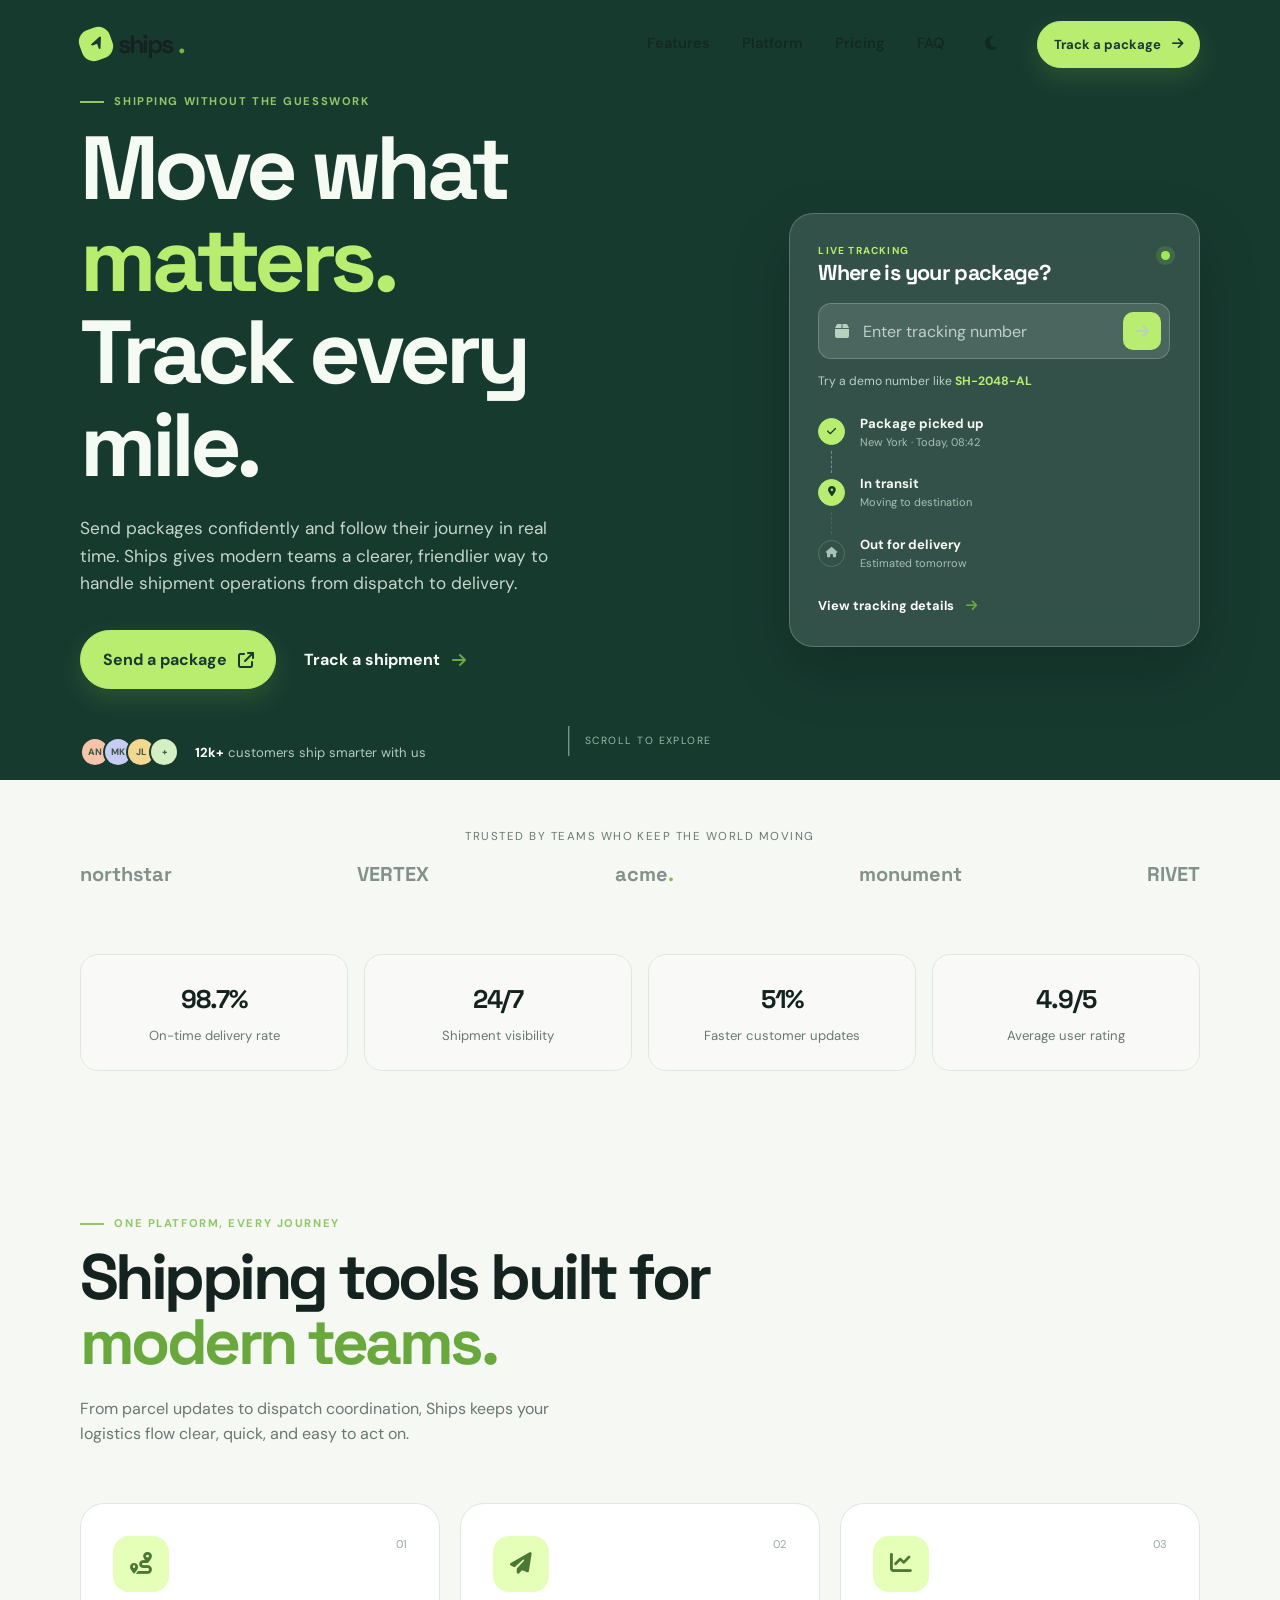
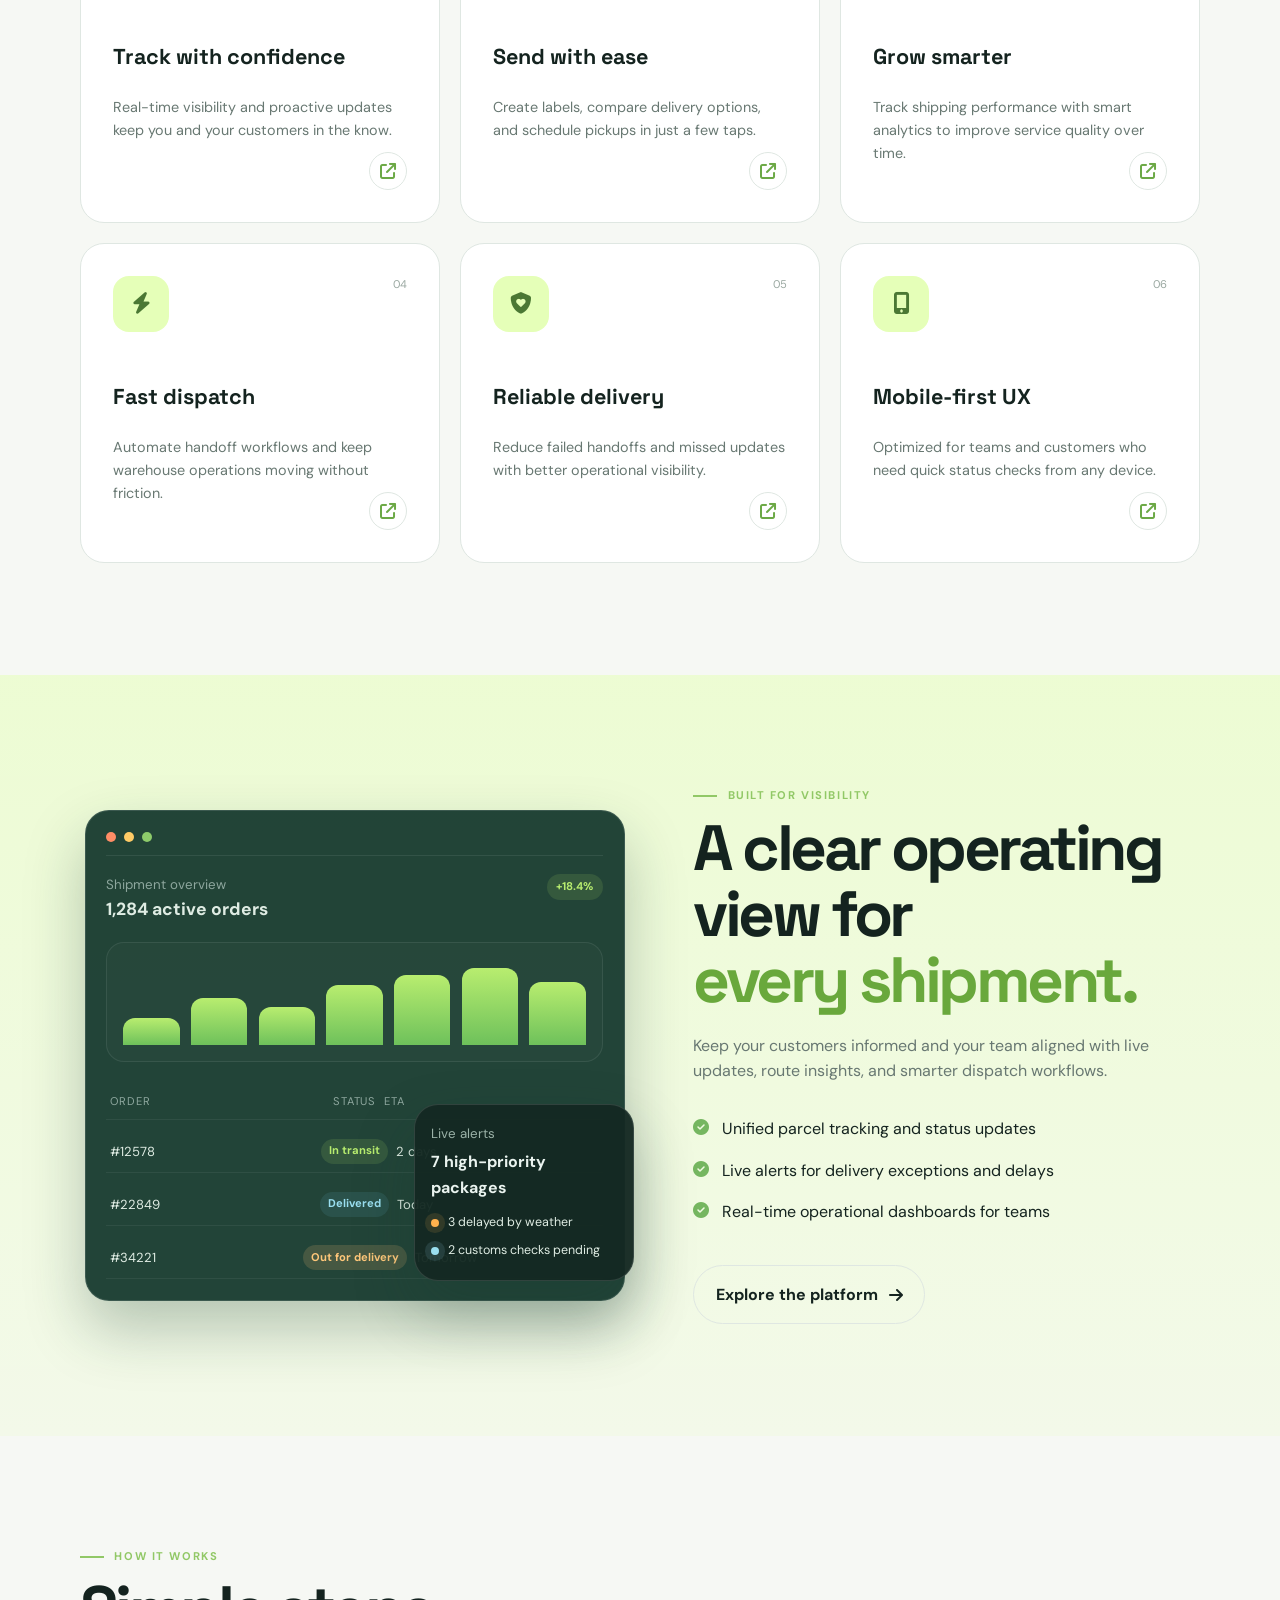
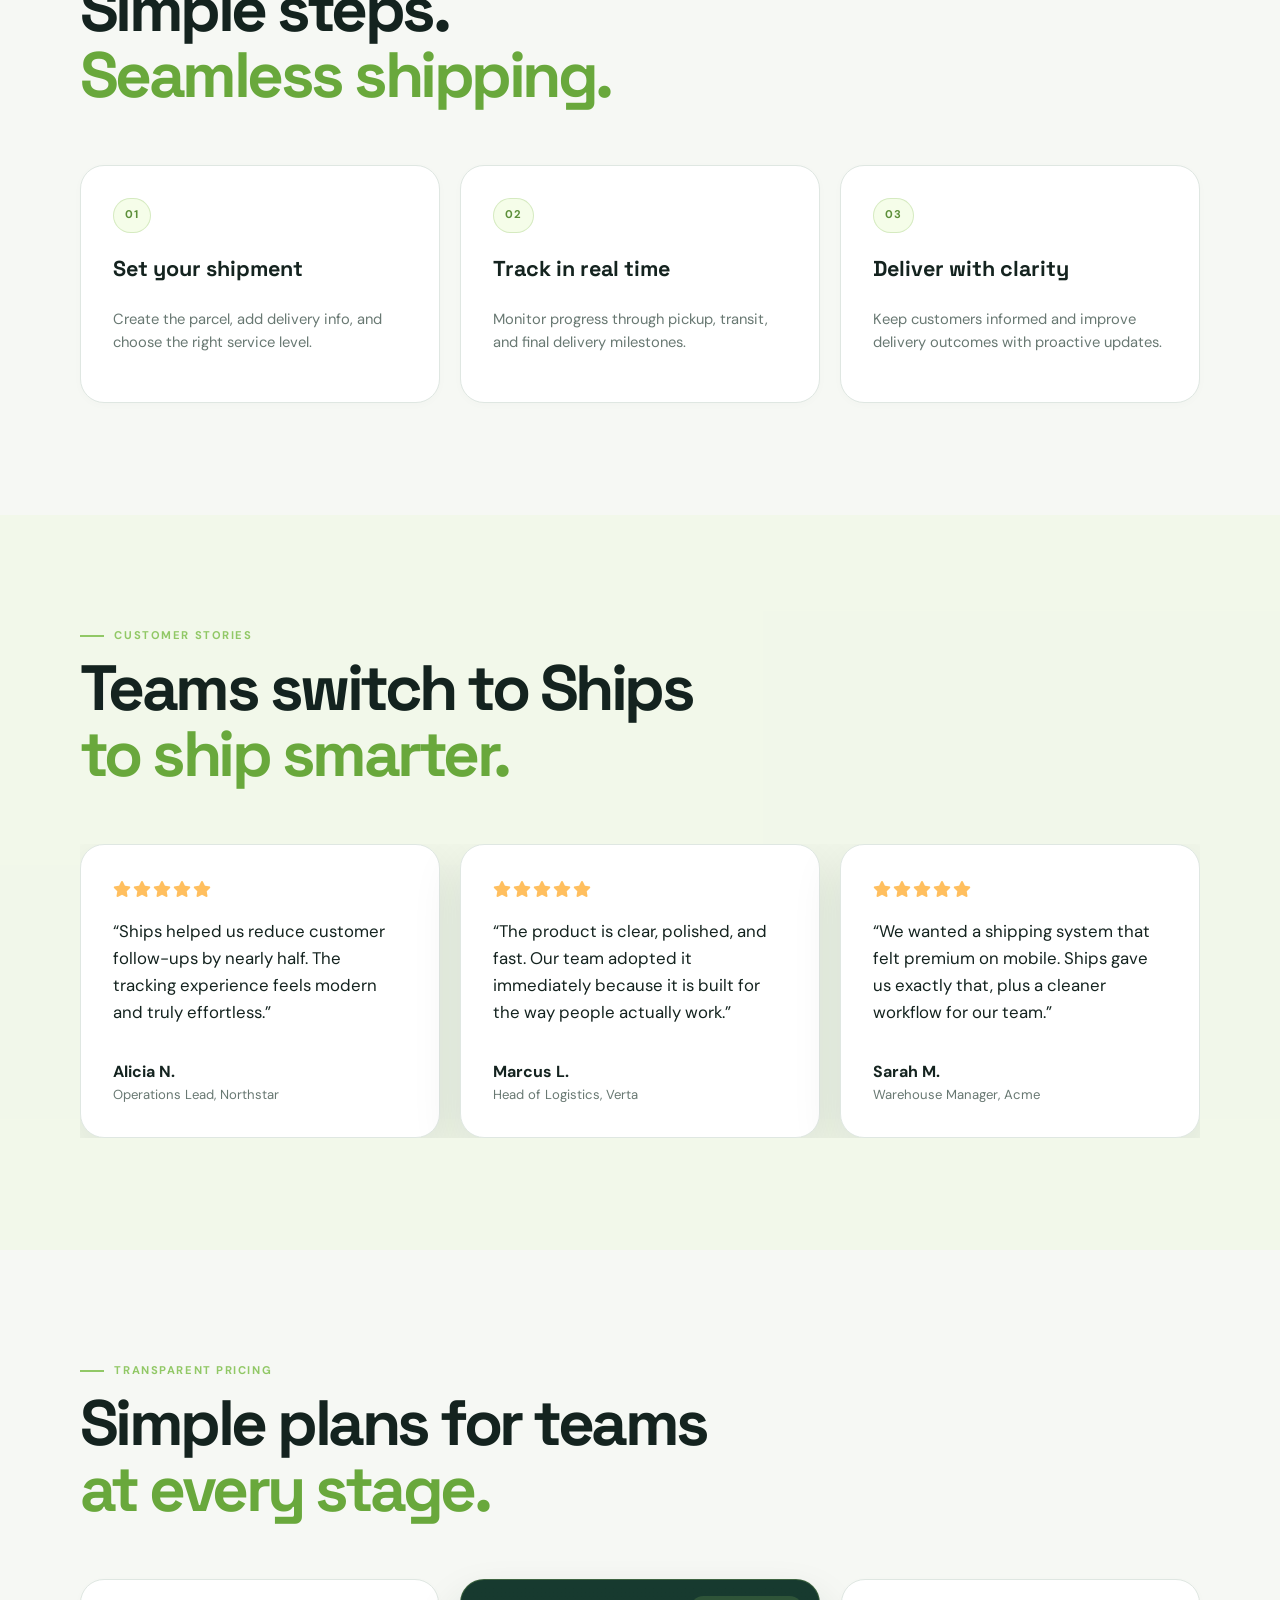
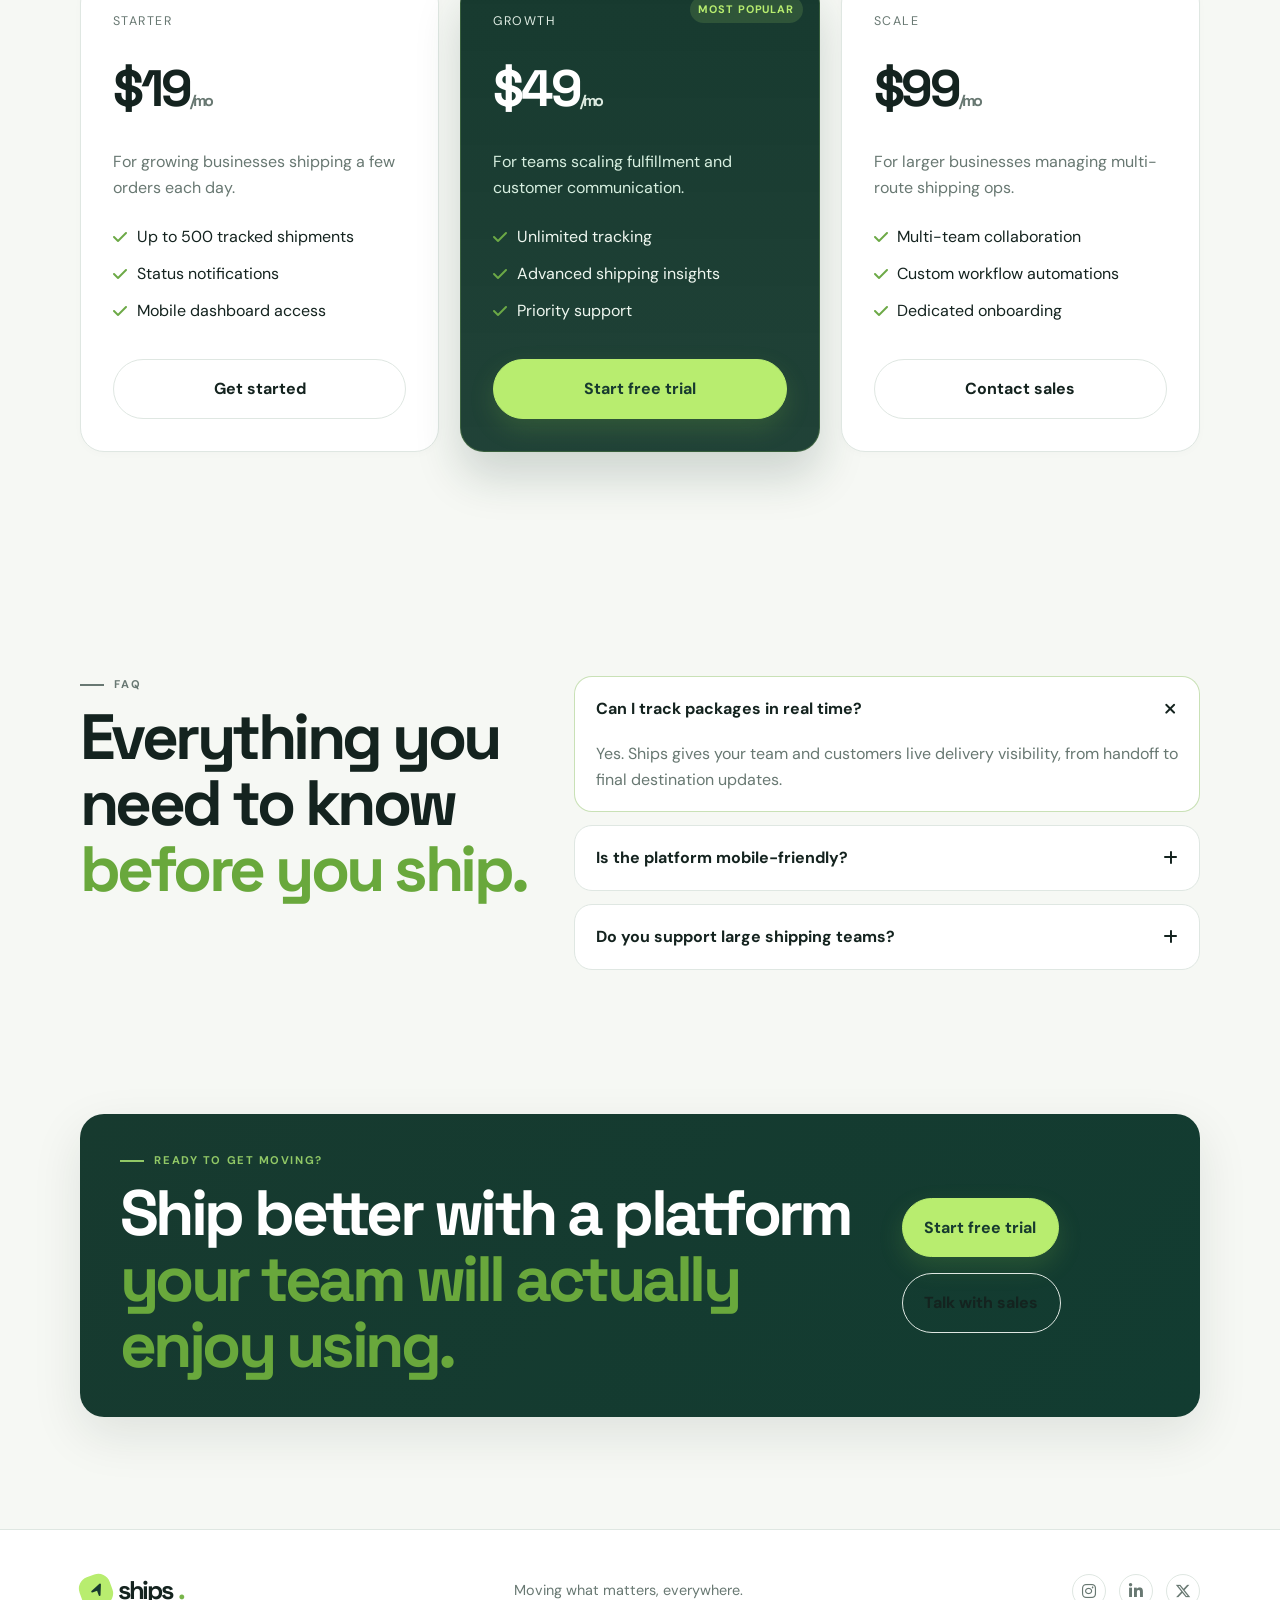
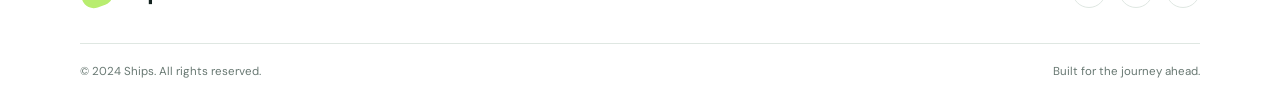
==== index.html @ f0bdb73f "Expand the landing page into a full multi-section SaaS-style homepage for Ships" ====
<!doctype html>
<html lang="en">
<head>
  <meta charset="UTF-8">
  <meta name="viewport" content="width=device-width, initial-scale=1">
  <meta name="description" content="Ships is a mobile-first logistics platform for package tracking, dispatch coordination, and smarter shipping operations.">
  <title>Ships — Modern package tracking & shipping</title>
  <link rel="preconnect" href="https://fonts.googleapis.com">
  <link rel="preconnect" href="https://fonts.gstatic.com" crossorigin>
  <link href="https://fonts.googleapis.com/css2?family=DM+Sans:wght@400;500;600;700&family=Space+Grotesk:wght@500;600;700&display=swap" rel="stylesheet">
  <link rel="stylesheet" href="https://cdnjs.cloudflare.com/ajax/libs/font-awesome/6.5.2/css/all.min.css">
  <link rel="stylesheet" href="https://cdn.jsdelivr.net/npm/swiper@11/swiper-bundle.min.css">
  <link rel="stylesheet" href="styles.css">
</head>
<body>
  <a class="skip-link" href="#main-content">Skip to content</a>

  <header class="site-header" id="top">
    <nav class="nav container" aria-label="Main navigation">
      <a class="brand" href="#top" aria-label="Ships home">
        <span class="brand-mark"><i class="fa-solid fa-location-arrow"></i></span>
        ships<span class="brand-dot">.</span>
      </a>

      <button class="nav-toggle" type="button" aria-expanded="false" aria-controls="site-menu" aria-label="Open menu">
        <i class="fa-solid fa-bars"></i>
      </button>

      <div class="nav-menu" id="site-menu">
        <a href="#features">Features</a>
        <a href="#platform">Platform</a>
        <a href="#pricing">Pricing</a>
        <a href="#faq">FAQ</a>
        <button class="theme-toggle" type="button" aria-label="Switch theme"><i class="fa-solid fa-moon"></i></button>
        <a class="button button-small" href="#tracking">Track a package <i class="fa-solid fa-arrow-right"></i></a>
      </div>
    </nav>
  </header>

  <main id="main-content">
    <section class="hero" aria-labelledby="hero-title">
      <div class="hero-backdrop" aria-hidden="true"></div>

      <div class="container hero-grid">
        <div class="hero-copy reveal">
          <p class="eyebrow"><span></span> Shipping without the guesswork</p>
          <h1 id="hero-title">Move what <em>matters.</em><br>Track every mile.</h1>
          <p class="hero-text">Send packages confidently and follow their journey in real time. Ships gives modern teams a clearer, friendlier way to handle shipment operations from dispatch to delivery.</p>

          <div class="hero-actions">
            <a class="button" href="#pricing">Send a package <i class="fa-solid fa-arrow-up-right-from-square"></i></a>
            <a class="text-link" href="#tracking">Track a shipment <i class="fa-solid fa-arrow-right"></i></a>
          </div>

          <div class="trust-row">
            <div class="avatar-stack" aria-hidden="true">
              <span>AN</span>
              <span>MK</span>
              <span>JL</span>
              <span>+</span>
            </div>
            <p><strong>12k+</strong> customers ship smarter with us</p>
          </div>
        </div>

        <div class="tracking-card glass reveal" id="tracking">
          <div class="card-heading">
            <div>
              <p class="label">Live tracking</p>
              <h2>Where is your package?</h2>
            </div>
            <span class="live-dot" aria-label="Live status"></span>
          </div>

          <form class="tracking-form" id="tracking-form">
            <label class="sr-only" for="tracking-number">Tracking number</label>
            <div class="input-wrap">
              <i class="fa-solid fa-box"></i>
              <input id="tracking-number" name="tracking-number" type="text" placeholder="Enter tracking number" required>
              <button type="submit" aria-label="Search for tracking number"><i class="fa-solid fa-arrow-right"></i></button>
            </div>
          </form>

          <div class="tracking-result" id="tracking-result" role="status" aria-live="polite">
            Try a demo number like <strong>SH-2048-AL</strong>
          </div>

          <div class="route" aria-label="Shipment status timeline">
            <div class="route-point active">
              <span><i class="fa-solid fa-check"></i></span>
              <div>
                <strong>Package picked up</strong>
                <small>New York · Today, 08:42</small>
              </div>
            </div>
            <div class="route-line"></div>
            <div class="route-point active">
              <span><i class="fa-solid fa-location-dot"></i></span>
              <div>
                <strong>In transit</strong>
                <small>Moving to destination</small>
              </div>
            </div>
            <div class="route-line muted"></div>
            <div class="route-point">
              <span><i class="fa-solid fa-house"></i></span>
              <div>
                <strong>Out for delivery</strong>
                <small>Estimated tomorrow</small>
              </div>
            </div>
          </div>

          <a class="card-link" href="#platform">View tracking details <i class="fa-solid fa-arrow-right"></i></a>
        </div>
      </div>

      <div class="scroll-cue" aria-hidden="true"><span></span> Scroll to explore</div>
    </section>

    <section class="logo-strip container reveal" aria-label="Brands we serve">
      <p>Trusted by teams who keep the world moving</p>
      <div class="logos">
        <span>northstar</span>
        <span>VERTEX</span>
        <span>acme<span class="logo-accent">.</span></span>
        <span>monument</span>
        <span>RIVET</span>
      </div>
    </section>

    <section class="stats-section container reveal" aria-label="Company growth statistics">
      <div class="stat-card">
        <span class="stat-value">98.7%</span>
        <span class="stat-label">On-time delivery rate</span>
      </div>
      <div class="stat-card">
        <span class="stat-value">24/7</span>
        <span class="stat-label">Shipment visibility</span>
      </div>
      <div class="stat-card">
        <span class="stat-value">51%</span>
        <span class="stat-label">Faster customer updates</span>
      </div>
      <div class="stat-card">
        <span class="stat-value">4.9/5</span>
        <span class="stat-label">Average user rating</span>
      </div>
    </section>

    <section class="section" id="features" aria-labelledby="features-title">
      <div class="container">
        <div class="section-heading reveal">
          <p class="eyebrow"><span></span> One platform, every journey</p>
          <h2 id="features-title">Shipping tools built for<br><em>modern teams.</em></h2>
          <p>From parcel updates to dispatch coordination, Ships keeps your logistics flow clear, quick, and easy to act on.</p>
        </div>

        <div class="services-grid">
          <article class="service-card reveal">
            <div class="service-icon"><i class="fa-solid fa-route"></i></div>
            <span class="card-number">01</span>
            <h3>Track with confidence</h3>
            <p>Real-time visibility and proactive updates keep you and your customers in the know.</p>
            <a href="#platform" aria-label="Track with confidence"><i class="fa-solid fa-arrow-up-right-from-square"></i></a>
          </article>

          <article class="service-card reveal">
            <div class="service-icon"><i class="fa-solid fa-paper-plane"></i></div>
            <span class="card-number">02</span>
            <h3>Send with ease</h3>
            <p>Create labels, compare delivery options, and schedule pickups in just a few taps.</p>
            <a href="#pricing" aria-label="Send with ease"><i class="fa-solid fa-arrow-up-right-from-square"></i></a>
          </article>

          <article class="service-card reveal">
            <div class="service-icon"><i class="fa-solid fa-chart-line"></i></div>
            <span class="card-number">03</span>
            <h3>Grow smarter</h3>
            <p>Track shipping performance with smart analytics to improve service quality over time.</p>
            <a href="#platform" aria-label="Grow smarter"><i class="fa-solid fa-arrow-up-right-from-square"></i></a>
          </article>

          <article class="service-card reveal">
            <div class="service-icon"><i class="fa-solid fa-bolt"></i></div>
            <span class="card-number">04</span>
            <h3>Fast dispatch</h3>
            <p>Automate handoff workflows and keep warehouse operations moving without friction.</p>
            <a href="#features" aria-label="Fast dispatch"><i class="fa-solid fa-arrow-up-right-from-square"></i></a>
          </article>

          <article class="service-card reveal">
            <div class="service-icon"><i class="fa-solid fa-shield-heart"></i></div>
            <span class="card-number">05</span>
            <h3>Reliable delivery</h3>
            <p>Reduce failed handoffs and missed updates with better operational visibility.</p>
            <a href="#platform" aria-label="Reliable delivery"><i class="fa-solid fa-arrow-up-right-from-square"></i></a>
          </article>

          <article class="service-card reveal">
            <div class="service-icon"><i class="fa-solid fa-mobile-screen-button"></i></div>
            <span class="card-number">06</span>
            <h3>Mobile-first UX</h3>
            <p>Optimized for teams and customers who need quick status checks from any device.</p>
            <a href="#features" aria-label="Mobile-first UX"><i class="fa-solid fa-arrow-up-right-from-square"></i></a>
          </article>
        </div>
      </div>
    </section>

    <section class="section process-section" id="platform" aria-labelledby="platform-title">
      <div class="container platform-grid">
        <div class="platform-visual reveal">
          <div class="dashboard-card main-card">
            <div class="dash-topbar">
              <span class="dot"></span>
              <span class="dot"></span>
              <span class="dot"></span>
            </div>
            <div class="dash-content">
              <div class="dash-header">
                <div>
                  <small>Shipment overview</small>
                  <strong>1,284 active orders</strong>
                </div>
                <span class="mini-pill success">+18.4%</span>
              </div>

              <div class="bar-chart" aria-label="Shipment statistics by day">
                <span style="height:32%"></span>
                <span style="height:55%"></span>
                <span style="height:44%"></span>
                <span style="height:70%"></span>
                <span style="height:82%"></span>
                <span style="height:90%"></span>
                <span style="height:74%"></span>
              </div>

              <div class="order-table">
                <div class="order-row head">
                  <span>Order</span>
                  <span>Status</span>
                  <span>ETA</span>
                </div>
                <div class="order-row">
                  <span>#12578</span>
                  <span class="tag in-transit">In transit</span>
                  <span>2 days</span>
                </div>
                <div class="order-row">
                  <span>#22849</span>
                  <span class="tag delivered">Delivered</span>
                  <span>Today</span>
                </div>
                <div class="order-row">
                  <span>#34221</span>
                  <span class="tag out-for-delivery">Out for delivery</span>
                  <span>Tomorrow</span>
                </div>
              </div>
            </div>
          </div>

          <div class="dashboard-card floating-card">
            <small>Live alerts</small>
            <strong>7 high-priority packages</strong>
            <div class="alert-row"><span class="pulse-dot"></span> 3 delayed by weather</div>
            <div class="alert-row"><span class="pulse-dot alt"></span> 2 customs checks pending</div>
          </div>
        </div>

        <div class="platform-copy reveal">
          <p class="eyebrow"><span></span> Built for visibility</p>
          <h2 id="platform-title">A clear operating view for<br><em>every shipment.</em></h2>
          <p>Keep your customers informed and your team aligned with live updates, route insights, and smarter dispatch workflows.</p>

          <div class="check-list">
            <div><i class="fa-solid fa-circle-check"></i><span>Unified parcel tracking and status updates</span></div>
            <div><i class="fa-solid fa-circle-check"></i><span>Live alerts for delivery exceptions and delays</span></div>
            <div><i class="fa-solid fa-circle-check"></i><span>Real-time operational dashboards for teams</span></div>
          </div>

          <a class="button button-outline" href="#features">Explore the platform <i class="fa-solid fa-arrow-right"></i></a>
        </div>
      </div>
    </section>

    <section class="section" aria-labelledby="workflow-title">
      <div class="container">
        <div class="section-heading reveal">
          <p class="eyebrow"><span></span> How it works</p>
          <h2 id="workflow-title">Simple steps.<br><em>Seamless shipping.</em></h2>
        </div>

        <div class="steps-grid">
          <div class="step-card reveal">
            <span class="step-number">01</span>
            <h3>Set your shipment</h3>
            <p>Create the parcel, add delivery info, and choose the right service level.</p>
          </div>
          <div class="step-card reveal">
            <span class="step-number">02</span>
            <h3>Track in real time</h3>
            <p>Monitor progress through pickup, transit, and final delivery milestones.</p>
          </div>
          <div class="step-card reveal">
            <span class="step-number">03</span>
            <h3>Deliver with clarity</h3>
            <p>Keep customers informed and improve delivery outcomes with proactive updates.</p>
          </div>
        </div>
      </div>
    </section>

    <section class="section testimonial-section" aria-labelledby="testimonials-title">
      <div class="container">
        <div class="section-heading reveal">
          <p class="eyebrow"><span></span> Customer stories</p>
          <h2 id="testimonials-title">Teams switch to Ships<br><em>to ship smarter.</em></h2>
        </div>

        <div class="swiper testimonials-swiper reveal">
          <div class="swiper-wrapper">
            <article class="swiper-slide testimonial-card">
              <div class="rating"><i class="fa-solid fa-star"></i><i class="fa-solid fa-star"></i><i class="fa-solid fa-star"></i><i class="fa-solid fa-star"></i><i class="fa-solid fa-star"></i></div>
              <p>“Ships helped us reduce customer follow-ups by nearly half. The tracking experience feels modern and truly effortless.”</p>
              <div class="person"><strong>Alicia N.</strong><span>Operations Lead, Northstar</span></div>
            </article>

            <article class="swiper-slide testimonial-card">
              <div class="rating"><i class="fa-solid fa-star"></i><i class="fa-solid fa-star"></i><i class="fa-solid fa-star"></i><i class="fa-solid fa-star"></i><i class="fa-solid fa-star"></i></div>
              <p>“The product is clear, polished, and fast. Our team adopted it immediately because it is built for the way people actually work.”</p>
              <div class="person"><strong>Marcus L.</strong><span>Head of Logistics, Verta</span></div>
            </article>

            <article class="swiper-slide testimonial-card">
              <div class="rating"><i class="fa-solid fa-star"></i><i class="fa-solid fa-star"></i><i class="fa-solid fa-star"></i><i class="fa-solid fa-star"></i><i class="fa-solid fa-star"></i></div>
              <p>“We wanted a shipping system that felt premium on mobile. Ships gave us exactly that, plus a cleaner workflow for our team.”</p>
              <div class="person"><strong>Sarah M.</strong><span>Warehouse Manager, Acme</span></div>
            </article>
          </div>
          <div class="swiper-pagination"></div>
        </div>
      </div>
    </section>

    <section class="section quote-section" id="pricing" aria-labelledby="quote-title">
      <div class="container">
        <div class="section-heading reveal">
          <p class="eyebrow"><span></span> Transparent pricing</p>
          <h2 id="quote-title">Simple plans for teams<br><em>at every stage.</em></h2>
        </div>

        <div class="pricing-grid">
          <article class="pricing-card reveal">
            <span class="plan-name">Starter</span>
            <h3>$19<span>/mo</span></h3>
            <p>For growing businesses shipping a few orders each day.</p>
            <ul>
              <li><i class="fa-solid fa-check"></i> Up to 500 tracked shipments</li>
              <li><i class="fa-solid fa-check"></i> Status notifications</li>
              <li><i class="fa-solid fa-check"></i> Mobile dashboard access</li>
            </ul>
            <a class="button button-outline" href="#tracking">Get started</a>
          </article>

          <article class="pricing-card featured reveal">
            <span class="plan-badge">Most popular</span>
            <span class="plan-name">Growth</span>
            <h3>$49<span>/mo</span></h3>
            <p>For teams scaling fulfillment and customer communication.</p>
            <ul>
              <li><i class="fa-solid fa-check"></i> Unlimited tracking</li>
              <li><i class="fa-solid fa-check"></i> Advanced shipping insights</li>
              <li><i class="fa-solid fa-check"></i> Priority support</li>
            </ul>
            <a class="button" href="#tracking">Start free trial</a>
          </article>

          <article class="pricing-card reveal">
            <span class="plan-name">Scale</span>
            <h3>$99<span>/mo</span></h3>
            <p>For larger businesses managing multi-route shipping ops.</p>
            <ul>
              <li><i class="fa-solid fa-check"></i> Multi-team collaboration</li>
              <li><i class="fa-solid fa-check"></i> Custom workflow automations</li>
              <li><i class="fa-solid fa-check"></i> Dedicated onboarding</li>
            </ul>
            <a class="button button-outline" href="#tracking">Contact sales</a>
          </article>
        </div>
      </div>
    </section>

    <section class="section faq-section" id="faq" aria-labelledby="faq-title">
      <div class="container faq-grid">
        <div class="faq-copy reveal">
          <p class="eyebrow"><span></span> FAQ</p>
          <h2 id="faq-title">Everything you need to know<br><em>before you ship.</em></h2>
        </div>

        <div class="faq-list reveal">
          <div class="faq-item active">
            <button class="faq-question" type="button" aria-expanded="true">
              Can I track packages in real time?
              <i class="fa-solid fa-plus"></i>
            </button>
            <div class="faq-answer">
              <p>Yes. Ships gives your team and customers live delivery visibility, from handoff to final destination updates.</p>
            </div>
          </div>

          <div class="faq-item">
            <button class="faq-question" type="button" aria-expanded="false">
              Is the platform mobile-friendly?
              <i class="fa-solid fa-plus"></i>
            </button>
            <div class="faq-answer">
              <p>Absolutely. The user experience is designed specifically for mobile devices and small screens, with quick status checks and minimal friction.</p>
            </div>
          </div>

          <div class="faq-item">
            <button class="faq-question" type="button" aria-expanded="false">
              Do you support large shipping teams?
              <i class="fa-solid fa-plus"></i>
            </button>
            <div class="faq-answer">
              <p>Yes. Our platform scales for growing operations, with dashboards, alerts, and collaboration features built for larger teams.</p>
            </div>
          </div>
        </div>
      </div>
    </section>

    <section class="section cta-section">
      <div class="container cta-box reveal">
        <div>
          <p class="eyebrow"><span></span> Ready to get moving?</p>
          <h2>Ship better with a platform<br><em>your team will actually enjoy using.</em></h2>
        </div>
        <div class="cta-actions">
          <a class="button" href="#pricing">Start free trial</a>
          <a class="button button-outline" href="#faq">Talk with sales</a>
        </div>
      </div>
    </section>
  </main>

  <footer class="footer">
    <div class="container footer-grid">
      <a class="brand" href="#top" aria-label="Ships home">
        <span class="brand-mark"><i class="fa-solid fa-location-arrow"></i></span>
        ships<span class="brand-dot">.</span>
      </a>
      <p>Moving what matters, everywhere.</p>
      <div class="socials">
        <a href="#top" aria-label="Instagram"><i class="fa-brands fa-instagram"></i></a>
        <a href="#top" aria-label="LinkedIn"><i class="fa-brands fa-linkedin-in"></i></a>
        <a href="#top" aria-label="X"><i class="fa-brands fa-x-twitter"></i></a>
      </div>
    </div>

    <div class="container footer-bottom">
      <span>© 2024 Ships. All rights reserved.</span>
      <span>Built for the journey ahead.</span>
    </div>
  </footer>

  <script src="https://cdn.jsdelivr.net/npm/swiper@11/swiper-bundle.min.js"></script>
  <script src="script.js"></script>
</body>
</html>
---- styles.css ----
:root {
  --ink: #14231f;
  --muted: #687872;
  --paper: #f6f8f4;
  --surface: #ffffff;
  --line: #dfe7e2;
  --green: #b8ed6f;
  --deep-green: #173a2f;
  --deep-green-2: #0f251f;
  --accent: #e5ffb8;
  --shadow: 0 18px 50px rgba(20, 35, 31, 0.1);
  --radius: 24px;
}

[data-theme="dark"] {
  --ink: #eef5ed;
  --muted: #aabbb2;
  --paper: #0e1815;
  --surface: #122720;
  --line: #2f4a42;
  --deep-green: #0a1714;
  --deep-green-2: #101d1a;
  --accent: #1d352f;
  --shadow: 0 18px 50px rgba(0, 0, 0, 0.25);
}

* { box-sizing: border-box; }
html { scroll-behavior: smooth; }
body {
  margin: 0;
  color: var(--ink);
  background: var(--paper);
  font-family: "DM Sans", sans-serif;
  line-height: 1.6;
  transition: background .3s ease, color .3s ease;
}

h1, h2, h3, .brand { font-family: "Space Grotesk", sans-serif; }
h1, h2, h3, p { margin-top: 0; }
h1, h2 { line-height: 1.03; letter-spacing: -.055em; }
h1 { font-size: clamp(3.5rem, 7vw, 6.5rem); margin-bottom: 1.5rem; }
h2 { font-size: clamp(2.8rem, 5vw, 5rem); }
h3 { font-size: 1.35rem; }
em { color: #69a83c; font-style: normal; }
[data-theme="dark"] em { color: var(--green); }
a { color: inherit; text-decoration: none; }
button, input, select { font: inherit; }
button { cursor: pointer; }

.container { width: min(1120px, calc(100% - 40px)); margin-inline: auto; }
.sr-only {
  position: absolute; width: 1px; height: 1px; margin: -1px; padding: 0; overflow: hidden;
  clip: rect(0, 0, 0, 0); white-space: nowrap; border: 0;
}

.skip-link {
  position: absolute; left: 1rem; top: -100px; z-index: 50;
  padding: .75rem 1rem; border-radius: 999px; background: var(--green); color: var(--ink); font-weight: 700;
}
.skip-link:focus { top: 1rem; }

.site-header { position: absolute; inset: 0 0 auto; z-index: 11; }
.nav {
  display: flex; align-items: center; justify-content: space-between; min-height: 88px;
}
.brand {
  display: inline-flex; align-items: center; gap: .35rem; font-size: 1.6rem; font-weight: 700; letter-spacing: -.08em;
}
.brand-mark {
  display: grid; place-items: center; width: 32px; height: 32px; border-radius: 12px; background: var(--green); color: var(--deep-green); font-size: .9rem; transform: rotate(-20deg);
}
.brand-dot { color: #78b54a; }

.nav-menu {
  display: flex; align-items: center; gap: 2rem;
  font-size: .92rem; font-weight: 600;
}
.nav-menu a:not(.button), .theme-toggle {
  opacity: .75; transition: opacity .2s ease, transform .2s ease;
}
.nav-menu a:hover, .theme-toggle:hover { opacity: 1; transform: translateY(-2px); }
.theme-toggle {
  border: 0; background: transparent; color: inherit; padding: .5rem; font-size: 1rem;
}
.nav-toggle { display: none; border: 0; background: transparent; color: inherit; font-size: 1.3rem; }

.button {
  display: inline-flex; align-items: center; justify-content: center; gap: .7rem; padding: 1rem 1.35rem; border: 1px solid var(--green); border-radius: 999px; background: var(--green); color: var(--deep-green); font-weight: 700; box-shadow: 0 10px 25px rgba(125, 183, 67, 0.2); transition: transform .25s ease, box-shadow .25s ease, background .25s ease;
}
.button:hover {
  transform: translateY(-3px);
  box-shadow: 0 15px 26px rgba(125, 183, 67, 0.28);
}
.button-small { padding: .75rem 1rem; font-size: .82rem; }
.button-outline {
  border-color: var(--line); background: transparent; color: var(--ink); box-shadow: none;
}
.button-outline:hover { background: rgba(255,255,255,0.04); }

.text-link, .card-link {
  display: inline-flex; align-items: center; gap: .7rem; font-weight: 700;
}
.text-link i, .card-link i { color: #6ca946; transition: transform .2s ease; }
.text-link:hover i, .card-link:hover i { transform: translateX(4px); }

.hero {
  position: relative; display: flex; align-items: center; min-height: 780px; overflow: hidden; background: var(--deep-green); color: #f5faf3;
}
.hero-backdrop {
  position: absolute; inset: 0; opacity: .45; background: linear-gradient(90deg, rgba(23, 58, 47, 0.98) 18%, rgba(23, 58, 47, 0.63)), url('https://images.unsplash.com/photo-1494412651409-8963ce7935a7?auto=format&fit=crop&w=2400&q=85') center/cover no-repeat; transform: scale(1.04);
  animation: slow-pan 18s ease-in-out infinite alternate;
}
.hero-grid {
  position: relative; z-index: 1; display: grid; grid-template-columns: 1.1fr .72fr; align-items: center; gap: 5rem; padding-top: 5rem;
}
.eyebrow {
  display: flex; align-items: center; gap: .65rem; color: #91c866; text-transform: uppercase; letter-spacing: .14em; font-size: .7rem; font-weight: 700;
}
.eyebrow span { display: inline-block; width: 24px; height: 2px; background: currentColor; }
.hero h1 em { color: var(--green); }
.hero-text { max-width: 500px; color: #c6d6cc; font-size: 1.08rem; }
.hero-actions {
  display: flex; align-items: center; gap: 1.75rem; margin: 2rem 0 3rem;
}
.trust-row {
  display: flex; align-items: center; gap: 1rem; color: #b5c9be; font-size: .82rem;
}
.trust-row p { margin: 0; }
.trust-row strong { color: #fff; }
.avatar-stack { display: flex; }
.avatar-stack span {
  display: grid; place-items: center; width: 30px; height: 30px; margin-left: -7px; border: 2px solid var(--deep-green); border-radius: 50%; background: #d4efc3; color: #375541; font-size: .58rem; font-weight: 700;
}
.avatar-stack span:first-child { margin-left: 0; background: #f5c4aa; }
.avatar-stack span:nth-child(2) { background: #c6ccf3; }
.avatar-stack span:nth-child(3) { background: #f3d891; }

.glass {
  border: 1px solid rgba(255, 255, 255, 0.2); background: rgba(255,255,255,0.12); backdrop-filter: blur(20px); -webkit-backdrop-filter: blur(20px); box-shadow: 0 24px 60px rgba(0,0,0,0.2);
}
.tracking-card {
  padding: 1.8rem; border-radius: var(--radius);
}
.card-heading { display: flex; justify-content: space-between; align-items: flex-start; }
.card-heading h2 {
  margin: .2rem 0 1.2rem; color: #fff; font-size: 1.35rem; letter-spacing: -.03em;
}
.label {
  margin: 0; color: var(--green); text-transform: uppercase; letter-spacing: .12em; font-size: .63rem; font-weight: 700;
}
.live-dot {
  width: 9px; height: 9px; margin-top: 8px; border-radius: 50%; background: #9dea58; box-shadow: 0 0 0 5px rgba(157,234,88,.15); animation: pulse 2s infinite;
}
.input-wrap {
  display: flex; align-items: center; gap: .7rem; padding: .5rem .5rem .5rem 1rem; border: 1px solid rgba(255,255,255,.2); border-radius: 13px; background: rgba(255,255,255,.12);
}
.input-wrap i { color: #b8d2bd; }
.input-wrap input {
  min-width: 0; flex: 1; border: 0; outline: 0; background: transparent; color: #fff; font-size: 1rem;
}
.input-wrap input::placeholder { color: #bfd0c6; }
.input-wrap button {
  display: grid; place-items: center; width: 38px; height: 38px; border: 0; border-radius: 10px; background: var(--green); color: var(--deep-green);
}
.tracking-result { min-height: 34px; padding-top: .8rem; color: #bcd0c3; font-size: .76rem; }
.tracking-result strong { color: var(--green); }
.route { margin: 1.2rem 0; }
.route-point {
  display: flex; align-items: center; gap: .9rem; color: #a9c1b4;
}
.route-point span {
  display: grid; place-items: center; width: 27px; height: 27px; border: 1px solid #527464; border-radius: 50%; font-size: .65rem;
}
.route-point.active span {
  border-color: var(--green); background: var(--green); color: var(--deep-green);
}
.route-point strong, .route-point small { display: block; }
.route-point strong { color: #f5faf3; font-size: .82rem; }
.route-point small { font-size: .69rem; }
.route-line {
  height: 22px; margin-left: 13px; border-left: 1px dashed #709281;
}
.route-line.muted { border-color: #486558; }
.card-link { color: #fff; font-size: .8rem; }
.scroll-cue {
  position: absolute; bottom: 1.5rem; left: 50%; color: #9fb8aa; font-size: .65rem; text-transform: uppercase; letter-spacing: .14em; transform: translateX(-50%);
}
.scroll-cue span {
  display: inline-block; width: 1px; height: 30px; margin-right: .7rem; vertical-align: middle; background: #9fb8aa;
}

.logo-strip { padding: 3rem 0 2rem; }
.logo-strip p {
  color: var(--muted); text-align: center; font-size: .72rem; text-transform: uppercase; letter-spacing: .13em;
}
.logos {
  display: flex; align-items: center; justify-content: space-between; gap: 2rem; color: #82918b; font-family: "Space Grotesk", sans-serif; font-size: 1.25rem; font-weight: 700;
}
.logos span { transition: color .25s ease, transform .25s ease; }
.logos span:hover { color: var(--ink); transform: translateY(-3px); }
.logo-accent { color: #85bd55; }

.stats-section {
  display: grid; grid-template-columns: repeat(4, 1fr); gap: 1rem; padding-top: 2rem; padding-bottom: 2rem;
}
.stat-card {
  display: flex; flex-direction: column; gap: .35rem; padding: 1.5rem 1.25rem; border: 1px solid var(--line); border-radius: 18px; background: rgba(255,255,255,0.3); text-align: center;
}
.stat-value {
  font-family: "Space Grotesk", sans-serif; font-size: clamp(1.6rem, 2vw, 3rem); font-weight: 700; letter-spacing: -.04em;
}
.stat-label { color: var(--muted); font-size: .82rem; }

.section { padding: 7rem 0; }
.section-heading { max-width: 650px; margin-bottom: 3.5rem; }
.section-heading h2, .platform-copy h2, .faq-copy h2, .cta-box h2 { margin: .5rem 0 1.2rem; }
.section-heading > p:last-child, .platform-copy > p:last-of-type, .faq-copy > p:last-of-type { color: var(--muted); max-width: 500px; }

.services-grid {
  display: grid; grid-template-columns: repeat(3, minmax(0, 1fr)); gap: 1.25rem;
}
.service-card {
  position: relative; min-height: 320px; padding: 2rem; border: 1px solid var(--line); border-radius: var(--radius); background: var(--surface); overflow: hidden; transition: transform .35s ease, box-shadow .35s ease, border-color .35s ease;
}
.service-card:hover {
  transform: translateY(-10px); border-color: #a7d77b; box-shadow: var(--shadow);
}
.service-card.featured { background: var(--deep-green); color: #fff; }
.service-icon {
  display: grid; place-items: center; width: 56px; height: 56px; margin-bottom: 3rem; border-radius: 16px; background: var(--accent); color: #4b7834; font-size: 1.35rem; transition: transform .35s ease, border-radius .35s ease;
}
.service-card:hover .service-icon { transform: rotate(-8deg) scale(1.12); border-radius: 50%; }
.card-number {
  position: absolute; top: 2rem; right: 2rem; color: #9aa8a1; font-size: .7rem;
}
.service-card p { color: var(--muted); font-size: .9rem; }
.service-card > a {
  position: absolute; right: 2rem; bottom: 2rem; display: grid; place-items: center; width: 38px; height: 38px; border: 1px solid var(--line); border-radius: 50%; color: #6ca946;
}
.service-card.featured p { color: #b6c9bd; }
.service-card.featured > a { border-color: #527260; color: var(--green); }

.process-section {
  background: linear-gradient(180deg, rgba(229,255,184,0.55), rgba(229,255,184,0.18));
}
.platform-grid {
  display: grid; grid-template-columns: 1.04fr .96fr; gap: 4rem; align-items: center;
}
.platform-visual {
  position: relative; min-height: 480px; display: flex; align-items: center; justify-content: center;
}
.dashboard-card {
  border: 1px solid rgba(255,255,255,0.12); border-radius: 24px; background: rgba(23,58,47,0.95); color: #ebf2ed; box-shadow: 0 28px 60px rgba(23,58,47,0.28);
}
.main-card {
  width: min(100%, 540px); padding: 1.3rem; position: relative; z-index: 1;
}
.dash-topbar {
  display: flex; gap: .5rem; padding-bottom: .8rem; border-bottom: 1px solid rgba(255,255,255,0.08);
}
.dot {
  width: 10px; height: 10px; border-radius: 50%; background: rgba(255,255,255,0.4);
}
.dot:first-child { background: #ff8d66; }
.dot:nth-child(2) { background: #ffcb66; }
.dot:nth-child(3) { background: #8ecb6b; }
.dash-content { padding-top: 1.1rem; }
.dash-header {
  display: flex; align-items: start; justify-content: space-between; margin-bottom: 1.2rem; color: #dfece3;
}
.dash-header small { display: block; color: #8ea79e; }
.dash-header strong { display: block; font-size: 1.1rem; }
.mini-pill {
  display: inline-flex; align-items: center; border-radius: 999px; padding: .28rem .6rem; font-size: .7rem; font-weight: 700;
}
.mini-pill.success { background: rgba(184,237,111,0.12); color: var(--green); }
.bar-chart {
  display: grid; grid-template-columns: repeat(7, minmax(0, 1fr)); gap: .7rem; height: 120px; align-items: end; margin-bottom: 1.4rem; padding: 1rem; border: 1px solid rgba(255,255,255,0.08); border-radius: 18px; background: rgba(255,255,255,0.02);
}
.bar-chart span {
  display: block; border-radius: 12px 12px 0 0; background: linear-gradient(180deg, #b8ed6f, #6ec15b);
}
.order-table { display: grid; gap: .7rem; }
.order-row {
  display: grid; grid-template-columns: 1fr auto 1fr; align-items: center; gap: .5rem; font-size: .82rem; color: #dfece3; padding: .5rem .25rem; border-bottom: 1px solid rgba(255,255,255,0.06);
}
.order-row.head { color: #8ea79e; font-size: .7rem; text-transform: uppercase; letter-spacing: .08em; }
.tag {
  display: inline-flex; align-items: center; justify-content: center; border-radius: 999px; padding: .22rem .5rem; font-size: .7rem; font-weight: 700;
}
.tag.in-transit { background: rgba(184,237,111,.12); color: var(--green); }
.tag.delivered { background: rgba(94,167,191,.14); color: #9adff0; }
.tag.out-for-delivery { background: rgba(255,193,121,.16); color: #ffc77a; }
.floating-card {
  position: absolute; right: -5px; bottom: 20px; z-index: 2; width: 220px; padding: 1.15rem 1rem; background: rgba(20,41,35,0.96); color: #eaf3ef;
}
.floating-card small { display: block; color: #9bb2a8; }
.floating-card strong { display: block; margin: .3rem 0 .8rem; font-size: 1rem; }
.alert-row {
  display: flex; align-items: center; gap: .55rem; font-size: .78rem; color: #dfece3; margin-top: .5rem;
}
.pulse-dot {
  display: inline-block; width: 8px; height: 8px; border-radius: 50%; background: #ffb14d; box-shadow: 0 0 0 6px rgba(255,177,77,0.12);
}
.pulse-dot.alt { background: #9adff0; box-shadow: 0 0 0 6px rgba(154,223,240,0.12); }
.check-list { display: grid; gap: 1rem; margin: 2rem 0 2.5rem; }
.check-list div { display: flex; align-items: flex-start; gap: .8rem; }
.check-list i { color: #75b660; margin-top: .2rem; }

.steps-grid {
  display: grid; grid-template-columns: repeat(3, minmax(0, 1fr)); gap: 1.25rem;
}
.step-card {
  padding: 2rem; border: 1px solid var(--line); border-radius: var(--radius); background: var(--surface); box-shadow: 0 2px 10px rgba(0,0,0,0.02);
}
.step-number {
  display: inline-block; margin-bottom: 1.2rem; padding: .45rem .7rem; border: 1px solid rgba(120,181,74,0.25); border-radius: 999px; background: rgba(184,237,111,0.15); color: #5c8f39; font-size: .7rem; font-weight: 700; letter-spacing: .08em;
}
.step-card p { color: var(--muted); font-size: .92rem; }

.testimonial-section { background: rgba(184,237,111,0.08); }
.testimonials-swiper { overflow: hidden; }
.testimonial-card {
  display: flex; flex-direction: column; gap: 1rem; padding: 2rem; border: 1px solid var(--line); border-radius: var(--radius); background: var(--surface); box-shadow: var(--shadow);
}
.rating { color: #ffbf5f; letter-spacing: .12em; }
.testimonial-card p { font-size: 1.05rem; color: var(--ink); }
.person { display: flex; flex-direction: column; }
.person strong { font-size: 1rem; }
.person span { color: var(--muted); font-size: .82rem; }
.swiper-pagination { position: relative; margin-top: 1.25rem; }
.swiper-pagination-bullet { background: rgba(23,58,47,0.2); opacity: 1; }
.swiper-pagination-bullet-active { background: #6ca946; }

.pricing-grid{
  display: grid; grid-template-columns: repeat(3, minmax(0,1fr)); gap: 1.3rem; align-items: stretch;
}
.pricing-card {
  position: relative; display: flex; flex-direction: column; gap: 1rem; padding: 2rem; border: 1px solid var(--line); border-radius: var(--radius); background: var(--surface); box-shadow: 0 2px 8px rgba(0,0,0,0.02);
}
.pricing-card.featured {
  background: linear-gradient(180deg, rgba(23,58,47,1), rgba(23,58,47,0.96)); color: #fff; border-color: rgba(184,237,111,0.2); box-shadow: 0 25px 45px rgba(23,58,47,0.18);
}
.plan-badge { position: absolute; top: 1rem; right: 1rem; padding: .3rem .55rem; border-radius: 999px; background: rgba(184,237,111,0.14); color: var(--green); font-size: .68rem; font-weight: 700; letter-spacing: .08em; text-transform: uppercase; }
.plan-name { font-size: .78rem; color: var(--muted); text-transform: uppercase; letter-spacing: .12em; }
.pricing-card.featured .plan-name { color: #dfece3; }
.pricing-card h3 {
  font-size: clamp(2.2rem, 4vw, 3.25rem); letter-spacing: -.06em; margin-bottom: .2rem;
}
.pricing-card h3 span { font-size: 1rem; color: var(--muted); }
.pricing-card.featured h3 span { color: #dceae0; }
.pricing-card p { color: var(--muted); margin-bottom: .5rem; }
.pricing-card.featured p { color: #d7efe0; }
.pricing-card ul {
  list-style: none; padding: 0; margin: 0 0 1.25rem; display: grid; gap: .7rem; color: var(--ink);
}
.pricing-card.featured ul { color: #eff7f0; }
.pricing-card li { display: flex; align-items: center; gap: .6rem; }
.pricing-card li i { color: #6ca946; }
.pricing-card .button { margin-top: auto; }

.faq-grid {
  display: grid; grid-template-columns: .85fr 1.15fr; gap: 2rem; align-items: start;
}
.faq-list { display: grid; gap: .8rem; }
.faq-item {
  border: 1px solid var(--line); border-radius: 18px; background: var(--surface); overflow: hidden;
}
.faq-item.active { border-color: rgba(120,181,74,0.4); }
.faq-question {
  width: 100%; display: flex; align-items: center; justify-content: space-between; gap: 1rem; border: 0; background: transparent; color: var(--ink); padding: 1.2rem 1.3rem; font-weight: 700; text-align: left;
}
.faq-question i { transition: transform .2s ease; }
.faq-item.active .faq-question i { transform: rotate(45deg); }
.faq-answer {
  max-height: 0; overflow: hidden; transition: max-height .25s ease;
}
.faq-answer p {
  padding: 0 1.3rem 1.2rem; margin: 0; color: var(--muted);
}

.cta-section { padding-top: 2rem; }
.cta-box {
  display: flex; align-items: center; justify-content: space-between; gap: 2rem; padding: 2.4rem 2.5rem; border-radius: var(--radius); background: linear-gradient(135deg, var(--deep-green), #123c31); color: #fff; box-shadow: var(--shadow);
}
.cta-box h2 { margin: 0.5rem 0 0; }
.cta-actions {
  display: flex; align-items: center; gap: 1rem; flex-wrap: wrap;
}

.footer { padding: 2.5rem 0 1.5rem; background: var(--surface); border-top: 1px solid var(--line); }
.footer-grid, .footer-bottom {
  display: flex; align-items: center; justify-content: space-between; gap: 1rem;
}
.footer-grid > p { margin: 0; color: var(--muted); font-size: .9rem; }
.socials { display: flex; gap: .8rem; }
.socials a {
  display: grid; place-items: center; width: 34px; height: 34px; border: 1px solid var(--line); border-radius: 50%; color: var(--muted);
}
.footer-bottom {
  margin-top: 2rem; padding-top: 1.2rem; border-top: 1px solid var(--line); color: var(--muted); font-size: .72rem;
}

.reveal { opacity: 0; transform: translateY(22px); transition: opacity .7s ease, transform .7s ease; }
.reveal.is-visible { opacity: 1; transform: none; }
@keyframes pulse { 50% { box-shadow: 0 0 0 9px rgba(157,234,88,0); } }
@keyframes slow-pan { to { transform: scale(1.08) translateX(-1%); } }

@media (prefers-reduced-motion: reduce) {
  *, *::before, *::after {
    animation-duration: .01ms !important; animation-iteration-count: 1 !important; transition-duration: .01ms !important; scroll-behavior: auto !important;
  }
  .reveal { opacity: 1; transform: none; }
}

@media (max-width: 920px) {
  .nav-toggle { display: block; }
  .nav-menu {
    position: absolute; top: 76px; right: 20px; left: 20px; display: none; flex-direction: column; align-items: stretch; gap: 1rem; background: var(--surface); border: 1px solid var(--line); border-radius: 18px; padding: 1.15rem; box-shadow: var(--shadow);
  }
  .nav-menu.open { display: flex; }
  .nav-menu .button { text-align: center; }
  .hero { min-height: 880px; }
  .hero-grid, .platform-grid, .faq-grid, .cta-box { grid-template-columns: 1fr; gap: 3rem; }
  .hero-grid { padding-top: 7rem; }
  .stats-section, .services-grid, .steps-grid, .pricing-grid { grid-template-columns: 1fr 1fr; }
  .logo-strip .logos { flex-wrap: wrap; justify-content: center; }
  .cta-box { display: grid; }
}

@media (max-width: 640px) {
  .container { width: min(100% - 28px, 1120px); }
  h1 { font-size: 3.4rem; }
  .hero-actions { flex-direction: column; align-items: flex-start; gap: 1rem; }
  .stats-section, .services-grid, .steps-grid, .pricing-grid { grid-template-columns: 1fr; }
  .footer-grid, .footer-bottom, .cta-actions { flex-direction: column; align-items: flex-start; }
  .cta-box { padding: 2rem 1.5rem; }
  .platform-visual { min-height: 420px; }
}
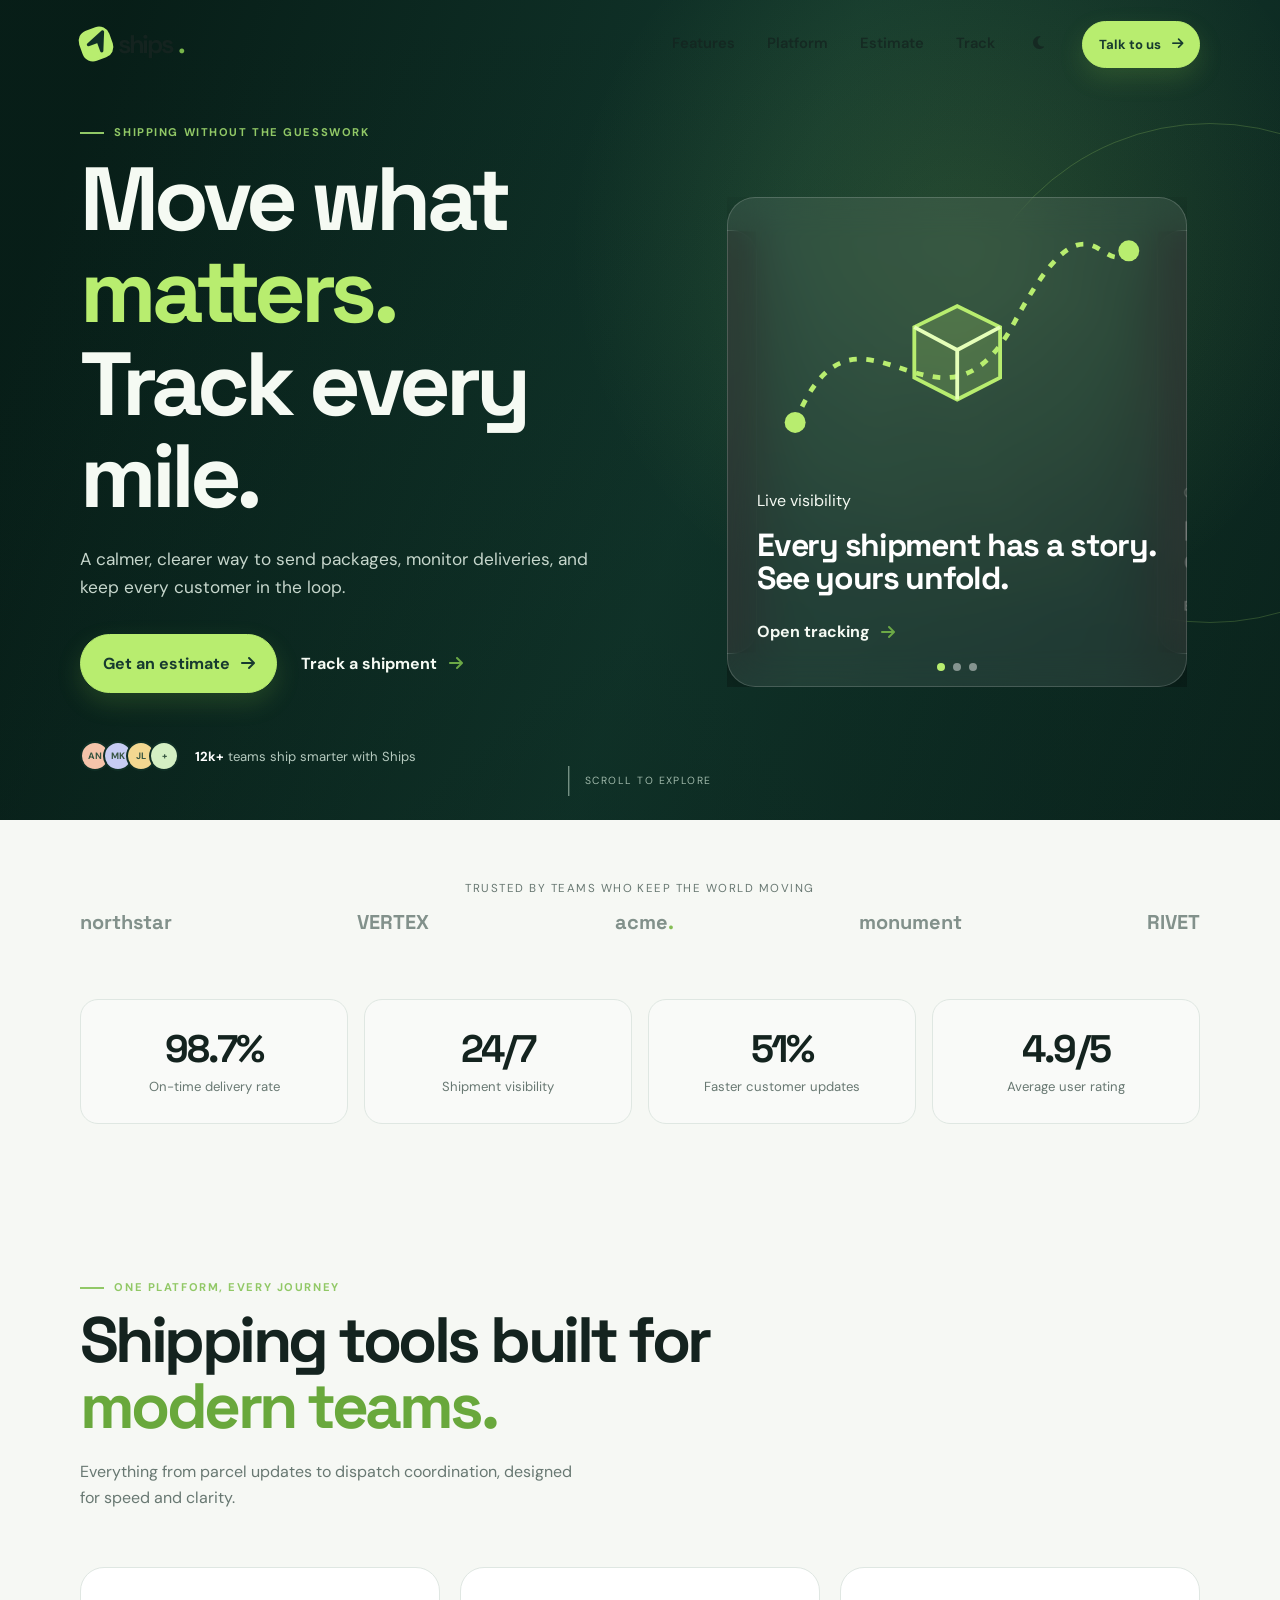
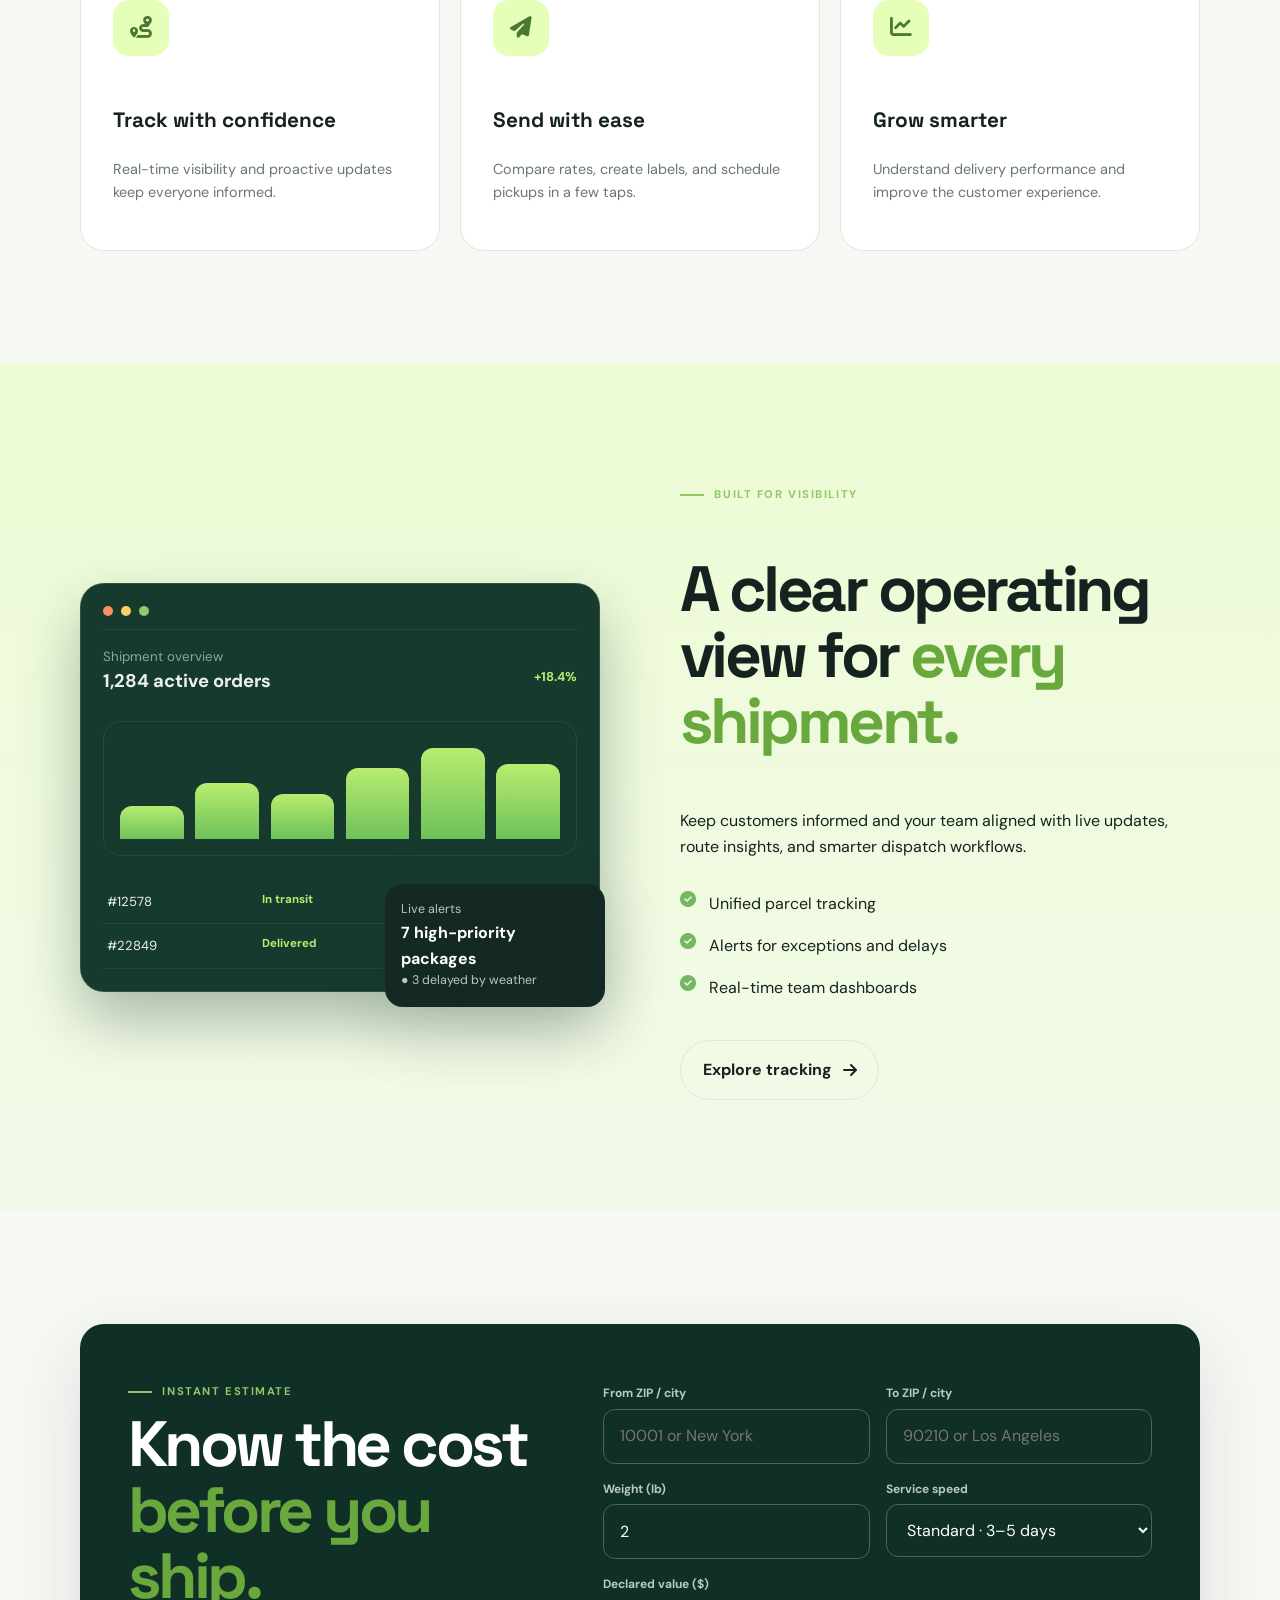
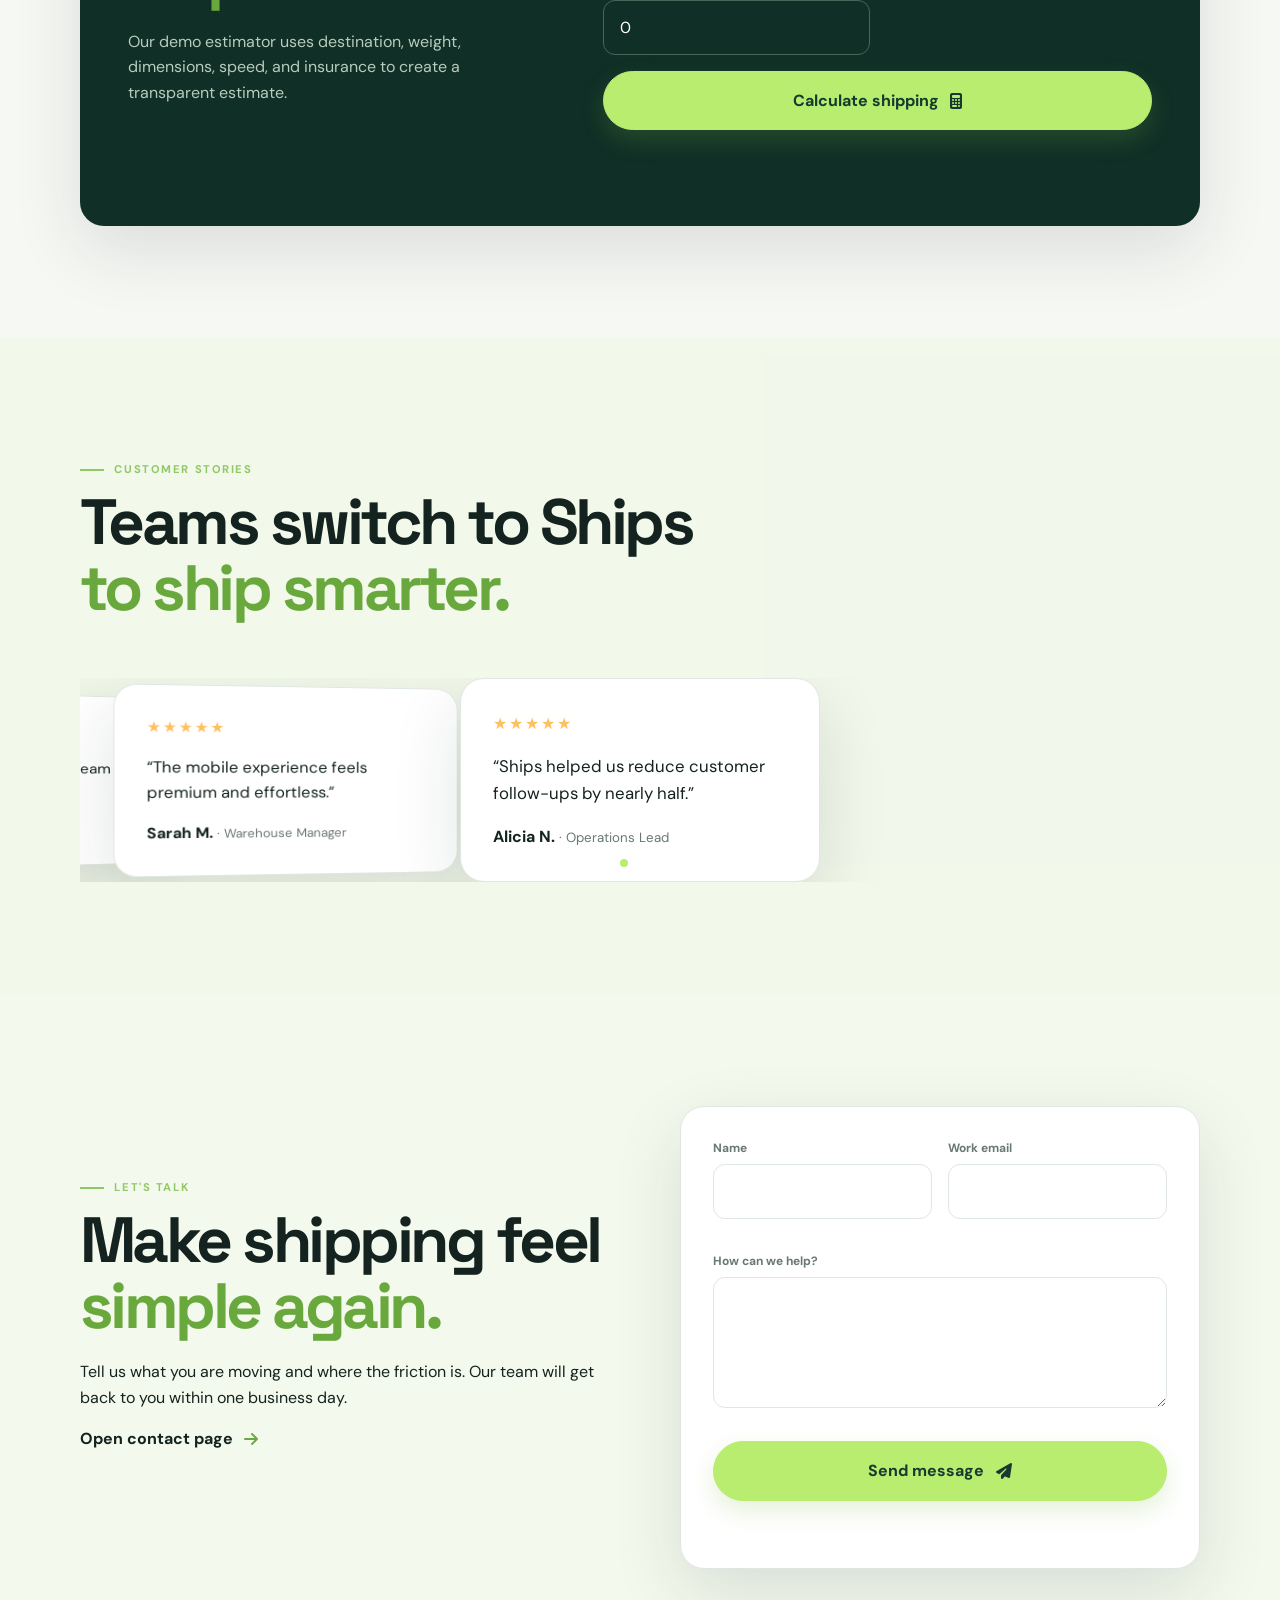
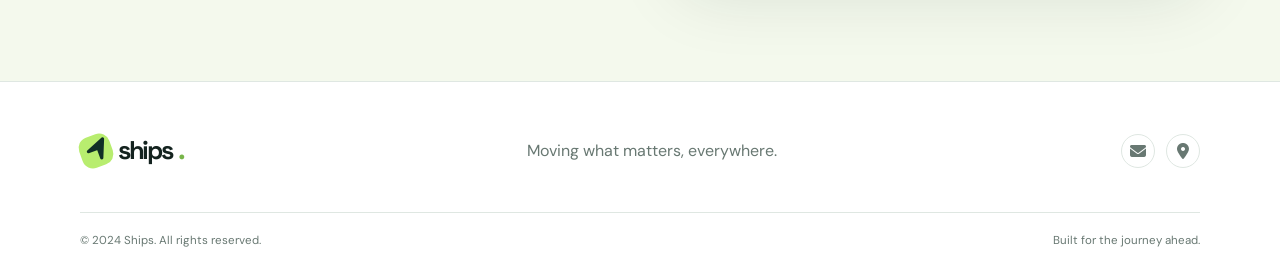
==== commit ef89f58e: "Add 3D hero experiences, shipping estimator, validated contact flows, cinematic visuals, and trackin" ====
--- a/index.html
+++ b/index.html
@@ -1,473 +1,18 @@
 <!doctype html>
 <html lang="en">
 <head>
-  <meta charset="UTF-8">
-  <meta name="viewport" content="width=device-width, initial-scale=1">
-  <meta name="description" content="Ships is a mobile-first logistics platform for package tracking, dispatch coordination, and smarter shipping operations.">
-  <title>Ships — Modern package tracking & shipping</title>
-  <link rel="preconnect" href="https://fonts.googleapis.com">
-  <link rel="preconnect" href="https://fonts.gstatic.com" crossorigin>
-  <link href="https://fonts.googleapis.com/css2?family=DM+Sans:wght@400;500;600;700&family=Space+Grotesk:wght@500;600;700&display=swap" rel="stylesheet">
-  <link rel="stylesheet" href="https://cdnjs.cloudflare.com/ajax/libs/font-awesome/6.5.2/css/all.min.css">
-  <link rel="stylesheet" href="https://cdn.jsdelivr.net/npm/swiper@11/swiper-bundle.min.css">
-  <link rel="stylesheet" href="styles.css">
+  <meta charset="UTF-8"><meta name="viewport" content="width=device-width, initial-scale=1"><meta name="description" content="Ships is the calm, clear way to track packages and run shipping operations."><title>Ships — Move what matters</title>
+  <link rel="preconnect" href="https://fonts.googleapis.com"><link rel="preconnect" href="https://fonts.gstatic.com" crossorigin><link href="https://fonts.googleapis.com/css2?family=DM+Sans:wght@400;500;600;700&family=Space+Grotesk:wght@500;600;700&display=swap" rel="stylesheet"><link rel="stylesheet" href="https://cdnjs.cloudflare.com/ajax/libs/font-awesome/6.5.2/css/all.min.css"><link rel="stylesheet" href="https://cdn.jsdelivr.net/npm/swiper@11/swiper-bundle.min.css"><link rel="stylesheet" href="styles.css">
 </head>
-<body>
-  <a class="skip-link" href="#main-content">Skip to content</a>
-
-  <header class="site-header" id="top">
-    <nav class="nav container" aria-label="Main navigation">
-      <a class="brand" href="#top" aria-label="Ships home">
-        <span class="brand-mark"><i class="fa-solid fa-location-arrow"></i></span>
-        ships<span class="brand-dot">.</span>
-      </a>
-
-      <button class="nav-toggle" type="button" aria-expanded="false" aria-controls="site-menu" aria-label="Open menu">
-        <i class="fa-solid fa-bars"></i>
-      </button>
-
-      <div class="nav-menu" id="site-menu">
-        <a href="#features">Features</a>
-        <a href="#platform">Platform</a>
-        <a href="#pricing">Pricing</a>
-        <a href="#faq">FAQ</a>
-        <button class="theme-toggle" type="button" aria-label="Switch theme"><i class="fa-solid fa-moon"></i></button>
-        <a class="button button-small" href="#tracking">Track a package <i class="fa-solid fa-arrow-right"></i></a>
-      </div>
-    </nav>
-  </header>
-
-  <main id="main-content">
-    <section class="hero" aria-labelledby="hero-title">
-      <div class="hero-backdrop" aria-hidden="true"></div>
-
-      <div class="container hero-grid">
-        <div class="hero-copy reveal">
-          <p class="eyebrow"><span></span> Shipping without the guesswork</p>
-          <h1 id="hero-title">Move what <em>matters.</em><br>Track every mile.</h1>
-          <p class="hero-text">Send packages confidently and follow their journey in real time. Ships gives modern teams a clearer, friendlier way to handle shipment operations from dispatch to delivery.</p>
-
-          <div class="hero-actions">
-            <a class="button" href="#pricing">Send a package <i class="fa-solid fa-arrow-up-right-from-square"></i></a>
-            <a class="text-link" href="#tracking">Track a shipment <i class="fa-solid fa-arrow-right"></i></a>
-          </div>
-
-          <div class="trust-row">
-            <div class="avatar-stack" aria-hidden="true">
-              <span>AN</span>
-              <span>MK</span>
-              <span>JL</span>
-              <span>+</span>
-            </div>
-            <p><strong>12k+</strong> customers ship smarter with us</p>
-          </div>
-        </div>
-
-        <div class="tracking-card glass reveal" id="tracking">
-          <div class="card-heading">
-            <div>
-              <p class="label">Live tracking</p>
-              <h2>Where is your package?</h2>
-            </div>
-            <span class="live-dot" aria-label="Live status"></span>
-          </div>
-
-          <form class="tracking-form" id="tracking-form">
-            <label class="sr-only" for="tracking-number">Tracking number</label>
-            <div class="input-wrap">
-              <i class="fa-solid fa-box"></i>
-              <input id="tracking-number" name="tracking-number" type="text" placeholder="Enter tracking number" required>
-              <button type="submit" aria-label="Search for tracking number"><i class="fa-solid fa-arrow-right"></i></button>
-            </div>
-          </form>
-
-          <div class="tracking-result" id="tracking-result" role="status" aria-live="polite">
-            Try a demo number like <strong>SH-2048-AL</strong>
-          </div>
-
-          <div class="route" aria-label="Shipment status timeline">
-            <div class="route-point active">
-              <span><i class="fa-solid fa-check"></i></span>
-              <div>
-                <strong>Package picked up</strong>
-                <small>New York · Today, 08:42</small>
-              </div>
-            </div>
-            <div class="route-line"></div>
-            <div class="route-point active">
-              <span><i class="fa-solid fa-location-dot"></i></span>
-              <div>
-                <strong>In transit</strong>
-                <small>Moving to destination</small>
-              </div>
-            </div>
-            <div class="route-line muted"></div>
-            <div class="route-point">
-              <span><i class="fa-solid fa-house"></i></span>
-              <div>
-                <strong>Out for delivery</strong>
-                <small>Estimated tomorrow</small>
-              </div>
-            </div>
-          </div>
-
-          <a class="card-link" href="#platform">View tracking details <i class="fa-solid fa-arrow-right"></i></a>
-        </div>
-      </div>
-
-      <div class="scroll-cue" aria-hidden="true"><span></span> Scroll to explore</div>
-    </section>
-
-    <section class="logo-strip container reveal" aria-label="Brands we serve">
-      <p>Trusted by teams who keep the world moving</p>
-      <div class="logos">
-        <span>northstar</span>
-        <span>VERTEX</span>
-        <span>acme<span class="logo-accent">.</span></span>
-        <span>monument</span>
-        <span>RIVET</span>
-      </div>
-    </section>
-
-    <section class="stats-section container reveal" aria-label="Company growth statistics">
-      <div class="stat-card">
-        <span class="stat-value">98.7%</span>
-        <span class="stat-label">On-time delivery rate</span>
-      </div>
-      <div class="stat-card">
-        <span class="stat-value">24/7</span>
-        <span class="stat-label">Shipment visibility</span>
-      </div>
-      <div class="stat-card">
-        <span class="stat-value">51%</span>
-        <span class="stat-label">Faster customer updates</span>
-      </div>
-      <div class="stat-card">
-        <span class="stat-value">4.9/5</span>
-        <span class="stat-label">Average user rating</span>
-      </div>
-    </section>
-
-    <section class="section" id="features" aria-labelledby="features-title">
-      <div class="container">
-        <div class="section-heading reveal">
-          <p class="eyebrow"><span></span> One platform, every journey</p>
-          <h2 id="features-title">Shipping tools built for<br><em>modern teams.</em></h2>
-          <p>From parcel updates to dispatch coordination, Ships keeps your logistics flow clear, quick, and easy to act on.</p>
-        </div>
-
-        <div class="services-grid">
-          <article class="service-card reveal">
-            <div class="service-icon"><i class="fa-solid fa-route"></i></div>
-            <span class="card-number">01</span>
-            <h3>Track with confidence</h3>
-            <p>Real-time visibility and proactive updates keep you and your customers in the know.</p>
-            <a href="#platform" aria-label="Track with confidence"><i class="fa-solid fa-arrow-up-right-from-square"></i></a>
-          </article>
-
-          <article class="service-card reveal">
-            <div class="service-icon"><i class="fa-solid fa-paper-plane"></i></div>
-            <span class="card-number">02</span>
-            <h3>Send with ease</h3>
-            <p>Create labels, compare delivery options, and schedule pickups in just a few taps.</p>
-            <a href="#pricing" aria-label="Send with ease"><i class="fa-solid fa-arrow-up-right-from-square"></i></a>
-          </article>
-
-          <article class="service-card reveal">
-            <div class="service-icon"><i class="fa-solid fa-chart-line"></i></div>
-            <span class="card-number">03</span>
-            <h3>Grow smarter</h3>
-            <p>Track shipping performance with smart analytics to improve service quality over time.</p>
-            <a href="#platform" aria-label="Grow smarter"><i class="fa-solid fa-arrow-up-right-from-square"></i></a>
-          </article>
-
-          <article class="service-card reveal">
-            <div class="service-icon"><i class="fa-solid fa-bolt"></i></div>
-            <span class="card-number">04</span>
-            <h3>Fast dispatch</h3>
-            <p>Automate handoff workflows and keep warehouse operations moving without friction.</p>
-            <a href="#features" aria-label="Fast dispatch"><i class="fa-solid fa-arrow-up-right-from-square"></i></a>
-          </article>
-
-          <article class="service-card reveal">
-            <div class="service-icon"><i class="fa-solid fa-shield-heart"></i></div>
-            <span class="card-number">05</span>
-            <h3>Reliable delivery</h3>
-            <p>Reduce failed handoffs and missed updates with better operational visibility.</p>
-            <a href="#platform" aria-label="Reliable delivery"><i class="fa-solid fa-arrow-up-right-from-square"></i></a>
-          </article>
-
-          <article class="service-card reveal">
-            <div class="service-icon"><i class="fa-solid fa-mobile-screen-button"></i></div>
-            <span class="card-number">06</span>
-            <h3>Mobile-first UX</h3>
-            <p>Optimized for teams and customers who need quick status checks from any device.</p>
-            <a href="#features" aria-label="Mobile-first UX"><i class="fa-solid fa-arrow-up-right-from-square"></i></a>
-          </article>
-        </div>
-      </div>
-    </section>
-
-    <section class="section process-section" id="platform" aria-labelledby="platform-title">
-      <div class="container platform-grid">
-        <div class="platform-visual reveal">
-          <div class="dashboard-card main-card">
-            <div class="dash-topbar">
-              <span class="dot"></span>
-              <span class="dot"></span>
-              <span class="dot"></span>
-            </div>
-            <div class="dash-content">
-              <div class="dash-header">
-                <div>
-                  <small>Shipment overview</small>
-                  <strong>1,284 active orders</strong>
-                </div>
-                <span class="mini-pill success">+18.4%</span>
-              </div>
-
-              <div class="bar-chart" aria-label="Shipment statistics by day">
-                <span style="height:32%"></span>
-                <span style="height:55%"></span>
-                <span style="height:44%"></span>
-                <span style="height:70%"></span>
-                <span style="height:82%"></span>
-                <span style="height:90%"></span>
-                <span style="height:74%"></span>
-              </div>
-
-              <div class="order-table">
-                <div class="order-row head">
-                  <span>Order</span>
-                  <span>Status</span>
-                  <span>ETA</span>
-                </div>
-                <div class="order-row">
-                  <span>#12578</span>
-                  <span class="tag in-transit">In transit</span>
-                  <span>2 days</span>
-                </div>
-                <div class="order-row">
-                  <span>#22849</span>
-                  <span class="tag delivered">Delivered</span>
-                  <span>Today</span>
-                </div>
-                <div class="order-row">
-                  <span>#34221</span>
-                  <span class="tag out-for-delivery">Out for delivery</span>
-                  <span>Tomorrow</span>
-                </div>
-              </div>
-            </div>
-          </div>
-
-          <div class="dashboard-card floating-card">
-            <small>Live alerts</small>
-            <strong>7 high-priority packages</strong>
-            <div class="alert-row"><span class="pulse-dot"></span> 3 delayed by weather</div>
-            <div class="alert-row"><span class="pulse-dot alt"></span> 2 customs checks pending</div>
-          </div>
-        </div>
-
-        <div class="platform-copy reveal">
-          <p class="eyebrow"><span></span> Built for visibility</p>
-          <h2 id="platform-title">A clear operating view for<br><em>every shipment.</em></h2>
-          <p>Keep your customers informed and your team aligned with live updates, route insights, and smarter dispatch workflows.</p>
-
-          <div class="check-list">
-            <div><i class="fa-solid fa-circle-check"></i><span>Unified parcel tracking and status updates</span></div>
-            <div><i class="fa-solid fa-circle-check"></i><span>Live alerts for delivery exceptions and delays</span></div>
-            <div><i class="fa-solid fa-circle-check"></i><span>Real-time operational dashboards for teams</span></div>
-          </div>
-
-          <a class="button button-outline" href="#features">Explore the platform <i class="fa-solid fa-arrow-right"></i></a>
-        </div>
-      </div>
-    </section>
-
-    <section class="section" aria-labelledby="workflow-title">
-      <div class="container">
-        <div class="section-heading reveal">
-          <p class="eyebrow"><span></span> How it works</p>
-          <h2 id="workflow-title">Simple steps.<br><em>Seamless shipping.</em></h2>
-        </div>
-
-        <div class="steps-grid">
-          <div class="step-card reveal">
-            <span class="step-number">01</span>
-            <h3>Set your shipment</h3>
-            <p>Create the parcel, add delivery info, and choose the right service level.</p>
-          </div>
-          <div class="step-card reveal">
-            <span class="step-number">02</span>
-            <h3>Track in real time</h3>
-            <p>Monitor progress through pickup, transit, and final delivery milestones.</p>
-          </div>
-          <div class="step-card reveal">
-            <span class="step-number">03</span>
-            <h3>Deliver with clarity</h3>
-            <p>Keep customers informed and improve delivery outcomes with proactive updates.</p>
-          </div>
-        </div>
-      </div>
-    </section>
-
-    <section class="section testimonial-section" aria-labelledby="testimonials-title">
-      <div class="container">
-        <div class="section-heading reveal">
-          <p class="eyebrow"><span></span> Customer stories</p>
-          <h2 id="testimonials-title">Teams switch to Ships<br><em>to ship smarter.</em></h2>
-        </div>
-
-        <div class="swiper testimonials-swiper reveal">
-          <div class="swiper-wrapper">
-            <article class="swiper-slide testimonial-card">
-              <div class="rating"><i class="fa-solid fa-star"></i><i class="fa-solid fa-star"></i><i class="fa-solid fa-star"></i><i class="fa-solid fa-star"></i><i class="fa-solid fa-star"></i></div>
-              <p>“Ships helped us reduce customer follow-ups by nearly half. The tracking experience feels modern and truly effortless.”</p>
-              <div class="person"><strong>Alicia N.</strong><span>Operations Lead, Northstar</span></div>
-            </article>
-
-            <article class="swiper-slide testimonial-card">
-              <div class="rating"><i class="fa-solid fa-star"></i><i class="fa-solid fa-star"></i><i class="fa-solid fa-star"></i><i class="fa-solid fa-star"></i><i class="fa-solid fa-star"></i></div>
-              <p>“The product is clear, polished, and fast. Our team adopted it immediately because it is built for the way people actually work.”</p>
-              <div class="person"><strong>Marcus L.</strong><span>Head of Logistics, Verta</span></div>
-            </article>
-
-            <article class="swiper-slide testimonial-card">
-              <div class="rating"><i class="fa-solid fa-star"></i><i class="fa-solid fa-star"></i><i class="fa-solid fa-star"></i><i class="fa-solid fa-star"></i><i class="fa-solid fa-star"></i></div>
-              <p>“We wanted a shipping system that felt premium on mobile. Ships gave us exactly that, plus a cleaner workflow for our team.”</p>
-              <div class="person"><strong>Sarah M.</strong><span>Warehouse Manager, Acme</span></div>
-            </article>
-          </div>
-          <div class="swiper-pagination"></div>
-        </div>
-      </div>
-    </section>
-
-    <section class="section quote-section" id="pricing" aria-labelledby="quote-title">
-      <div class="container">
-        <div class="section-heading reveal">
-          <p class="eyebrow"><span></span> Transparent pricing</p>
-          <h2 id="quote-title">Simple plans for teams<br><em>at every stage.</em></h2>
-        </div>
-
-        <div class="pricing-grid">
-          <article class="pricing-card reveal">
-            <span class="plan-name">Starter</span>
-            <h3>$19<span>/mo</span></h3>
-            <p>For growing businesses shipping a few orders each day.</p>
-            <ul>
-              <li><i class="fa-solid fa-check"></i> Up to 500 tracked shipments</li>
-              <li><i class="fa-solid fa-check"></i> Status notifications</li>
-              <li><i class="fa-solid fa-check"></i> Mobile dashboard access</li>
-            </ul>
-            <a class="button button-outline" href="#tracking">Get started</a>
-          </article>
-
-          <article class="pricing-card featured reveal">
-            <span class="plan-badge">Most popular</span>
-            <span class="plan-name">Growth</span>
-            <h3>$49<span>/mo</span></h3>
-            <p>For teams scaling fulfillment and customer communication.</p>
-            <ul>
-              <li><i class="fa-solid fa-check"></i> Unlimited tracking</li>
-              <li><i class="fa-solid fa-check"></i> Advanced shipping insights</li>
-              <li><i class="fa-solid fa-check"></i> Priority support</li>
-            </ul>
-            <a class="button" href="#tracking">Start free trial</a>
-          </article>
-
-          <article class="pricing-card reveal">
-            <span class="plan-name">Scale</span>
-            <h3>$99<span>/mo</span></h3>
-            <p>For larger businesses managing multi-route shipping ops.</p>
-            <ul>
-              <li><i class="fa-solid fa-check"></i> Multi-team collaboration</li>
-              <li><i class="fa-solid fa-check"></i> Custom workflow automations</li>
-              <li><i class="fa-solid fa-check"></i> Dedicated onboarding</li>
-            </ul>
-            <a class="button button-outline" href="#tracking">Contact sales</a>
-          </article>
-        </div>
-      </div>
-    </section>
-
-    <section class="section faq-section" id="faq" aria-labelledby="faq-title">
-      <div class="container faq-grid">
-        <div class="faq-copy reveal">
-          <p class="eyebrow"><span></span> FAQ</p>
-          <h2 id="faq-title">Everything you need to know<br><em>before you ship.</em></h2>
-        </div>
-
-        <div class="faq-list reveal">
-          <div class="faq-item active">
-            <button class="faq-question" type="button" aria-expanded="true">
-              Can I track packages in real time?
-              <i class="fa-solid fa-plus"></i>
-            </button>
-            <div class="faq-answer">
-              <p>Yes. Ships gives your team and customers live delivery visibility, from handoff to final destination updates.</p>
-            </div>
-          </div>
-
-          <div class="faq-item">
-            <button class="faq-question" type="button" aria-expanded="false">
-              Is the platform mobile-friendly?
-              <i class="fa-solid fa-plus"></i>
-            </button>
-            <div class="faq-answer">
-              <p>Absolutely. The user experience is designed specifically for mobile devices and small screens, with quick status checks and minimal friction.</p>
-            </div>
-          </div>
-
-          <div class="faq-item">
-            <button class="faq-question" type="button" aria-expanded="false">
-              Do you support large shipping teams?
-              <i class="fa-solid fa-plus"></i>
-            </button>
-            <div class="faq-answer">
-              <p>Yes. Our platform scales for growing operations, with dashboards, alerts, and collaboration features built for larger teams.</p>
-            </div>
-          </div>
-        </div>
-      </div>
-    </section>
-
-    <section class="section cta-section">
-      <div class="container cta-box reveal">
-        <div>
-          <p class="eyebrow"><span></span> Ready to get moving?</p>
-          <h2>Ship better with a platform<br><em>your team will actually enjoy using.</em></h2>
-        </div>
-        <div class="cta-actions">
-          <a class="button" href="#pricing">Start free trial</a>
-          <a class="button button-outline" href="#faq">Talk with sales</a>
-        </div>
-      </div>
-    </section>
-  </main>
-
-  <footer class="footer">
-    <div class="container footer-grid">
-      <a class="brand" href="#top" aria-label="Ships home">
-        <span class="brand-mark"><i class="fa-solid fa-location-arrow"></i></span>
-        ships<span class="brand-dot">.</span>
-      </a>
-      <p>Moving what matters, everywhere.</p>
-      <div class="socials">
-        <a href="#top" aria-label="Instagram"><i class="fa-brands fa-instagram"></i></a>
-        <a href="#top" aria-label="LinkedIn"><i class="fa-brands fa-linkedin-in"></i></a>
-        <a href="#top" aria-label="X"><i class="fa-brands fa-x-twitter"></i></a>
-      </div>
-    </div>
-
-    <div class="container footer-bottom">
-      <span>© 2024 Ships. All rights reserved.</span>
-      <span>Built for the journey ahead.</span>
-    </div>
-  </footer>
-
-  <script src="https://cdn.jsdelivr.net/npm/swiper@11/swiper-bundle.min.js"></script>
-  <script src="script.js"></script>
-</body>
-</html>
+<body><a class="skip-link" href="#main-content">Skip to content</a>
+<header class="site-header"><nav class="nav container" aria-label="Primary"><a class="brand" href="index.html"><span class="brand-mark"><i class="fa-solid fa-location-arrow"></i></span>ships<span class="brand-dot">.</span></a><button class="nav-toggle" aria-expanded="false" aria-controls="site-menu" aria-label="Open menu"><i class="fa-solid fa-bars"></i></button><div class="nav-menu" id="site-menu"><a href="#features">Features</a><a href="#platform">Platform</a><a href="#estimate">Estimate</a><a href="track.html">Track</a><button class="theme-toggle" aria-label="Switch theme"><i class="fa-solid fa-moon"></i></button><a class="button button-small" href="contact.html">Talk to us <i class="fa-solid fa-arrow-right"></i></a></div></nav></header>
+<main id="main-content">
+<section class="hero"><div class="hero-backdrop" aria-hidden="true"></div><div class="hero-orbit orbit-one" aria-hidden="true"></div><div class="hero-orbit orbit-two" aria-hidden="true"></div><div class="container hero-grid"><div class="hero-copy reveal"><p class="eyebrow"><span></span> Shipping without the guesswork</p><h1>Move what <em>matters.</em><br>Track every mile.</h1><p class="hero-text">A calmer, clearer way to send packages, monitor deliveries, and keep every customer in the loop.</p><div class="hero-actions"><a class="button" href="#estimate">Get an estimate <i class="fa-solid fa-arrow-right"></i></a><a class="text-link" href="track.html">Track a shipment <i class="fa-solid fa-arrow-right"></i></a></div><div class="trust-row"><div class="avatar-stack" aria-hidden="true"><span>AN</span><span>MK</span><span>JL</span><span>+</span></div><p><strong>12k+</strong> teams ship smarter with Ships</p></div></div><div class="hero-slider swiper reveal" aria-label="Ships platform highlights"><div class="swiper-wrapper"><article class="swiper-slide hero-slide"><div class="hero-illustration"><svg viewBox="0 0 420 270" role="img" aria-label="Package route illustration"><path class="map-line" d="M40 205 C105 42 190 250 270 100 S360 58 390 25"/><circle cx="40" cy="205" r="11"/><circle cx="390" cy="25" r="11"/><path class="parcel" d="M165 105l45-22 45 22v53l-45 23-45-23z"/><path class="parcel-line" d="M165 105l45 24 45-24M210 129v52"/></svg></div><p class="label">Live visibility</p><h2>Every shipment has a story. See yours unfold.</h2><a href="track.html" class="card-link">Open tracking <i class="fa-solid fa-arrow-right"></i></a></article><article class="swiper-slide hero-slide"><div class="hero-illustration"><svg viewBox="0 0 420 270" role="img" aria-label="Delivery dashboard illustration"><rect class="dash-window" x="45" y="35" width="330" height="200" rx="20"/><path class="chart" d="M78 180l45-42 43 25 58-73 40 35 58-58"/><circle class="chart-dot" cx="264" cy="90" r="7"/><circle class="chart-dot" cx="322" cy="67" r="7"/></svg></div><p class="label">One calm dashboard</p><h2>Make better shipping decisions in less time.</h2><a href="#platform" class="card-link">Explore platform <i class="fa-solid fa-arrow-right"></i></a></article><article class="swiper-slide hero-slide"><div class="hero-illustration"><svg viewBox="0 0 420 270" role="img" aria-label="Mobile delivery illustration"><rect class="phone" x="145" y="18" width="130" height="234" rx="24"/><rect class="phone-screen" x="159" y="47" width="102" height="164" rx="9"/><circle class="phone-dot" cx="210" cy="229" r="7"/><path class="route-small" d="M177 164l25-35 20 18 23-52"/></svg></div><p class="label">Made for mobile</p><h2>Fast answers for teams on the move.</h2><a href="track.html" class="card-link">Try tracking <i class="fa-solid fa-arrow-right"></i></a></article></div><div class="swiper-pagination"></div></div></div><div class="scroll-cue" aria-hidden="true"><span></span> Scroll to explore</div></section>
+<section class="logo-strip container reveal"><p>Trusted by teams who keep the world moving</p><div class="logos"><span>northstar</span><span>VERTEX</span><span>acme<span class="logo-accent">.</span></span><span>monument</span><span>RIVET</span></div></section>
+<section class="stats-section container reveal"><div class="stat-card"><b>98.7%</b><span>On-time delivery rate</span></div><div class="stat-card"><b>24/7</b><span>Shipment visibility</span></div><div class="stat-card"><b>51%</b><span>Faster customer updates</span></div><div class="stat-card"><b>4.9/5</b><span>Average user rating</span></div></section>
+<section class="section" id="features"><div class="container"><div class="section-heading reveal"><p class="eyebrow"><span></span> One platform, every journey</p><h2>Shipping tools built for<br><em>modern teams.</em></h2><p>Everything from parcel updates to dispatch coordination, designed for speed and clarity.</p></div><div class="services-grid"><article class="service-card reveal"><div class="service-icon"><i class="fa-solid fa-route"></i></div><h3>Track with confidence</h3><p>Real-time visibility and proactive updates keep everyone informed.</p></article><article class="service-card reveal"><div class="service-icon"><i class="fa-solid fa-paper-plane"></i></div><h3>Send with ease</h3><p>Compare rates, create labels, and schedule pickups in a few taps.</p></article><article class="service-card reveal"><div class="service-icon"><i class="fa-solid fa-chart-line"></i></div><h3>Grow smarter</h3><p>Understand delivery performance and improve the customer experience.</p></article></div></div></section>
+<section class="section process-section" id="platform"><div class="container platform-grid"><div class="platform-visual reveal"><div class="dashboard-card"><div class="dash-topbar"><i></i><i></i><i></i></div><small>Shipment overview</small><strong>1,284 active orders <em>+18.4%</em></strong><div class="bar-chart"><i style="height:32%"></i><i style="height:55%"></i><i style="height:44%"></i><i style="height:70%"></i><i style="height:90%"></i><i style="height:74%"></i></div><div class="order-row"><span>#12578</span><b>In transit</b><span>2 days</span></div><div class="order-row"><span>#22849</span><b>Delivered</b><span>Today</span></div></div><div class="floating-card"><small>Live alerts</small><strong>7 high-priority packages</strong><span>● 3 delayed by weather</span></div></div><div class="platform-copy reveal"><p class="eyebrow"><span></span> Built for visibility</p><h2>A clear operating view for <em>every shipment.</em></h2><p>Keep customers informed and your team aligned with live updates, route insights, and smarter dispatch workflows.</p><ul class="check-list"><li><i class="fa-solid fa-circle-check"></i> Unified parcel tracking</li><li><i class="fa-solid fa-circle-check"></i> Alerts for exceptions and delays</li><li><i class="fa-solid fa-circle-check"></i> Real-time team dashboards</li></ul><a class="button button-outline" href="track.html">Explore tracking <i class="fa-solid fa-arrow-right"></i></a></div></div></section>
+<section class="section" id="estimate"><div class="container estimate-box reveal"><div class="section-heading"><p class="eyebrow"><span></span> Instant estimate</p><h2>Know the cost<br><em>before you ship.</em></h2><p>Our demo estimator uses destination, weight, dimensions, speed, and insurance to create a transparent estimate.</p></div><form class="estimate-form" id="estimate-form" novalidate><div class="field"><label for="from">From ZIP / city</label><input id="from" required placeholder="10001 or New York"></div><div class="field"><label for="to">To ZIP / city</label><input id="to" required placeholder="90210 or Los Angeles"></div><div class="field"><label for="weight">Weight (lb)</label><input id="weight" type="number" min="0.1" step="0.1" value="2" required></div><div class="field"><label for="speed">Service speed</label><select id="speed"><option value="economy">Economy · 5–7 days</option><option value="standard" selected>Standard · 3–5 days</option><option value="express">Express · 1–2 days</option></select></div><div class="field"><label for="insurance">Declared value ($)</label><input id="insurance" type="number" min="0" value="0"></div><button class="button" type="submit">Calculate shipping <i class="fa-solid fa-calculator"></i></button><p class="form-message" id="estimate-result" role="status" aria-live="polite"></p></form></div></section>
+<section class="section testimonial-section"><div class="container"><div class="section-heading reveal"><p class="eyebrow"><span></span> Customer stories</p><h2>Teams switch to Ships<br><em>to ship smarter.</em></h2></div><div class="swiper testimonials-swiper reveal"><div class="swiper-wrapper"><article class="swiper-slide testimonial-card"><div class="rating">★★★★★</div><p>“Ships helped us reduce customer follow-ups by nearly half.”</p><strong>Alicia N. <small>· Operations Lead</small></strong></article><article class="swiper-slide testimonial-card"><div class="rating">★★★★★</div><p>“Clear, polished, and fast. Our team adopted it immediately.”</p><strong>Marcus L. <small>· Head of Logistics</small></strong></article><article class="swiper-slide testimonial-card"><div class="rating">★★★★★</div><p>“The mobile experience feels premium and effortless.”</p><strong>Sarah M. <small>· Warehouse Manager</small></strong></article></div><div class="swiper-pagination"></div></div></div></section>
+<section class="section contact-section" id="contact"><div class="container contact-grid"><div class="section-heading reveal"><p class="eyebrow"><span></span> Let's talk</p><h2>Make shipping feel<br><em>simple again.</em></h2><p>Tell us what you are moving and where the friction is. Our team will get back to you within one business day.</p><a class="text-link" href="contact.html">Open contact page <i class="fa-solid fa-arrow-right"></i></a></div><form class="contact-form reveal" id="contact-form" novalidate><div class="field"><label for="contact-name">Name</label><input id="contact-name" required minlength="2" autocomplete="name"><small class="error" data-error-for="contact-name"></small></div><div class="field"><label for="contact-email">Work email</label><input id="contact-email" type="email" required autocomplete="email"><small class="error" data-error-for="contact-email"></small></div><div class="field full"><label for="contact-message">How can we help?</label><textarea id="contact-message" rows="4" required minlength="20"></textarea><small class="error" data-error-for="contact-message"></small></div><button class="button" type="submit">Send message <i class="fa-solid fa-paper-plane"></i></button><p class="form-message" id="contact-result" role="status" aria-live="polite"></p></form></div></section>
+</main><footer class="footer"><div class="container footer-grid"><a class="brand" href="#top"><span class="brand-mark"><i class="fa-solid fa-location-arrow"></i></span>ships<span class="brand-dot">.</span></a><p>Moving what matters, everywhere.</p><div class="socials"><a href="contact.html" aria-label="Contact"><i class="fa-solid fa-envelope"></i></a><a href="track.html" aria-label="Track"><i class="fa-solid fa-location-dot"></i></a></div></div><div class="container footer-bottom"><span>© 2024 Ships. All rights reserved.</span><span>Built for the journey ahead.</span></div></footer><script src="https://cdn.jsdelivr.net/npm/swiper@11/swiper-bundle.min.js"></script><script src="script.js"></script></body></html>
--- a/styles.css
+++ b/styles.css
@@ -1,439 +1,2 @@
-:root {
-  --ink: #14231f;
-  --muted: #687872;
-  --paper: #f6f8f4;
-  --surface: #ffffff;
-  --line: #dfe7e2;
-  --green: #b8ed6f;
-  --deep-green: #173a2f;
-  --deep-green-2: #0f251f;
-  --accent: #e5ffb8;
-  --shadow: 0 18px 50px rgba(20, 35, 31, 0.1);
-  --radius: 24px;
-}
-
-[data-theme="dark"] {
-  --ink: #eef5ed;
-  --muted: #aabbb2;
-  --paper: #0e1815;
-  --surface: #122720;
-  --line: #2f4a42;
-  --deep-green: #0a1714;
-  --deep-green-2: #101d1a;
-  --accent: #1d352f;
-  --shadow: 0 18px 50px rgba(0, 0, 0, 0.25);
-}
-
-* { box-sizing: border-box; }
-html { scroll-behavior: smooth; }
-body {
-  margin: 0;
-  color: var(--ink);
-  background: var(--paper);
-  font-family: "DM Sans", sans-serif;
-  line-height: 1.6;
-  transition: background .3s ease, color .3s ease;
-}
-
-h1, h2, h3, .brand { font-family: "Space Grotesk", sans-serif; }
-h1, h2, h3, p { margin-top: 0; }
-h1, h2 { line-height: 1.03; letter-spacing: -.055em; }
-h1 { font-size: clamp(3.5rem, 7vw, 6.5rem); margin-bottom: 1.5rem; }
-h2 { font-size: clamp(2.8rem, 5vw, 5rem); }
-h3 { font-size: 1.35rem; }
-em { color: #69a83c; font-style: normal; }
-[data-theme="dark"] em { color: var(--green); }
-a { color: inherit; text-decoration: none; }
-button, input, select { font: inherit; }
-button { cursor: pointer; }
-
-.container { width: min(1120px, calc(100% - 40px)); margin-inline: auto; }
-.sr-only {
-  position: absolute; width: 1px; height: 1px; margin: -1px; padding: 0; overflow: hidden;
-  clip: rect(0, 0, 0, 0); white-space: nowrap; border: 0;
-}
-
-.skip-link {
-  position: absolute; left: 1rem; top: -100px; z-index: 50;
-  padding: .75rem 1rem; border-radius: 999px; background: var(--green); color: var(--ink); font-weight: 700;
-}
-.skip-link:focus { top: 1rem; }
-
-.site-header { position: absolute; inset: 0 0 auto; z-index: 11; }
-.nav {
-  display: flex; align-items: center; justify-content: space-between; min-height: 88px;
-}
-.brand {
-  display: inline-flex; align-items: center; gap: .35rem; font-size: 1.6rem; font-weight: 700; letter-spacing: -.08em;
-}
-.brand-mark {
-  display: grid; place-items: center; width: 32px; height: 32px; border-radius: 12px; background: var(--green); color: var(--deep-green); font-size: .9rem; transform: rotate(-20deg);
-}
-.brand-dot { color: #78b54a; }
-
-.nav-menu {
-  display: flex; align-items: center; gap: 2rem;
-  font-size: .92rem; font-weight: 600;
-}
-.nav-menu a:not(.button), .theme-toggle {
-  opacity: .75; transition: opacity .2s ease, transform .2s ease;
-}
-.nav-menu a:hover, .theme-toggle:hover { opacity: 1; transform: translateY(-2px); }
-.theme-toggle {
-  border: 0; background: transparent; color: inherit; padding: .5rem; font-size: 1rem;
-}
-.nav-toggle { display: none; border: 0; background: transparent; color: inherit; font-size: 1.3rem; }
-
-.button {
-  display: inline-flex; align-items: center; justify-content: center; gap: .7rem; padding: 1rem 1.35rem; border: 1px solid var(--green); border-radius: 999px; background: var(--green); color: var(--deep-green); font-weight: 700; box-shadow: 0 10px 25px rgba(125, 183, 67, 0.2); transition: transform .25s ease, box-shadow .25s ease, background .25s ease;
-}
-.button:hover {
-  transform: translateY(-3px);
-  box-shadow: 0 15px 26px rgba(125, 183, 67, 0.28);
-}
-.button-small { padding: .75rem 1rem; font-size: .82rem; }
-.button-outline {
-  border-color: var(--line); background: transparent; color: var(--ink); box-shadow: none;
-}
-.button-outline:hover { background: rgba(255,255,255,0.04); }
-
-.text-link, .card-link {
-  display: inline-flex; align-items: center; gap: .7rem; font-weight: 700;
-}
-.text-link i, .card-link i { color: #6ca946; transition: transform .2s ease; }
-.text-link:hover i, .card-link:hover i { transform: translateX(4px); }
-
-.hero {
-  position: relative; display: flex; align-items: center; min-height: 780px; overflow: hidden; background: var(--deep-green); color: #f5faf3;
-}
-.hero-backdrop {
-  position: absolute; inset: 0; opacity: .45; background: linear-gradient(90deg, rgba(23, 58, 47, 0.98) 18%, rgba(23, 58, 47, 0.63)), url('https://images.unsplash.com/photo-1494412651409-8963ce7935a7?auto=format&fit=crop&w=2400&q=85') center/cover no-repeat; transform: scale(1.04);
-  animation: slow-pan 18s ease-in-out infinite alternate;
-}
-.hero-grid {
-  position: relative; z-index: 1; display: grid; grid-template-columns: 1.1fr .72fr; align-items: center; gap: 5rem; padding-top: 5rem;
-}
-.eyebrow {
-  display: flex; align-items: center; gap: .65rem; color: #91c866; text-transform: uppercase; letter-spacing: .14em; font-size: .7rem; font-weight: 700;
-}
-.eyebrow span { display: inline-block; width: 24px; height: 2px; background: currentColor; }
-.hero h1 em { color: var(--green); }
-.hero-text { max-width: 500px; color: #c6d6cc; font-size: 1.08rem; }
-.hero-actions {
-  display: flex; align-items: center; gap: 1.75rem; margin: 2rem 0 3rem;
-}
-.trust-row {
-  display: flex; align-items: center; gap: 1rem; color: #b5c9be; font-size: .82rem;
-}
-.trust-row p { margin: 0; }
-.trust-row strong { color: #fff; }
-.avatar-stack { display: flex; }
-.avatar-stack span {
-  display: grid; place-items: center; width: 30px; height: 30px; margin-left: -7px; border: 2px solid var(--deep-green); border-radius: 50%; background: #d4efc3; color: #375541; font-size: .58rem; font-weight: 700;
-}
-.avatar-stack span:first-child { margin-left: 0; background: #f5c4aa; }
-.avatar-stack span:nth-child(2) { background: #c6ccf3; }
-.avatar-stack span:nth-child(3) { background: #f3d891; }
-
-.glass {
-  border: 1px solid rgba(255, 255, 255, 0.2); background: rgba(255,255,255,0.12); backdrop-filter: blur(20px); -webkit-backdrop-filter: blur(20px); box-shadow: 0 24px 60px rgba(0,0,0,0.2);
-}
-.tracking-card {
-  padding: 1.8rem; border-radius: var(--radius);
-}
-.card-heading { display: flex; justify-content: space-between; align-items: flex-start; }
-.card-heading h2 {
-  margin: .2rem 0 1.2rem; color: #fff; font-size: 1.35rem; letter-spacing: -.03em;
-}
-.label {
-  margin: 0; color: var(--green); text-transform: uppercase; letter-spacing: .12em; font-size: .63rem; font-weight: 700;
-}
-.live-dot {
-  width: 9px; height: 9px; margin-top: 8px; border-radius: 50%; background: #9dea58; box-shadow: 0 0 0 5px rgba(157,234,88,.15); animation: pulse 2s infinite;
-}
-.input-wrap {
-  display: flex; align-items: center; gap: .7rem; padding: .5rem .5rem .5rem 1rem; border: 1px solid rgba(255,255,255,.2); border-radius: 13px; background: rgba(255,255,255,.12);
-}
-.input-wrap i { color: #b8d2bd; }
-.input-wrap input {
-  min-width: 0; flex: 1; border: 0; outline: 0; background: transparent; color: #fff; font-size: 1rem;
-}
-.input-wrap input::placeholder { color: #bfd0c6; }
-.input-wrap button {
-  display: grid; place-items: center; width: 38px; height: 38px; border: 0; border-radius: 10px; background: var(--green); color: var(--deep-green);
-}
-.tracking-result { min-height: 34px; padding-top: .8rem; color: #bcd0c3; font-size: .76rem; }
-.tracking-result strong { color: var(--green); }
-.route { margin: 1.2rem 0; }
-.route-point {
-  display: flex; align-items: center; gap: .9rem; color: #a9c1b4;
-}
-.route-point span {
-  display: grid; place-items: center; width: 27px; height: 27px; border: 1px solid #527464; border-radius: 50%; font-size: .65rem;
-}
-.route-point.active span {
-  border-color: var(--green); background: var(--green); color: var(--deep-green);
-}
-.route-point strong, .route-point small { display: block; }
-.route-point strong { color: #f5faf3; font-size: .82rem; }
-.route-point small { font-size: .69rem; }
-.route-line {
-  height: 22px; margin-left: 13px; border-left: 1px dashed #709281;
-}
-.route-line.muted { border-color: #486558; }
-.card-link { color: #fff; font-size: .8rem; }
-.scroll-cue {
-  position: absolute; bottom: 1.5rem; left: 50%; color: #9fb8aa; font-size: .65rem; text-transform: uppercase; letter-spacing: .14em; transform: translateX(-50%);
-}
-.scroll-cue span {
-  display: inline-block; width: 1px; height: 30px; margin-right: .7rem; vertical-align: middle; background: #9fb8aa;
-}
-
-.logo-strip { padding: 3rem 0 2rem; }
-.logo-strip p {
-  color: var(--muted); text-align: center; font-size: .72rem; text-transform: uppercase; letter-spacing: .13em;
-}
-.logos {
-  display: flex; align-items: center; justify-content: space-between; gap: 2rem; color: #82918b; font-family: "Space Grotesk", sans-serif; font-size: 1.25rem; font-weight: 700;
-}
-.logos span { transition: color .25s ease, transform .25s ease; }
-.logos span:hover { color: var(--ink); transform: translateY(-3px); }
-.logo-accent { color: #85bd55; }
-
-.stats-section {
-  display: grid; grid-template-columns: repeat(4, 1fr); gap: 1rem; padding-top: 2rem; padding-bottom: 2rem;
-}
-.stat-card {
-  display: flex; flex-direction: column; gap: .35rem; padding: 1.5rem 1.25rem; border: 1px solid var(--line); border-radius: 18px; background: rgba(255,255,255,0.3); text-align: center;
-}
-.stat-value {
-  font-family: "Space Grotesk", sans-serif; font-size: clamp(1.6rem, 2vw, 3rem); font-weight: 700; letter-spacing: -.04em;
-}
-.stat-label { color: var(--muted); font-size: .82rem; }
-
-.section { padding: 7rem 0; }
-.section-heading { max-width: 650px; margin-bottom: 3.5rem; }
-.section-heading h2, .platform-copy h2, .faq-copy h2, .cta-box h2 { margin: .5rem 0 1.2rem; }
-.section-heading > p:last-child, .platform-copy > p:last-of-type, .faq-copy > p:last-of-type { color: var(--muted); max-width: 500px; }
-
-.services-grid {
-  display: grid; grid-template-columns: repeat(3, minmax(0, 1fr)); gap: 1.25rem;
-}
-.service-card {
-  position: relative; min-height: 320px; padding: 2rem; border: 1px solid var(--line); border-radius: var(--radius); background: var(--surface); overflow: hidden; transition: transform .35s ease, box-shadow .35s ease, border-color .35s ease;
-}
-.service-card:hover {
-  transform: translateY(-10px); border-color: #a7d77b; box-shadow: var(--shadow);
-}
-.service-card.featured { background: var(--deep-green); color: #fff; }
-.service-icon {
-  display: grid; place-items: center; width: 56px; height: 56px; margin-bottom: 3rem; border-radius: 16px; background: var(--accent); color: #4b7834; font-size: 1.35rem; transition: transform .35s ease, border-radius .35s ease;
-}
-.service-card:hover .service-icon { transform: rotate(-8deg) scale(1.12); border-radius: 50%; }
-.card-number {
-  position: absolute; top: 2rem; right: 2rem; color: #9aa8a1; font-size: .7rem;
-}
-.service-card p { color: var(--muted); font-size: .9rem; }
-.service-card > a {
-  position: absolute; right: 2rem; bottom: 2rem; display: grid; place-items: center; width: 38px; height: 38px; border: 1px solid var(--line); border-radius: 50%; color: #6ca946;
-}
-.service-card.featured p { color: #b6c9bd; }
-.service-card.featured > a { border-color: #527260; color: var(--green); }
-
-.process-section {
-  background: linear-gradient(180deg, rgba(229,255,184,0.55), rgba(229,255,184,0.18));
-}
-.platform-grid {
-  display: grid; grid-template-columns: 1.04fr .96fr; gap: 4rem; align-items: center;
-}
-.platform-visual {
-  position: relative; min-height: 480px; display: flex; align-items: center; justify-content: center;
-}
-.dashboard-card {
-  border: 1px solid rgba(255,255,255,0.12); border-radius: 24px; background: rgba(23,58,47,0.95); color: #ebf2ed; box-shadow: 0 28px 60px rgba(23,58,47,0.28);
-}
-.main-card {
-  width: min(100%, 540px); padding: 1.3rem; position: relative; z-index: 1;
-}
-.dash-topbar {
-  display: flex; gap: .5rem; padding-bottom: .8rem; border-bottom: 1px solid rgba(255,255,255,0.08);
-}
-.dot {
-  width: 10px; height: 10px; border-radius: 50%; background: rgba(255,255,255,0.4);
-}
-.dot:first-child { background: #ff8d66; }
-.dot:nth-child(2) { background: #ffcb66; }
-.dot:nth-child(3) { background: #8ecb6b; }
-.dash-content { padding-top: 1.1rem; }
-.dash-header {
-  display: flex; align-items: start; justify-content: space-between; margin-bottom: 1.2rem; color: #dfece3;
-}
-.dash-header small { display: block; color: #8ea79e; }
-.dash-header strong { display: block; font-size: 1.1rem; }
-.mini-pill {
-  display: inline-flex; align-items: center; border-radius: 999px; padding: .28rem .6rem; font-size: .7rem; font-weight: 700;
-}
-.mini-pill.success { background: rgba(184,237,111,0.12); color: var(--green); }
-.bar-chart {
-  display: grid; grid-template-columns: repeat(7, minmax(0, 1fr)); gap: .7rem; height: 120px; align-items: end; margin-bottom: 1.4rem; padding: 1rem; border: 1px solid rgba(255,255,255,0.08); border-radius: 18px; background: rgba(255,255,255,0.02);
-}
-.bar-chart span {
-  display: block; border-radius: 12px 12px 0 0; background: linear-gradient(180deg, #b8ed6f, #6ec15b);
-}
-.order-table { display: grid; gap: .7rem; }
-.order-row {
-  display: grid; grid-template-columns: 1fr auto 1fr; align-items: center; gap: .5rem; font-size: .82rem; color: #dfece3; padding: .5rem .25rem; border-bottom: 1px solid rgba(255,255,255,0.06);
-}
-.order-row.head { color: #8ea79e; font-size: .7rem; text-transform: uppercase; letter-spacing: .08em; }
-.tag {
-  display: inline-flex; align-items: center; justify-content: center; border-radius: 999px; padding: .22rem .5rem; font-size: .7rem; font-weight: 700;
-}
-.tag.in-transit { background: rgba(184,237,111,.12); color: var(--green); }
-.tag.delivered { background: rgba(94,167,191,.14); color: #9adff0; }
-.tag.out-for-delivery { background: rgba(255,193,121,.16); color: #ffc77a; }
-.floating-card {
-  position: absolute; right: -5px; bottom: 20px; z-index: 2; width: 220px; padding: 1.15rem 1rem; background: rgba(20,41,35,0.96); color: #eaf3ef;
-}
-.floating-card small { display: block; color: #9bb2a8; }
-.floating-card strong { display: block; margin: .3rem 0 .8rem; font-size: 1rem; }
-.alert-row {
-  display: flex; align-items: center; gap: .55rem; font-size: .78rem; color: #dfece3; margin-top: .5rem;
-}
-.pulse-dot {
-  display: inline-block; width: 8px; height: 8px; border-radius: 50%; background: #ffb14d; box-shadow: 0 0 0 6px rgba(255,177,77,0.12);
-}
-.pulse-dot.alt { background: #9adff0; box-shadow: 0 0 0 6px rgba(154,223,240,0.12); }
-.check-list { display: grid; gap: 1rem; margin: 2rem 0 2.5rem; }
-.check-list div { display: flex; align-items: flex-start; gap: .8rem; }
-.check-list i { color: #75b660; margin-top: .2rem; }
-
-.steps-grid {
-  display: grid; grid-template-columns: repeat(3, minmax(0, 1fr)); gap: 1.25rem;
-}
-.step-card {
-  padding: 2rem; border: 1px solid var(--line); border-radius: var(--radius); background: var(--surface); box-shadow: 0 2px 10px rgba(0,0,0,0.02);
-}
-.step-number {
-  display: inline-block; margin-bottom: 1.2rem; padding: .45rem .7rem; border: 1px solid rgba(120,181,74,0.25); border-radius: 999px; background: rgba(184,237,111,0.15); color: #5c8f39; font-size: .7rem; font-weight: 700; letter-spacing: .08em;
-}
-.step-card p { color: var(--muted); font-size: .92rem; }
-
-.testimonial-section { background: rgba(184,237,111,0.08); }
-.testimonials-swiper { overflow: hidden; }
-.testimonial-card {
-  display: flex; flex-direction: column; gap: 1rem; padding: 2rem; border: 1px solid var(--line); border-radius: var(--radius); background: var(--surface); box-shadow: var(--shadow);
-}
-.rating { color: #ffbf5f; letter-spacing: .12em; }
-.testimonial-card p { font-size: 1.05rem; color: var(--ink); }
-.person { display: flex; flex-direction: column; }
-.person strong { font-size: 1rem; }
-.person span { color: var(--muted); font-size: .82rem; }
-.swiper-pagination { position: relative; margin-top: 1.25rem; }
-.swiper-pagination-bullet { background: rgba(23,58,47,0.2); opacity: 1; }
-.swiper-pagination-bullet-active { background: #6ca946; }
-
-.pricing-grid{
-  display: grid; grid-template-columns: repeat(3, minmax(0,1fr)); gap: 1.3rem; align-items: stretch;
-}
-.pricing-card {
-  position: relative; display: flex; flex-direction: column; gap: 1rem; padding: 2rem; border: 1px solid var(--line); border-radius: var(--radius); background: var(--surface); box-shadow: 0 2px 8px rgba(0,0,0,0.02);
-}
-.pricing-card.featured {
-  background: linear-gradient(180deg, rgba(23,58,47,1), rgba(23,58,47,0.96)); color: #fff; border-color: rgba(184,237,111,0.2); box-shadow: 0 25px 45px rgba(23,58,47,0.18);
-}
-.plan-badge { position: absolute; top: 1rem; right: 1rem; padding: .3rem .55rem; border-radius: 999px; background: rgba(184,237,111,0.14); color: var(--green); font-size: .68rem; font-weight: 700; letter-spacing: .08em; text-transform: uppercase; }
-.plan-name { font-size: .78rem; color: var(--muted); text-transform: uppercase; letter-spacing: .12em; }
-.pricing-card.featured .plan-name { color: #dfece3; }
-.pricing-card h3 {
-  font-size: clamp(2.2rem, 4vw, 3.25rem); letter-spacing: -.06em; margin-bottom: .2rem;
-}
-.pricing-card h3 span { font-size: 1rem; color: var(--muted); }
-.pricing-card.featured h3 span { color: #dceae0; }
-.pricing-card p { color: var(--muted); margin-bottom: .5rem; }
-.pricing-card.featured p { color: #d7efe0; }
-.pricing-card ul {
-  list-style: none; padding: 0; margin: 0 0 1.25rem; display: grid; gap: .7rem; color: var(--ink);
-}
-.pricing-card.featured ul { color: #eff7f0; }
-.pricing-card li { display: flex; align-items: center; gap: .6rem; }
-.pricing-card li i { color: #6ca946; }
-.pricing-card .button { margin-top: auto; }
-
-.faq-grid {
-  display: grid; grid-template-columns: .85fr 1.15fr; gap: 2rem; align-items: start;
-}
-.faq-list { display: grid; gap: .8rem; }
-.faq-item {
-  border: 1px solid var(--line); border-radius: 18px; background: var(--surface); overflow: hidden;
-}
-.faq-item.active { border-color: rgba(120,181,74,0.4); }
-.faq-question {
-  width: 100%; display: flex; align-items: center; justify-content: space-between; gap: 1rem; border: 0; background: transparent; color: var(--ink); padding: 1.2rem 1.3rem; font-weight: 700; text-align: left;
-}
-.faq-question i { transition: transform .2s ease; }
-.faq-item.active .faq-question i { transform: rotate(45deg); }
-.faq-answer {
-  max-height: 0; overflow: hidden; transition: max-height .25s ease;
-}
-.faq-answer p {
-  padding: 0 1.3rem 1.2rem; margin: 0; color: var(--muted);
-}
-
-.cta-section { padding-top: 2rem; }
-.cta-box {
-  display: flex; align-items: center; justify-content: space-between; gap: 2rem; padding: 2.4rem 2.5rem; border-radius: var(--radius); background: linear-gradient(135deg, var(--deep-green), #123c31); color: #fff; box-shadow: var(--shadow);
-}
-.cta-box h2 { margin: 0.5rem 0 0; }
-.cta-actions {
-  display: flex; align-items: center; gap: 1rem; flex-wrap: wrap;
-}
-
-.footer { padding: 2.5rem 0 1.5rem; background: var(--surface); border-top: 1px solid var(--line); }
-.footer-grid, .footer-bottom {
-  display: flex; align-items: center; justify-content: space-between; gap: 1rem;
-}
-.footer-grid > p { margin: 0; color: var(--muted); font-size: .9rem; }
-.socials { display: flex; gap: .8rem; }
-.socials a {
-  display: grid; place-items: center; width: 34px; height: 34px; border: 1px solid var(--line); border-radius: 50%; color: var(--muted);
-}
-.footer-bottom {
-  margin-top: 2rem; padding-top: 1.2rem; border-top: 1px solid var(--line); color: var(--muted); font-size: .72rem;
-}
-
-.reveal { opacity: 0; transform: translateY(22px); transition: opacity .7s ease, transform .7s ease; }
-.reveal.is-visible { opacity: 1; transform: none; }
-@keyframes pulse { 50% { box-shadow: 0 0 0 9px rgba(157,234,88,0); } }
-@keyframes slow-pan { to { transform: scale(1.08) translateX(-1%); } }
-
-@media (prefers-reduced-motion: reduce) {
-  *, *::before, *::after {
-    animation-duration: .01ms !important; animation-iteration-count: 1 !important; transition-duration: .01ms !important; scroll-behavior: auto !important;
-  }
-  .reveal { opacity: 1; transform: none; }
-}
-
-@media (max-width: 920px) {
-  .nav-toggle { display: block; }
-  .nav-menu {
-    position: absolute; top: 76px; right: 20px; left: 20px; display: none; flex-direction: column; align-items: stretch; gap: 1rem; background: var(--surface); border: 1px solid var(--line); border-radius: 18px; padding: 1.15rem; box-shadow: var(--shadow);
-  }
-  .nav-menu.open { display: flex; }
-  .nav-menu .button { text-align: center; }
-  .hero { min-height: 880px; }
-  .hero-grid, .platform-grid, .faq-grid, .cta-box { grid-template-columns: 1fr; gap: 3rem; }
-  .hero-grid { padding-top: 7rem; }
-  .stats-section, .services-grid, .steps-grid, .pricing-grid { grid-template-columns: 1fr 1fr; }
-  .logo-strip .logos { flex-wrap: wrap; justify-content: center; }
-  .cta-box { display: grid; }
-}
-
-@media (max-width: 640px) {
-  .container { width: min(100% - 28px, 1120px); }
-  h1 { font-size: 3.4rem; }
-  .hero-actions { flex-direction: column; align-items: flex-start; gap: 1rem; }
-  .stats-section, .services-grid, .steps-grid, .pricing-grid { grid-template-columns: 1fr; }
-  .footer-grid, .footer-bottom, .cta-actions { flex-direction: column; align-items: flex-start; }
-  .cta-box { padding: 2rem 1.5rem; }
-  .platform-visual { min-height: 420px; }
-}
+/* Enhanced page styles */
+:root{--ink:#14231f;--muted:#687872;--paper:#f6f8f4;--surface:#fff;--line:#dfe7e2;--green:#b8ed6f;--deep:#102f26;--accent:#e5ffb8;--shadow:0 24px 70px rgba(20,35,31,.12);--radius:24px} [data-theme=dark]{--ink:#eef5ed;--muted:#aabbb2;--paper:#0d1814;--surface:#122720;--line:#2f4a42;--deep:#07140f;--accent:#1d352f;--shadow:0 24px 70px #0008}*{box-sizing:border-box}html{scroll-behavior:smooth}body{margin:0;color:var(--ink);background:var(--paper);font:400 16px/1.6 "DM Sans",sans-serif;transition:.3s}h1,h2,h3,.brand{font-family:"Space Grotesk",sans-serif}h1,h2{line-height:1.03;letter-spacing:-.055em}h1{font-size:clamp(3.4rem,7vw,6.5rem);margin:.5rem 0 1.5rem}h2{font-size:clamp(2.7rem,5vw,5rem)}h3{font-size:1.3rem}em{color:#69a83c;font-style:normal}[data-theme=dark] em{color:var(--green)}a{color:inherit;text-decoration:none}button,input,select,textarea{font:inherit}button{cursor:pointer}.container{width:min(1120px,calc(100% - 40px));margin:auto}.sr-only{position:absolute;width:1px;height:1px;overflow:hidden;clip:rect(0,0,0,0)}.skip-link{position:absolute;top:-80px;left:1rem;z-index:30;padding:.7rem 1rem;background:var(--green);border-radius:999px}.skip-link:focus{top:1rem}.site-header{position:absolute;inset:0 0 auto;z-index:10}.nav{min-height:88px;display:flex;align-items:center;justify-content:space-between}.brand{display:inline-flex;align-items:center;gap:.35rem;font-size:1.6rem;font-weight:700;letter-spacing:-.08em}.brand-mark{display:grid;place-items:center;width:32px;height:32px;border-radius:11px;background:var(--green);color:var(--deep);transform:rotate(-20deg)}.brand-dot{color:#78b54a}.nav-menu{display:flex;align-items:center;gap:2rem;font-weight:600;font-size:.92rem}.nav-menu a:not(.button),.theme-toggle{opacity:.75;transition:.2s}.nav-menu a:hover,.theme-toggle:hover{opacity:1;transform:translateY(-2px)}.theme-toggle,.nav-toggle{border:0;background:none;color:inherit}.nav-toggle{display:none;font-size:1.3rem}.button{display:inline-flex;align-items:center;justify-content:center;gap:.7rem;padding:1rem 1.35rem;border:1px solid var(--green);border-radius:999px;background:var(--green);color:#173a2f;font-weight:700;box-shadow:0 10px 25px #7db74333;transition:.25s}.button:hover{transform:translateY(-3px);box-shadow:0 15px 30px #7db74355}.button-small{padding:.75rem 1rem;font-size:.82rem}.button-outline{border-color:var(--line);background:transparent;color:var(--ink);box-shadow:none}.text-link,.card-link{display:inline-flex;align-items:center;gap:.7rem;font-weight:700}.text-link i,.card-link i{color:#6ca946}.hero{position:relative;display:flex;align-items:center;min-height:820px;overflow:hidden;background:var(--deep);color:#f5faf3}.hero-backdrop{position:absolute;inset:0;background:linear-gradient(110deg,#071d17f5 8%,#12382dcc 55%,#071d1788),url('https://images.unsplash.com/photo-1519003722824-194d4455a60c?auto=format&fit=crop&w=2600&q=90') center/cover;animation:cinematic-pan 22s ease-in-out infinite alternate}.hero-backdrop:after{content:"";position:absolute;inset:0;background:radial-gradient(circle at 75% 30%,#b8ed6f22,transparent 35%),linear-gradient(180deg,transparent,#071d1744)}.hero-grid{position:relative;z-index:1;display:grid;grid-template-columns:1fr .85fr;gap:4rem;align-items:center;padding-top:4rem}.eyebrow{display:flex;align-items:center;gap:.65rem;color:#91c866;text-transform:uppercase;letter-spacing:.14em;font-size:.7rem;font-weight:700}.eyebrow span{width:24px;height:2px;background:currentColor}.hero h1 em{color:var(--green)}.hero-text{max-width:510px;color:#c6d6cc;font-size:1.08rem}.hero-actions{display:flex;gap:1.5rem;align-items:center;margin:2rem 0 3rem}.trust-row{display:flex;align-items:center;gap:1rem;color:#b5c9be;font-size:.82rem}.trust-row p{margin:0}.trust-row strong{color:#fff}.avatar-stack{display:flex}.avatar-stack span{display:grid;place-items:center;width:30px;height:30px;margin-left:-7px;border:2px solid var(--deep);border-radius:50%;background:#d4efc3;color:#375541;font-size:.58rem;font-weight:700}.avatar-stack span:first-child{margin-left:0;background:#f5c4aa}.avatar-stack span:nth-child(2){background:#c6ccf3}.avatar-stack span:nth-child(3){background:#f3d891}.hero-slider{width:100%;max-width:460px;overflow:hidden}.hero-slide{min-height:490px;padding:1.8rem;border:1px solid #ffffff2b;border-radius:28px;background:#ffffff16;backdrop-filter:blur(18px);box-shadow:0 30px 80px #0005;transition:transform .4s}.hero-slide:hover{transform:translateY(-8px)}.hero-slide h2{color:#fff;font-size:2rem;letter-spacing:-.04em;margin:.4rem 0 1.5rem}.hero-illustration{height:245px;display:grid;place-items:center}.hero-illustration svg{width:100%;height:100%;overflow:visible}.map-line,.route-small{fill:none;stroke:var(--green);stroke-width:5;stroke-dasharray:8 10;animation:dash 5s linear infinite}.hero-illustration circle{fill:var(--green)}.parcel{fill:#b8ed6f33;stroke:var(--green);stroke-width:4}.parcel-line,.chart{fill:none;stroke:#e5ffb8;stroke-width:4}.dash-window,.phone{fill:#ffffff0b;stroke:#b8ed6f;stroke-width:3}.chart-dot{fill:#fff}.phone-screen{fill:#b8ed6f22;stroke:#e5ffb8;stroke-width:2}.phone-dot{fill:#fff}.swiper-pagination-bullet{background:#fff;opacity:.45}.swiper-pagination-bullet-active{background:var(--green);opacity:1}.scroll-cue{position:absolute;bottom:1.5rem;left:50%;color:#9fb8aa;font-size:.65rem;text-transform:uppercase;letter-spacing:.14em;transform:translateX(-50%)}.scroll-cue span{display:inline-block;width:1px;height:30px;margin-right:.7rem;vertical-align:middle;background:#9fb8aa}.orbit-one,.orbit-two{position:absolute;border:1px solid #b8ed6f33;border-radius:50%;pointer-events:none}.orbit-one{width:500px;height:500px;right:-180px;top:15%;animation:orbit 18s linear infinite}.orbit-two{width:280px;height:280px;right:10%;top:35%;animation:orbit 12s linear infinite reverse}.logo-strip{padding:3rem 0 2rem}.logo-strip p{text-align:center;color:var(--muted);font-size:.72rem;text-transform:uppercase;letter-spacing:.13em}.logos{display:flex;justify-content:space-between;gap:2rem;color:#82918b;font:700 1.25rem "Space Grotesk"}.logos span{transition:.25s}.logos span:hover{color:var(--ink);transform:translateY(-3px)}.logo-accent{color:#85bd55}.stats-section{display:grid;grid-template-columns:repeat(4,1fr);gap:1rem;padding-block:2rem}.stat-card{padding:1.5rem;border:1px solid var(--line);border-radius:18px;background:#ffffff4d;text-align:center}.stat-card b{display:block;font:700 clamp(1.7rem,3vw,3rem) "Space Grotesk";letter-spacing:-.05em}.stat-card span{color:var(--muted);font-size:.82rem}.section{padding:7rem 0}.section-heading{max-width:650px;margin-bottom:3.5rem}.section-heading h2{margin:.5rem 0 1.2rem}.section-heading>p:last-child{color:var(--muted);max-width:500px}.services-grid{display:grid;grid-template-columns:repeat(3,1fr);gap:1.25rem}.service-card{min-height:280px;padding:2rem;border:1px solid var(--line);border-radius:var(--radius);background:var(--surface);transition:.35s}.service-card:hover{transform:translateY(-10px);border-color:#a7d77b;box-shadow:var(--shadow)}.service-icon{display:grid;place-items:center;width:56px;height:56px;margin-bottom:3rem;border-radius:16px;background:var(--accent);color:#4b7834;font-size:1.35rem;transition:.35s}.service-card:hover .service-icon{transform:rotate(-8deg) scale(1.12);border-radius:50%}.service-card p{color:var(--muted);font-size:.9rem}.process-section{background:linear-gradient(180deg,#e5ffb88c,#e5ffb82e)}.platform-grid,.contact-grid{display:grid;grid-template-columns:1fr 1fr;gap:5rem;align-items:center}.platform-visual{position:relative;min-height:440px;display:grid;place-items:center}.dashboard-card{width:min(100%,530px);padding:1.4rem;border:1px solid #ffffff1c;border-radius:24px;background:#173a2f;color:#ebf2ed;box-shadow:0 28px 60px #173a2f55}.dash-topbar{display:flex;gap:.5rem;border-bottom:1px solid #ffffff12;padding-bottom:.8rem}.dash-topbar i{width:10px;height:10px;border-radius:50%;background:#8ecb6b}.dash-topbar i:first-child{background:#ff8d66}.dash-topbar i:nth-child(2){background:#ffcb66}.dashboard-card small{display:block;color:#8ea79e;margin-top:1rem}.dashboard-card strong{display:block;font-size:1.15rem}.dashboard-card strong em{float:right;font-size:.8rem;color:var(--green)}.bar-chart{display:flex;align-items:end;gap:.7rem;height:135px;margin:1.5rem 0;padding:1rem;border:1px solid #ffffff12;border-radius:18px}.bar-chart i{flex:1;border-radius:12px 12px 0 0;background:linear-gradient(#b8ed6f,#6ec15b)}.order-row{display:grid;grid-template-columns:1fr 1fr 1fr;padding:.7rem .2rem;border-bottom:1px solid #ffffff0f;font-size:.82rem}.order-row b{color:var(--green);font-size:.72rem}.floating-card{position:absolute;right:-5px;bottom:0;width:220px;padding:1rem;border-radius:18px;background:#142923;color:#fff;box-shadow:var(--shadow)}.floating-card small,.floating-card span{display:block;color:#b6c9bd;font-size:.78rem}.floating-card strong{margin:.3rem 0 .7rem;font-size:1rem}.check-list{display:grid;gap:1rem;padding:0;margin:2rem 0 2.5rem;list-style:none}.check-list li{display:flex;gap:.8rem}.check-list i{color:#75b660}.estimate-box{display:grid;grid-template-columns:.75fr 1fr;gap:4rem;align-items:center;padding:3rem;border-radius:var(--radius);background:var(--deep);color:#fff;box-shadow:var(--shadow)}.estimate-box .section-heading>p:last-child{color:#b8cbbd}.estimate-form,.contact-form{display:grid;grid-template-columns:1fr 1fr;gap:1rem}.field{display:flex;flex-direction:column;gap:.35rem}.field label{font-size:.75rem;color:var(--muted);font-weight:700}.estimate-box .field label{color:#b8cbbd}.field input,.field select,.field textarea{width:100%;padding:.85rem 1rem;border:1px solid var(--line);border-radius:12px;background:transparent;color:var(--ink);outline:0}.estimate-box .field input,.estimate-box .field select{border-color:#466858;color:#fff}.estimate-box .field option{color:#14231f}.field input:focus,.field select:focus,.field textarea:focus{border-color:#8ecb6b;box-shadow:0 0 0 3px #8ecb6b22}.estimate-form .button,.contact-form .button{grid-column:1/-1}.form-message{min-height:1.4em;margin:0;color:var(--green);font-size:.85rem}.testimonial-section{background:#b8ed6f14}.testimonials-swiper{overflow:hidden}.testimonial-card{padding:2rem;border:1px solid var(--line);border-radius:var(--radius);background:var(--surface);box-shadow:var(--shadow)}.rating{color:#ffbf5f;letter-spacing:.12em}.testimonial-card p{font-size:1.05rem}.testimonial-card small{color:var(--muted);font-weight:400}.contact-section{background:#e5ffb81c}.contact-form{padding:2rem;border:1px solid var(--line);border-radius:var(--radius);background:var(--surface);box-shadow:var(--shadow)}.field.full{grid-column:1/-1}.error{min-height:1em;color:#d86655;font-size:.72rem}.invalid{border-color:#d86655!important}.footer{padding:2.5rem 0 1.5rem;background:var(--surface);border-top:1px solid var(--line)}.footer-grid,.footer-bottom{display:flex;justify-content:space-between;align-items:center;gap:1rem}.footer-grid p{color:var(--muted)}.socials{display:flex;gap:.7rem}.socials a{display:grid;place-items:center;width:34px;height:34px;border:1px solid var(--line);border-radius:50%;color:var(--muted)}.footer-bottom{margin-top:2rem;padding-top:1.2rem;border-top:1px solid var(--line);color:var(--muted);font-size:.72rem}.reveal{opacity:0;transform:translateY(22px);transition:.7s}.reveal.is-visible{opacity:1;transform:none}@keyframes cinematic-pan{to{transform:scale(1.1) translateX(-1.5%)}}@keyframes dash{to{stroke-dashoffset:-100}}@keyframes orbit{to{transform:rotate(360deg)}}@media(prefers-reduced-motion:reduce){*,*:before,*:after{animation-duration:.01ms!important;transition-duration:.01ms!important;scroll-behavior:auto!important}.reveal{opacity:1;transform:none}}@media(max-width:900px){.nav-toggle{display:block}.nav-menu{position:absolute;top:76px;right:20px;left:20px;display:none;flex-direction:column;align-items:stretch;gap:1rem;padding:1rem;border:1px solid var(--line);border-radius:18px;background:var(--surface);box-shadow:var(--shadow)}.nav-menu.open{display:flex}.hero{min-height:1000px}.hero-grid,.platform-grid,.estimate-box,.contact-grid{grid-template-columns:1fr;gap:3rem}.hero-grid{padding-top:7rem}.hero-slider{max-width:520px}.stats-section,.services-grid{grid-template-columns:1fr 1fr}.logos{flex-wrap:wrap;justify-content:center}}@media(max-width:600px){.container{width:calc(100% - 28px)}h1{font-size:3.4rem}.hero-actions{flex-direction:column;align-items:flex-start}.stats-section,.services-grid,.estimate-form,.contact-form{grid-template-columns:1fr}.field.full,.estimate-form .button,.contact-form .button{grid-column:auto}.estimate-box{padding:1.5rem}.footer-grid,.footer-bottom{align-items:flex-start;flex-direction:column}.hero-slide{min-height:460px}}
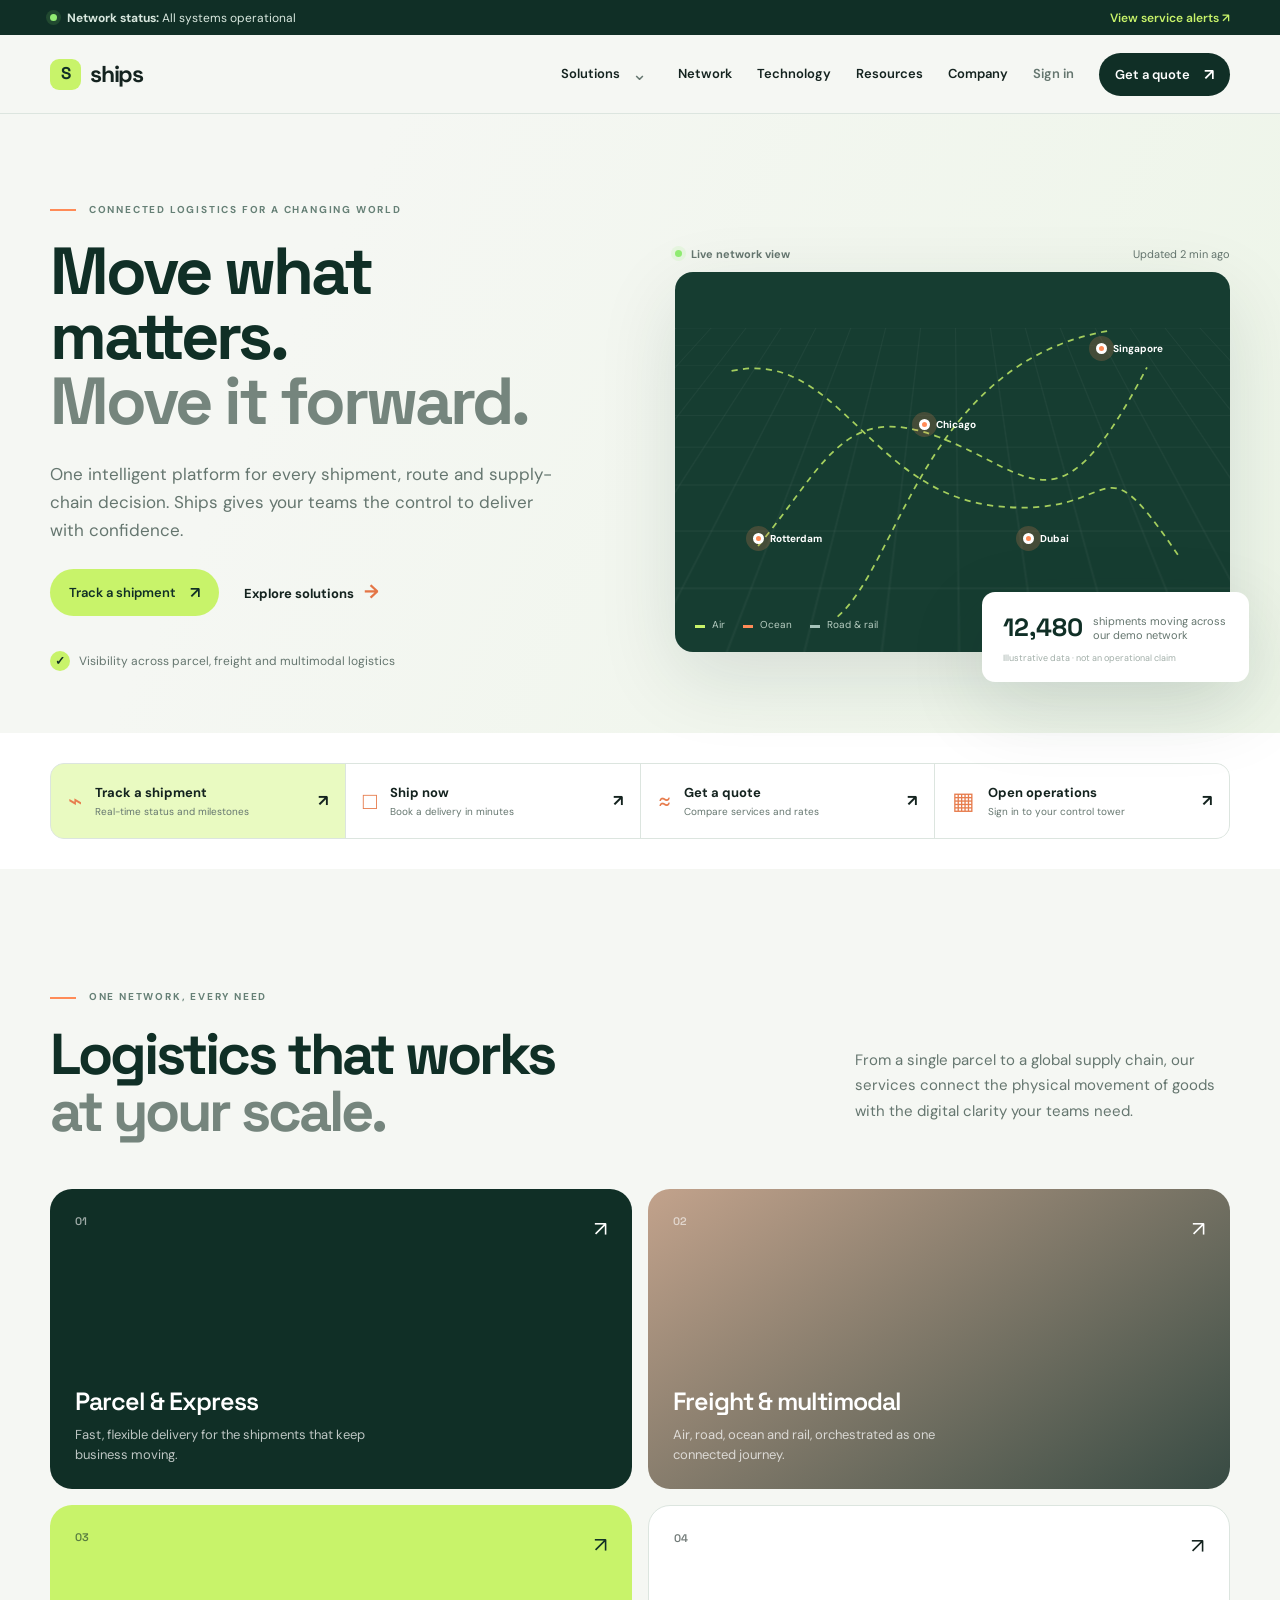
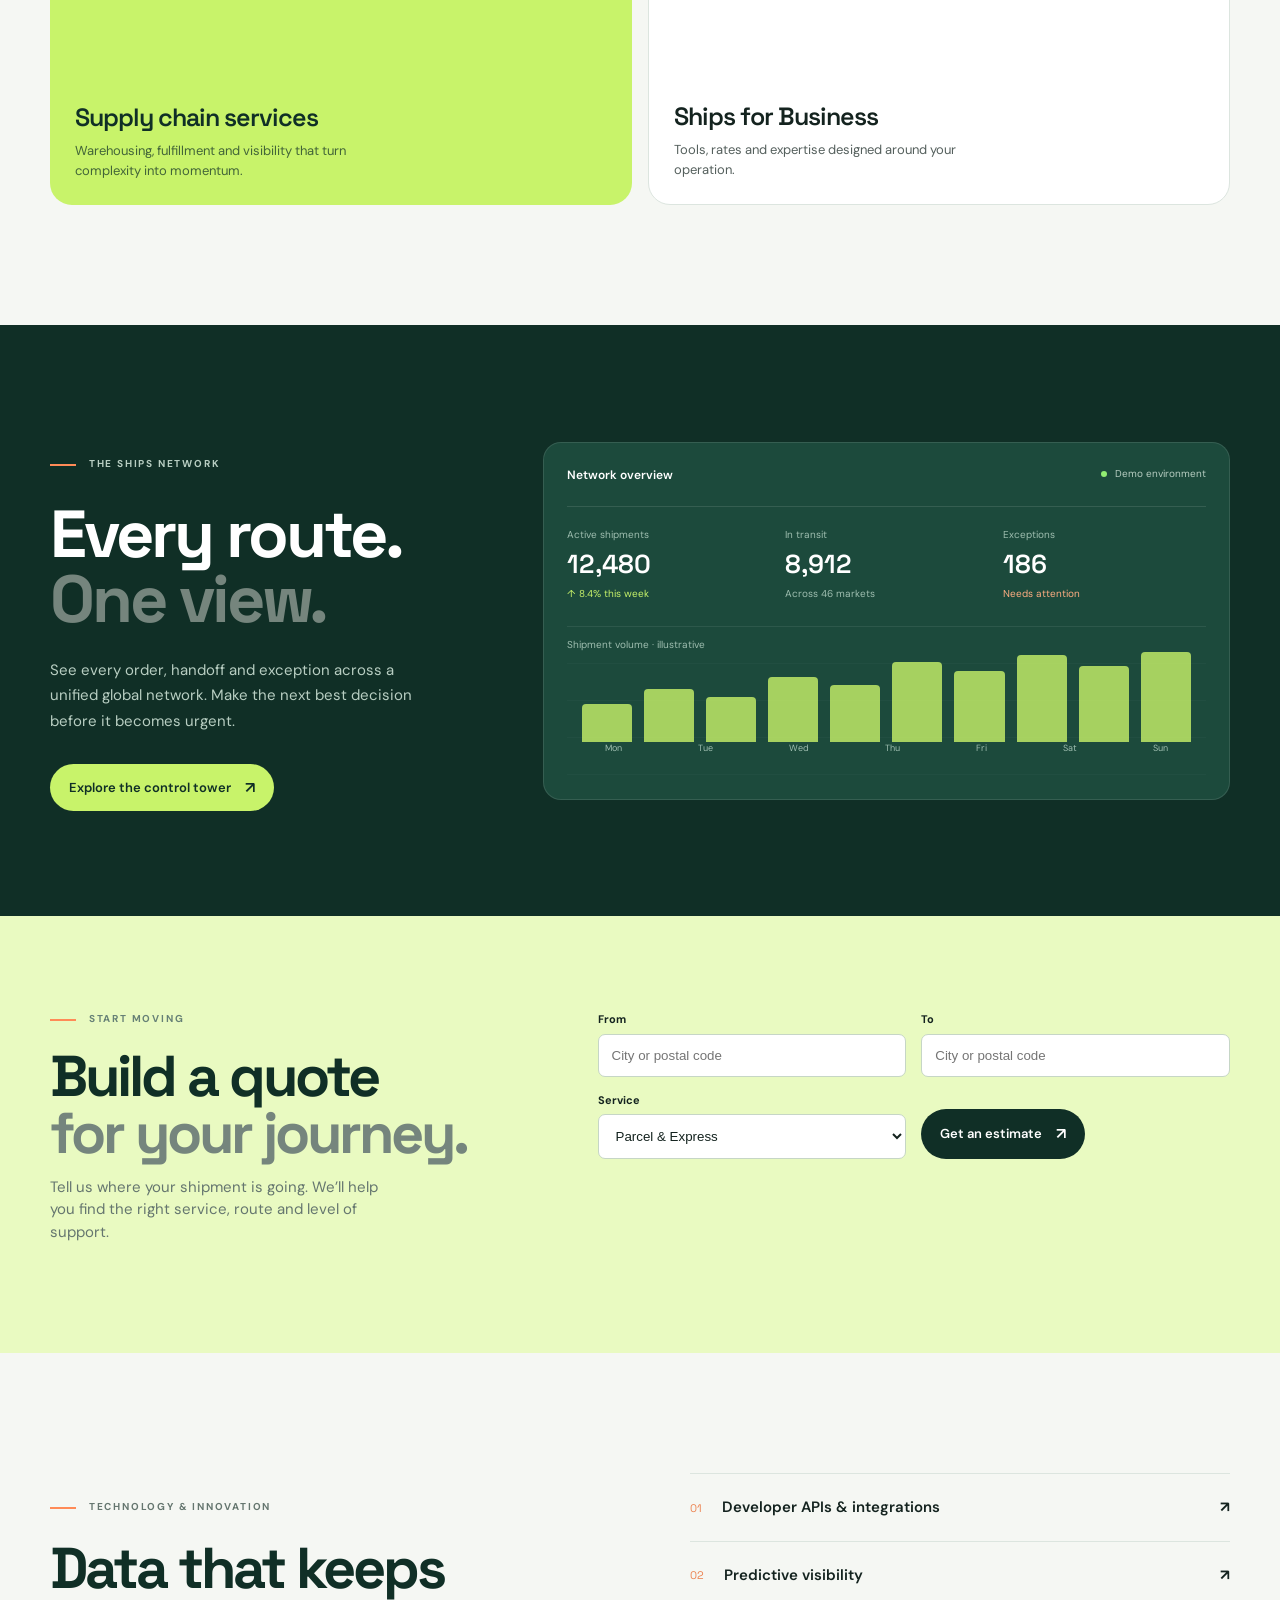
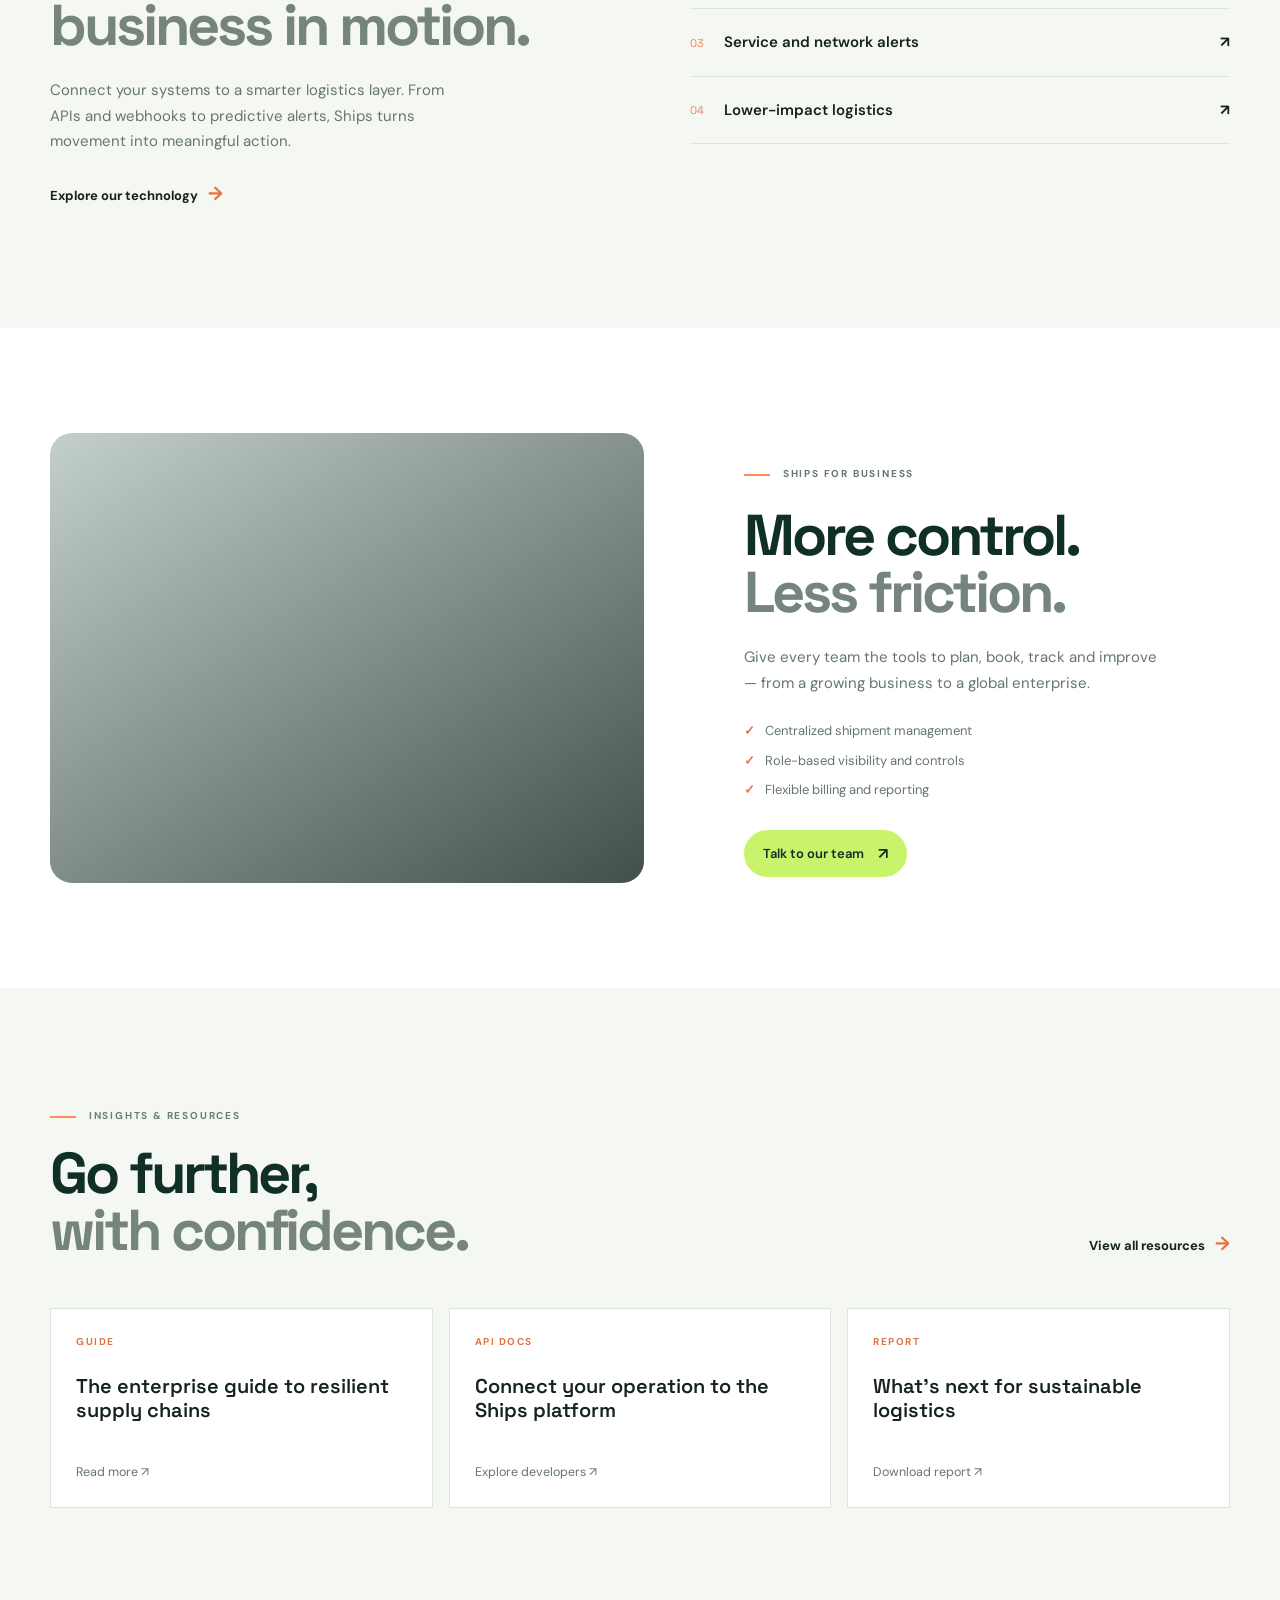
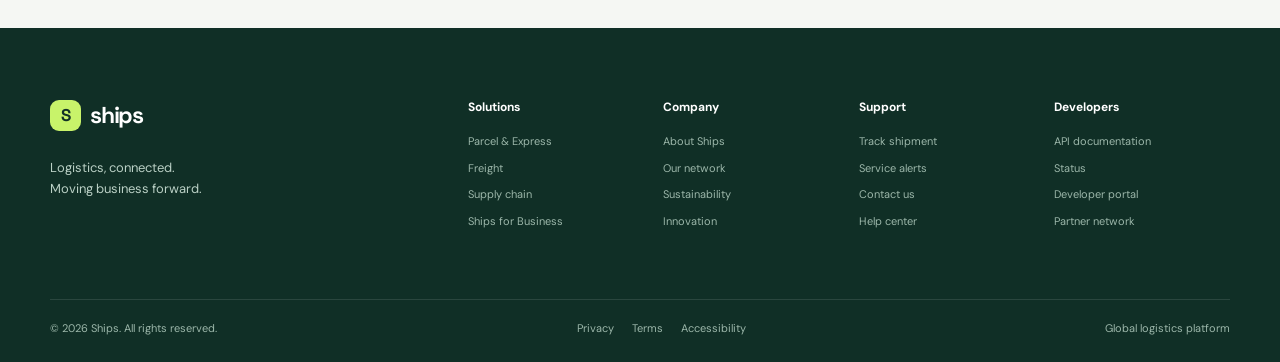
==== commit e295ce3f: "Redesign homepage as enterprise logistics information architecture and utility-first experience." ====
--- a/index.html
+++ b/index.html
@@ -1,18 +1,48 @@
 <!doctype html>
 <html lang="en">
 <head>
-  <meta charset="UTF-8"><meta name="viewport" content="width=device-width, initial-scale=1"><meta name="description" content="Ships is the calm, clear way to track packages and run shipping operations."><title>Ships — Move what matters</title>
-  <link rel="preconnect" href="https://fonts.googleapis.com"><link rel="preconnect" href="https://fonts.gstatic.com" crossorigin><link href="https://fonts.googleapis.com/css2?family=DM+Sans:wght@400;500;600;700&family=Space+Grotesk:wght@500;600;700&display=swap" rel="stylesheet"><link rel="stylesheet" href="https://cdnjs.cloudflare.com/ajax/libs/font-awesome/6.5.2/css/all.min.css"><link rel="stylesheet" href="https://cdn.jsdelivr.net/npm/swiper@11/swiper-bundle.min.css"><link rel="stylesheet" href="styles.css">
+  <meta charset="UTF-8">
+  <meta name="viewport" content="width=device-width, initial-scale=1">
+  <meta name="description" content="Ships enterprise logistics: track, ship, quote and orchestrate global supply chains from one control plane.">
+  <title>Ships | Logistics, connected</title>
+  <link rel="preconnect" href="https://fonts.googleapis.com">
+  <link rel="preconnect" href="https://fonts.gstatic.com" crossorigin>
+  <link href="https://fonts.googleapis.com/css2?family=DM+Sans:wght@400;500;600;700&family=Space+Grotesk:wght@500;600;700&display=swap" rel="stylesheet">
+  <link rel="stylesheet" href="styles.css">
 </head>
-<body><a class="skip-link" href="#main-content">Skip to content</a>
-<header class="site-header"><nav class="nav container" aria-label="Primary"><a class="brand" href="index.html"><span class="brand-mark"><i class="fa-solid fa-location-arrow"></i></span>ships<span class="brand-dot">.</span></a><button class="nav-toggle" aria-expanded="false" aria-controls="site-menu" aria-label="Open menu"><i class="fa-solid fa-bars"></i></button><div class="nav-menu" id="site-menu"><a href="#features">Features</a><a href="#platform">Platform</a><a href="#estimate">Estimate</a><a href="track.html">Track</a><button class="theme-toggle" aria-label="Switch theme"><i class="fa-solid fa-moon"></i></button><a class="button button-small" href="contact.html">Talk to us <i class="fa-solid fa-arrow-right"></i></a></div></nav></header>
-<main id="main-content">
-<section class="hero"><div class="hero-backdrop" aria-hidden="true"></div><div class="hero-orbit orbit-one" aria-hidden="true"></div><div class="hero-orbit orbit-two" aria-hidden="true"></div><div class="container hero-grid"><div class="hero-copy reveal"><p class="eyebrow"><span></span> Shipping without the guesswork</p><h1>Move what <em>matters.</em><br>Track every mile.</h1><p class="hero-text">A calmer, clearer way to send packages, monitor deliveries, and keep every customer in the loop.</p><div class="hero-actions"><a class="button" href="#estimate">Get an estimate <i class="fa-solid fa-arrow-right"></i></a><a class="text-link" href="track.html">Track a shipment <i class="fa-solid fa-arrow-right"></i></a></div><div class="trust-row"><div class="avatar-stack" aria-hidden="true"><span>AN</span><span>MK</span><span>JL</span><span>+</span></div><p><strong>12k+</strong> teams ship smarter with Ships</p></div></div><div class="hero-slider swiper reveal" aria-label="Ships platform highlights"><div class="swiper-wrapper"><article class="swiper-slide hero-slide"><div class="hero-illustration"><svg viewBox="0 0 420 270" role="img" aria-label="Package route illustration"><path class="map-line" d="M40 205 C105 42 190 250 270 100 S360 58 390 25"/><circle cx="40" cy="205" r="11"/><circle cx="390" cy="25" r="11"/><path class="parcel" d="M165 105l45-22 45 22v53l-45 23-45-23z"/><path class="parcel-line" d="M165 105l45 24 45-24M210 129v52"/></svg></div><p class="label">Live visibility</p><h2>Every shipment has a story. See yours unfold.</h2><a href="track.html" class="card-link">Open tracking <i class="fa-solid fa-arrow-right"></i></a></article><article class="swiper-slide hero-slide"><div class="hero-illustration"><svg viewBox="0 0 420 270" role="img" aria-label="Delivery dashboard illustration"><rect class="dash-window" x="45" y="35" width="330" height="200" rx="20"/><path class="chart" d="M78 180l45-42 43 25 58-73 40 35 58-58"/><circle class="chart-dot" cx="264" cy="90" r="7"/><circle class="chart-dot" cx="322" cy="67" r="7"/></svg></div><p class="label">One calm dashboard</p><h2>Make better shipping decisions in less time.</h2><a href="#platform" class="card-link">Explore platform <i class="fa-solid fa-arrow-right"></i></a></article><article class="swiper-slide hero-slide"><div class="hero-illustration"><svg viewBox="0 0 420 270" role="img" aria-label="Mobile delivery illustration"><rect class="phone" x="145" y="18" width="130" height="234" rx="24"/><rect class="phone-screen" x="159" y="47" width="102" height="164" rx="9"/><circle class="phone-dot" cx="210" cy="229" r="7"/><path class="route-small" d="M177 164l25-35 20 18 23-52"/></svg></div><p class="label">Made for mobile</p><h2>Fast answers for teams on the move.</h2><a href="track.html" class="card-link">Try tracking <i class="fa-solid fa-arrow-right"></i></a></article></div><div class="swiper-pagination"></div></div></div><div class="scroll-cue" aria-hidden="true"><span></span> Scroll to explore</div></section>
-<section class="logo-strip container reveal"><p>Trusted by teams who keep the world moving</p><div class="logos"><span>northstar</span><span>VERTEX</span><span>acme<span class="logo-accent">.</span></span><span>monument</span><span>RIVET</span></div></section>
-<section class="stats-section container reveal"><div class="stat-card"><b>98.7%</b><span>On-time delivery rate</span></div><div class="stat-card"><b>24/7</b><span>Shipment visibility</span></div><div class="stat-card"><b>51%</b><span>Faster customer updates</span></div><div class="stat-card"><b>4.9/5</b><span>Average user rating</span></div></section>
-<section class="section" id="features"><div class="container"><div class="section-heading reveal"><p class="eyebrow"><span></span> One platform, every journey</p><h2>Shipping tools built for<br><em>modern teams.</em></h2><p>Everything from parcel updates to dispatch coordination, designed for speed and clarity.</p></div><div class="services-grid"><article class="service-card reveal"><div class="service-icon"><i class="fa-solid fa-route"></i></div><h3>Track with confidence</h3><p>Real-time visibility and proactive updates keep everyone informed.</p></article><article class="service-card reveal"><div class="service-icon"><i class="fa-solid fa-paper-plane"></i></div><h3>Send with ease</h3><p>Compare rates, create labels, and schedule pickups in a few taps.</p></article><article class="service-card reveal"><div class="service-icon"><i class="fa-solid fa-chart-line"></i></div><h3>Grow smarter</h3><p>Understand delivery performance and improve the customer experience.</p></article></div></div></section>
-<section class="section process-section" id="platform"><div class="container platform-grid"><div class="platform-visual reveal"><div class="dashboard-card"><div class="dash-topbar"><i></i><i></i><i></i></div><small>Shipment overview</small><strong>1,284 active orders <em>+18.4%</em></strong><div class="bar-chart"><i style="height:32%"></i><i style="height:55%"></i><i style="height:44%"></i><i style="height:70%"></i><i style="height:90%"></i><i style="height:74%"></i></div><div class="order-row"><span>#12578</span><b>In transit</b><span>2 days</span></div><div class="order-row"><span>#22849</span><b>Delivered</b><span>Today</span></div></div><div class="floating-card"><small>Live alerts</small><strong>7 high-priority packages</strong><span>● 3 delayed by weather</span></div></div><div class="platform-copy reveal"><p class="eyebrow"><span></span> Built for visibility</p><h2>A clear operating view for <em>every shipment.</em></h2><p>Keep customers informed and your team aligned with live updates, route insights, and smarter dispatch workflows.</p><ul class="check-list"><li><i class="fa-solid fa-circle-check"></i> Unified parcel tracking</li><li><i class="fa-solid fa-circle-check"></i> Alerts for exceptions and delays</li><li><i class="fa-solid fa-circle-check"></i> Real-time team dashboards</li></ul><a class="button button-outline" href="track.html">Explore tracking <i class="fa-solid fa-arrow-right"></i></a></div></div></section>
-<section class="section" id="estimate"><div class="container estimate-box reveal"><div class="section-heading"><p class="eyebrow"><span></span> Instant estimate</p><h2>Know the cost<br><em>before you ship.</em></h2><p>Our demo estimator uses destination, weight, dimensions, speed, and insurance to create a transparent estimate.</p></div><form class="estimate-form" id="estimate-form" novalidate><div class="field"><label for="from">From ZIP / city</label><input id="from" required placeholder="10001 or New York"></div><div class="field"><label for="to">To ZIP / city</label><input id="to" required placeholder="90210 or Los Angeles"></div><div class="field"><label for="weight">Weight (lb)</label><input id="weight" type="number" min="0.1" step="0.1" value="2" required></div><div class="field"><label for="speed">Service speed</label><select id="speed"><option value="economy">Economy · 5–7 days</option><option value="standard" selected>Standard · 3–5 days</option><option value="express">Express · 1–2 days</option></select></div><div class="field"><label for="insurance">Declared value ($)</label><input id="insurance" type="number" min="0" value="0"></div><button class="button" type="submit">Calculate shipping <i class="fa-solid fa-calculator"></i></button><p class="form-message" id="estimate-result" role="status" aria-live="polite"></p></form></div></section>
-<section class="section testimonial-section"><div class="container"><div class="section-heading reveal"><p class="eyebrow"><span></span> Customer stories</p><h2>Teams switch to Ships<br><em>to ship smarter.</em></h2></div><div class="swiper testimonials-swiper reveal"><div class="swiper-wrapper"><article class="swiper-slide testimonial-card"><div class="rating">★★★★★</div><p>“Ships helped us reduce customer follow-ups by nearly half.”</p><strong>Alicia N. <small>· Operations Lead</small></strong></article><article class="swiper-slide testimonial-card"><div class="rating">★★★★★</div><p>“Clear, polished, and fast. Our team adopted it immediately.”</p><strong>Marcus L. <small>· Head of Logistics</small></strong></article><article class="swiper-slide testimonial-card"><div class="rating">★★★★★</div><p>“The mobile experience feels premium and effortless.”</p><strong>Sarah M. <small>· Warehouse Manager</small></strong></article></div><div class="swiper-pagination"></div></div></div></section>
-<section class="section contact-section" id="contact"><div class="container contact-grid"><div class="section-heading reveal"><p class="eyebrow"><span></span> Let's talk</p><h2>Make shipping feel<br><em>simple again.</em></h2><p>Tell us what you are moving and where the friction is. Our team will get back to you within one business day.</p><a class="text-link" href="contact.html">Open contact page <i class="fa-solid fa-arrow-right"></i></a></div><form class="contact-form reveal" id="contact-form" novalidate><div class="field"><label for="contact-name">Name</label><input id="contact-name" required minlength="2" autocomplete="name"><small class="error" data-error-for="contact-name"></small></div><div class="field"><label for="contact-email">Work email</label><input id="contact-email" type="email" required autocomplete="email"><small class="error" data-error-for="contact-email"></small></div><div class="field full"><label for="contact-message">How can we help?</label><textarea id="contact-message" rows="4" required minlength="20"></textarea><small class="error" data-error-for="contact-message"></small></div><button class="button" type="submit">Send message <i class="fa-solid fa-paper-plane"></i></button><p class="form-message" id="contact-result" role="status" aria-live="polite"></p></form></div></section>
-</main><footer class="footer"><div class="container footer-grid"><a class="brand" href="#top"><span class="brand-mark"><i class="fa-solid fa-location-arrow"></i></span>ships<span class="brand-dot">.</span></a><p>Moving what matters, everywhere.</p><div class="socials"><a href="contact.html" aria-label="Contact"><i class="fa-solid fa-envelope"></i></a><a href="track.html" aria-label="Track"><i class="fa-solid fa-location-dot"></i></a></div></div><div class="container footer-bottom"><span>© 2024 Ships. All rights reserved.</span><span>Built for the journey ahead.</span></div></footer><script src="https://cdn.jsdelivr.net/npm/swiper@11/swiper-bundle.min.js"></script><script src="script.js"></script></body></html>
+<body>
+  <a class="skip-link" href="#main-content">Skip to content</a>
+  <div class="alert-bar"><div class="container alert-inner"><span class="status-dot"></span><span><strong>Network status:</strong> All systems operational</span><a href="alerts.html">View service alerts <span aria-hidden="true">↗</span></a></div></div>
+  <header class="site-header">
+    <div class="container nav-wrap">
+      <a class="brand" href="index.html" aria-label="Ships home"><span class="brand-mark">S</span><span>ships</span></a>
+      <button class="nav-toggle" aria-expanded="false" aria-controls="primary-nav"><span></span><span></span><span></span><b>Menu</b></button>
+      <nav id="primary-nav" class="primary-nav" aria-label="Primary navigation">
+        <div class="nav-item"><a href="#solutions">Solutions</a><button class="chevron" aria-label="Expand solutions">⌄</button></div>
+        <div class="nav-item"><a href="#network">Network</a></div>
+        <div class="nav-item"><a href="#technology">Technology</a></div>
+        <div class="nav-item"><a href="#resources">Resources</a></div>
+        <div class="nav-item"><a href="#company">Company</a></div>
+        <a class="nav-link login" href="login.html">Sign in</a><a class="button button-dark nav-cta" href="#quote">Get a quote <span>↗</span></a>
+      </nav>
+    </div>
+  </header>
+  <main id="main-content">
+    <section class="hero">
+      <div class="container hero-grid">
+        <div class="hero-copy"><p class="eyebrow"><span></span> Connected logistics for a changing world</p><h1>Move what matters.<br><em>Move it forward.</em></h1><p class="hero-lead">One intelligent platform for every shipment, route and supply-chain decision. Ships gives your teams the control to deliver with confidence.</p><div class="hero-actions"><a class="button button-lime" href="track.html">Track a shipment <span>↗</span></a><a class="text-link" href="#solutions">Explore solutions <span>→</span></a></div><div class="hero-note"><span class="mini-check">✓</span><span>Visibility across parcel, freight and multimodal logistics</span></div></div>
+        <div class="hero-visual"><div class="visual-label"><span class="live-dot"></span> Live network view <span class="visual-time">Updated 2 min ago</span></div><div class="map-card"><div class="map-grid"></div><svg class="route-lines" viewBox="0 0 600 430" aria-hidden="true"><path d="M80 310 C155 220, 176 145, 285 187 S420 300, 520 108"/><path d="M50 112 C170 85, 205 250, 350 265 S460 180, 555 320"/><path d="M170 390 C240 330, 270 100, 480 66"/></svg><div class="map-point p1"><i></i><b>Rotterdam</b></div><div class="map-point p2"><i></i><b>Singapore</b></div><div class="map-point p3"><i></i><b>Chicago</b></div><div class="map-point p4"><i></i><b>Dubai</b></div><div class="map-legend"><span><i class="legend-air"></i> Air</span><span><i class="legend-ocean"></i> Ocean</span><span><i class="legend-land"></i> Road & rail</span></div></div><div class="hero-stat"><strong>12,480</strong><span>shipments moving across our demo network</span><small>Illustrative data · not an operational claim</small></div></div>
+      </div>
+    </section>
+    <section class="quick-actions"><div class="container action-grid"><a class="action-card active" href="track.html"><span class="action-icon">⌁</span><span><b>Track a shipment</b><small>Real-time status and milestones</small></span><strong>↗</strong></a><a class="action-card" href="send.html"><span class="action-icon">□</span><span><b>Ship now</b><small>Book a delivery in minutes</small></span><strong>↗</strong></a><a class="action-card" href="#quote"><span class="action-icon">≈</span><span><b>Get a quote</b><small>Compare services and rates</small></span><strong>↗</strong></a><a class="action-card" href="dashboard.html"><span class="action-icon">▦</span><span><b>Open operations</b><small>Sign in to your control tower</small></span><strong>↗</strong></a></div></section>
+    <section id="solutions" class="section solutions"><div class="container"><div class="section-intro"><div><p class="eyebrow"><span></span> One network, every need</p><h2>Logistics that works<br><em>at your scale.</em></h2></div><p>From a single parcel to a global supply chain, our services connect the physical movement of goods with the digital clarity your teams need.</p></div><div class="solution-grid"><a class="solution-card card-dark" href="#quote"><span class="card-number">01</span><div><h3>Parcel & Express</h3><p>Fast, flexible delivery for the shipments that keep business moving.</p></div><span class="card-arrow">↗</span></a><a class="solution-card card-image" href="#quote"><span class="card-number">02</span><div><h3>Freight & multimodal</h3><p>Air, road, ocean and rail, orchestrated as one connected journey.</p></div><span class="card-arrow">↗</span></a><a class="solution-card card-lime" href="#quote"><span class="card-number">03</span><div><h3>Supply chain services</h3><p>Warehousing, fulfillment and visibility that turn complexity into momentum.</p></div><span class="card-arrow">↗</span></a><a class="solution-card card-outline" href="#business"><span class="card-number">04</span><div><h3>Ships for Business</h3><p>Tools, rates and expertise designed around your operation.</p></div><span class="card-arrow">↗</span></a></div></div></section>
+    <section id="network" class="network-section"><div class="container network-grid"><div class="network-copy"><p class="eyebrow eyebrow-light"><span></span> The Ships network</p><h2>Every route.<br><em>One view.</em></h2><p>See every order, handoff and exception across a unified global network. Make the next best decision before it becomes urgent.</p><a class="button button-lime" href="dashboard.html">Explore the control tower <span>↗</span></a></div><div class="network-panel"><div class="panel-head"><span>Network overview</span><span class="panel-live"><i></i> Demo environment</span></div><div class="metric-row"><div><small>Active shipments</small><strong>12,480</strong><span class="positive">↑ 8.4% this week</span></div><div><small>In transit</small><strong>8,912</strong><span>Across 46 markets</span></div><div><small>Exceptions</small><strong>186</strong><span class="warning">Needs attention</span></div></div><div class="chart"><span class="chart-title">Shipment volume · illustrative</span><div class="bars"><i style="height:42%"></i><i style="height:58%"></i><i style="height:50%"></i><i style="height:72%"></i><i style="height:63%"></i><i style="height:88%"></i><i style="height:78%"></i><i style="height:96%"></i><i style="height:84%"></i><i style="height:100%"></i></div><div class="chart-days"><span>Mon</span><span>Tue</span><span>Wed</span><span>Thu</span><span>Fri</span><span>Sat</span><span>Sun</span></div></div></div></div></section>
+    <section id="quote" class="quote-section"><div class="container quote-box"><div><p class="eyebrow"><span></span> Start moving</p><h2>Build a quote<br><em>for your journey.</em></h2><p>Tell us where your shipment is going. We’ll help you find the right service, route and level of support.</p></div><form id="quote-form"><label>From<input required id="from" placeholder="City or postal code"></label><label>To<input required id="to" placeholder="City or postal code"></label><label>Service<select id="service"><option>Parcel & Express</option><option>Freight</option><option>Air</option><option>Ocean</option><option>Road & rail</option></select></label><button class="button button-dark" type="submit">Get an estimate <span>↗</span></button><p class="form-result" role="status"></p></form></div></section>
+    <section id="technology" class="section technology"><div class="container two-col"><div><p class="eyebrow"><span></span> Technology & innovation</p><h2>Data that keeps<br><em>business in motion.</em></h2><p>Connect your systems to a smarter logistics layer. From APIs and webhooks to predictive alerts, Ships turns movement into meaningful action.</p><a class="text-link" href="#resources">Explore our technology <span>→</span></a></div><div class="tech-list"><a href="#resources"><b>01</b><span>Developer APIs & integrations</span><strong>↗</strong></a><a href="#resources"><b>02</b><span>Predictive visibility</span><strong>↗</strong></a><a href="#resources"><b>03</b><span>Service and network alerts</span><strong>↗</strong></a><a href="#sustainability"><b>04</b><span>Lower-impact logistics</span><strong>↗</strong></a></div></div></section>
+    <section id="business" class="business-section"><div class="container business-grid"><div class="business-image"></div><div><p class="eyebrow"><span></span> Ships for Business</p><h2>More control.<br><em>Less friction.</em></h2><p>Give every team the tools to plan, book, track and improve — from a growing business to a global enterprise.</p><ul><li>Centralized shipment management</li><li>Role-based visibility and controls</li><li>Flexible billing and reporting</li></ul><a class="button button-lime" href="signup.html">Talk to our team <span>↗</span></a></div></div></section>
+    <section id="resources" class="resources section"><div class="container"><div class="section-intro"><div><p class="eyebrow"><span></span> Insights & resources</p><h2>Go further,<br><em>with confidence.</em></h2></div><a class="text-link" href="pages.html">View all resources <span>→</span></a></div><div class="resource-grid"><a href="pages.html"><span>GUIDE</span><h3>The enterprise guide to resilient supply chains</h3><small>Read more ↗</small></a><a href="pages.html"><span>API DOCS</span><h3>Connect your operation to the Ships platform</h3><small>Explore developers ↗</small></a><a href="pages.html"><span>REPORT</span><h3>What’s next for sustainable logistics</h3><small>Download report ↗</small></a></div></div></section>
+  </main>
+  <footer id="company" class="footer"><div class="container footer-top"><div class="footer-brand"><a class="brand brand-light" href="index.html"><span class="brand-mark">S</span><span>ships</span></a><p>Logistics, connected.<br>Moving business forward.</p></div><div class="footer-links"><div><b>Solutions</b><a href="#solutions">Parcel & Express</a><a href="#solutions">Freight</a><a href="#solutions">Supply chain</a><a href="#business">Ships for Business</a></div><div><b>Company</b><a href="#company">About Ships</a><a href="#network">Our network</a><a href="#sustainability">Sustainability</a><a href="#technology">Innovation</a></div><div><b>Support</b><a href="track.html">Track shipment</a><a href="alerts.html">Service alerts</a><a href="contact.html">Contact us</a><a href="pages.html">Help center</a></div><div><b>Developers</b><a href="#resources">API documentation</a><a href="#resources">Status</a><a href="#resources">Developer portal</a><a href="#resources">Partner network</a></div></div></div><div class="container footer-bottom"><span>© 2026 Ships. All rights reserved.</span><span><a href="#company">Privacy</a><a href="#company">Terms</a><a href="#company">Accessibility</a></span><span>Global logistics platform</span></div></footer>
+  <script src="script.js"></script>
+</body>
+</html>
--- a/styles.css
+++ b/styles.css
@@ -1,2 +1 @@
-/* Enhanced page styles */
-:root{--ink:#14231f;--muted:#687872;--paper:#f6f8f4;--surface:#fff;--line:#dfe7e2;--green:#b8ed6f;--deep:#102f26;--accent:#e5ffb8;--shadow:0 24px 70px rgba(20,35,31,.12);--radius:24px} [data-theme=dark]{--ink:#eef5ed;--muted:#aabbb2;--paper:#0d1814;--surface:#122720;--line:#2f4a42;--deep:#07140f;--accent:#1d352f;--shadow:0 24px 70px #0008}*{box-sizing:border-box}html{scroll-behavior:smooth}body{margin:0;color:var(--ink);background:var(--paper);font:400 16px/1.6 "DM Sans",sans-serif;transition:.3s}h1,h2,h3,.brand{font-family:"Space Grotesk",sans-serif}h1,h2{line-height:1.03;letter-spacing:-.055em}h1{font-size:clamp(3.4rem,7vw,6.5rem);margin:.5rem 0 1.5rem}h2{font-size:clamp(2.7rem,5vw,5rem)}h3{font-size:1.3rem}em{color:#69a83c;font-style:normal}[data-theme=dark] em{color:var(--green)}a{color:inherit;text-decoration:none}button,input,select,textarea{font:inherit}button{cursor:pointer}.container{width:min(1120px,calc(100% - 40px));margin:auto}.sr-only{position:absolute;width:1px;height:1px;overflow:hidden;clip:rect(0,0,0,0)}.skip-link{position:absolute;top:-80px;left:1rem;z-index:30;padding:.7rem 1rem;background:var(--green);border-radius:999px}.skip-link:focus{top:1rem}.site-header{position:absolute;inset:0 0 auto;z-index:10}.nav{min-height:88px;display:flex;align-items:center;justify-content:space-between}.brand{display:inline-flex;align-items:center;gap:.35rem;font-size:1.6rem;font-weight:700;letter-spacing:-.08em}.brand-mark{display:grid;place-items:center;width:32px;height:32px;border-radius:11px;background:var(--green);color:var(--deep);transform:rotate(-20deg)}.brand-dot{color:#78b54a}.nav-menu{display:flex;align-items:center;gap:2rem;font-weight:600;font-size:.92rem}.nav-menu a:not(.button),.theme-toggle{opacity:.75;transition:.2s}.nav-menu a:hover,.theme-toggle:hover{opacity:1;transform:translateY(-2px)}.theme-toggle,.nav-toggle{border:0;background:none;color:inherit}.nav-toggle{display:none;font-size:1.3rem}.button{display:inline-flex;align-items:center;justify-content:center;gap:.7rem;padding:1rem 1.35rem;border:1px solid var(--green);border-radius:999px;background:var(--green);color:#173a2f;font-weight:700;box-shadow:0 10px 25px #7db74333;transition:.25s}.button:hover{transform:translateY(-3px);box-shadow:0 15px 30px #7db74355}.button-small{padding:.75rem 1rem;font-size:.82rem}.button-outline{border-color:var(--line);background:transparent;color:var(--ink);box-shadow:none}.text-link,.card-link{display:inline-flex;align-items:center;gap:.7rem;font-weight:700}.text-link i,.card-link i{color:#6ca946}.hero{position:relative;display:flex;align-items:center;min-height:820px;overflow:hidden;background:var(--deep);color:#f5faf3}.hero-backdrop{position:absolute;inset:0;background:linear-gradient(110deg,#071d17f5 8%,#12382dcc 55%,#071d1788),url('https://images.unsplash.com/photo-1519003722824-194d4455a60c?auto=format&fit=crop&w=2600&q=90') center/cover;animation:cinematic-pan 22s ease-in-out infinite alternate}.hero-backdrop:after{content:"";position:absolute;inset:0;background:radial-gradient(circle at 75% 30%,#b8ed6f22,transparent 35%),linear-gradient(180deg,transparent,#071d1744)}.hero-grid{position:relative;z-index:1;display:grid;grid-template-columns:1fr .85fr;gap:4rem;align-items:center;padding-top:4rem}.eyebrow{display:flex;align-items:center;gap:.65rem;color:#91c866;text-transform:uppercase;letter-spacing:.14em;font-size:.7rem;font-weight:700}.eyebrow span{width:24px;height:2px;background:currentColor}.hero h1 em{color:var(--green)}.hero-text{max-width:510px;color:#c6d6cc;font-size:1.08rem}.hero-actions{display:flex;gap:1.5rem;align-items:center;margin:2rem 0 3rem}.trust-row{display:flex;align-items:center;gap:1rem;color:#b5c9be;font-size:.82rem}.trust-row p{margin:0}.trust-row strong{color:#fff}.avatar-stack{display:flex}.avatar-stack span{display:grid;place-items:center;width:30px;height:30px;margin-left:-7px;border:2px solid var(--deep);border-radius:50%;background:#d4efc3;color:#375541;font-size:.58rem;font-weight:700}.avatar-stack span:first-child{margin-left:0;background:#f5c4aa}.avatar-stack span:nth-child(2){background:#c6ccf3}.avatar-stack span:nth-child(3){background:#f3d891}.hero-slider{width:100%;max-width:460px;overflow:hidden}.hero-slide{min-height:490px;padding:1.8rem;border:1px solid #ffffff2b;border-radius:28px;background:#ffffff16;backdrop-filter:blur(18px);box-shadow:0 30px 80px #0005;transition:transform .4s}.hero-slide:hover{transform:translateY(-8px)}.hero-slide h2{color:#fff;font-size:2rem;letter-spacing:-.04em;margin:.4rem 0 1.5rem}.hero-illustration{height:245px;display:grid;place-items:center}.hero-illustration svg{width:100%;height:100%;overflow:visible}.map-line,.route-small{fill:none;stroke:var(--green);stroke-width:5;stroke-dasharray:8 10;animation:dash 5s linear infinite}.hero-illustration circle{fill:var(--green)}.parcel{fill:#b8ed6f33;stroke:var(--green);stroke-width:4}.parcel-line,.chart{fill:none;stroke:#e5ffb8;stroke-width:4}.dash-window,.phone{fill:#ffffff0b;stroke:#b8ed6f;stroke-width:3}.chart-dot{fill:#fff}.phone-screen{fill:#b8ed6f22;stroke:#e5ffb8;stroke-width:2}.phone-dot{fill:#fff}.swiper-pagination-bullet{background:#fff;opacity:.45}.swiper-pagination-bullet-active{background:var(--green);opacity:1}.scroll-cue{position:absolute;bottom:1.5rem;left:50%;color:#9fb8aa;font-size:.65rem;text-transform:uppercase;letter-spacing:.14em;transform:translateX(-50%)}.scroll-cue span{display:inline-block;width:1px;height:30px;margin-right:.7rem;vertical-align:middle;background:#9fb8aa}.orbit-one,.orbit-two{position:absolute;border:1px solid #b8ed6f33;border-radius:50%;pointer-events:none}.orbit-one{width:500px;height:500px;right:-180px;top:15%;animation:orbit 18s linear infinite}.orbit-two{width:280px;height:280px;right:10%;top:35%;animation:orbit 12s linear infinite reverse}.logo-strip{padding:3rem 0 2rem}.logo-strip p{text-align:center;color:var(--muted);font-size:.72rem;text-transform:uppercase;letter-spacing:.13em}.logos{display:flex;justify-content:space-between;gap:2rem;color:#82918b;font:700 1.25rem "Space Grotesk"}.logos span{transition:.25s}.logos span:hover{color:var(--ink);transform:translateY(-3px)}.logo-accent{color:#85bd55}.stats-section{display:grid;grid-template-columns:repeat(4,1fr);gap:1rem;padding-block:2rem}.stat-card{padding:1.5rem;border:1px solid var(--line);border-radius:18px;background:#ffffff4d;text-align:center}.stat-card b{display:block;font:700 clamp(1.7rem,3vw,3rem) "Space Grotesk";letter-spacing:-.05em}.stat-card span{color:var(--muted);font-size:.82rem}.section{padding:7rem 0}.section-heading{max-width:650px;margin-bottom:3.5rem}.section-heading h2{margin:.5rem 0 1.2rem}.section-heading>p:last-child{color:var(--muted);max-width:500px}.services-grid{display:grid;grid-template-columns:repeat(3,1fr);gap:1.25rem}.service-card{min-height:280px;padding:2rem;border:1px solid var(--line);border-radius:var(--radius);background:var(--surface);transition:.35s}.service-card:hover{transform:translateY(-10px);border-color:#a7d77b;box-shadow:var(--shadow)}.service-icon{display:grid;place-items:center;width:56px;height:56px;margin-bottom:3rem;border-radius:16px;background:var(--accent);color:#4b7834;font-size:1.35rem;transition:.35s}.service-card:hover .service-icon{transform:rotate(-8deg) scale(1.12);border-radius:50%}.service-card p{color:var(--muted);font-size:.9rem}.process-section{background:linear-gradient(180deg,#e5ffb88c,#e5ffb82e)}.platform-grid,.contact-grid{display:grid;grid-template-columns:1fr 1fr;gap:5rem;align-items:center}.platform-visual{position:relative;min-height:440px;display:grid;place-items:center}.dashboard-card{width:min(100%,530px);padding:1.4rem;border:1px solid #ffffff1c;border-radius:24px;background:#173a2f;color:#ebf2ed;box-shadow:0 28px 60px #173a2f55}.dash-topbar{display:flex;gap:.5rem;border-bottom:1px solid #ffffff12;padding-bottom:.8rem}.dash-topbar i{width:10px;height:10px;border-radius:50%;background:#8ecb6b}.dash-topbar i:first-child{background:#ff8d66}.dash-topbar i:nth-child(2){background:#ffcb66}.dashboard-card small{display:block;color:#8ea79e;margin-top:1rem}.dashboard-card strong{display:block;font-size:1.15rem}.dashboard-card strong em{float:right;font-size:.8rem;color:var(--green)}.bar-chart{display:flex;align-items:end;gap:.7rem;height:135px;margin:1.5rem 0;padding:1rem;border:1px solid #ffffff12;border-radius:18px}.bar-chart i{flex:1;border-radius:12px 12px 0 0;background:linear-gradient(#b8ed6f,#6ec15b)}.order-row{display:grid;grid-template-columns:1fr 1fr 1fr;padding:.7rem .2rem;border-bottom:1px solid #ffffff0f;font-size:.82rem}.order-row b{color:var(--green);font-size:.72rem}.floating-card{position:absolute;right:-5px;bottom:0;width:220px;padding:1rem;border-radius:18px;background:#142923;color:#fff;box-shadow:var(--shadow)}.floating-card small,.floating-card span{display:block;color:#b6c9bd;font-size:.78rem}.floating-card strong{margin:.3rem 0 .7rem;font-size:1rem}.check-list{display:grid;gap:1rem;padding:0;margin:2rem 0 2.5rem;list-style:none}.check-list li{display:flex;gap:.8rem}.check-list i{color:#75b660}.estimate-box{display:grid;grid-template-columns:.75fr 1fr;gap:4rem;align-items:center;padding:3rem;border-radius:var(--radius);background:var(--deep);color:#fff;box-shadow:var(--shadow)}.estimate-box .section-heading>p:last-child{color:#b8cbbd}.estimate-form,.contact-form{display:grid;grid-template-columns:1fr 1fr;gap:1rem}.field{display:flex;flex-direction:column;gap:.35rem}.field label{font-size:.75rem;color:var(--muted);font-weight:700}.estimate-box .field label{color:#b8cbbd}.field input,.field select,.field textarea{width:100%;padding:.85rem 1rem;border:1px solid var(--line);border-radius:12px;background:transparent;color:var(--ink);outline:0}.estimate-box .field input,.estimate-box .field select{border-color:#466858;color:#fff}.estimate-box .field option{color:#14231f}.field input:focus,.field select:focus,.field textarea:focus{border-color:#8ecb6b;box-shadow:0 0 0 3px #8ecb6b22}.estimate-form .button,.contact-form .button{grid-column:1/-1}.form-message{min-height:1.4em;margin:0;color:var(--green);font-size:.85rem}.testimonial-section{background:#b8ed6f14}.testimonials-swiper{overflow:hidden}.testimonial-card{padding:2rem;border:1px solid var(--line);border-radius:var(--radius);background:var(--surface);box-shadow:var(--shadow)}.rating{color:#ffbf5f;letter-spacing:.12em}.testimonial-card p{font-size:1.05rem}.testimonial-card small{color:var(--muted);font-weight:400}.contact-section{background:#e5ffb81c}.contact-form{padding:2rem;border:1px solid var(--line);border-radius:var(--radius);background:var(--surface);box-shadow:var(--shadow)}.field.full{grid-column:1/-1}.error{min-height:1em;color:#d86655;font-size:.72rem}.invalid{border-color:#d86655!important}.footer{padding:2.5rem 0 1.5rem;background:var(--surface);border-top:1px solid var(--line)}.footer-grid,.footer-bottom{display:flex;justify-content:space-between;align-items:center;gap:1rem}.footer-grid p{color:var(--muted)}.socials{display:flex;gap:.7rem}.socials a{display:grid;place-items:center;width:34px;height:34px;border:1px solid var(--line);border-radius:50%;color:var(--muted)}.footer-bottom{margin-top:2rem;padding-top:1.2rem;border-top:1px solid var(--line);color:var(--muted);font-size:.72rem}.reveal{opacity:0;transform:translateY(22px);transition:.7s}.reveal.is-visible{opacity:1;transform:none}@keyframes cinematic-pan{to{transform:scale(1.1) translateX(-1.5%)}}@keyframes dash{to{stroke-dashoffset:-100}}@keyframes orbit{to{transform:rotate(360deg)}}@media(prefers-reduced-motion:reduce){*,*:before,*:after{animation-duration:.01ms!important;transition-duration:.01ms!important;scroll-behavior:auto!important}.reveal{opacity:1;transform:none}}@media(max-width:900px){.nav-toggle{display:block}.nav-menu{position:absolute;top:76px;right:20px;left:20px;display:none;flex-direction:column;align-items:stretch;gap:1rem;padding:1rem;border:1px solid var(--line);border-radius:18px;background:var(--surface);box-shadow:var(--shadow)}.nav-menu.open{display:flex}.hero{min-height:1000px}.hero-grid,.platform-grid,.estimate-box,.contact-grid{grid-template-columns:1fr;gap:3rem}.hero-grid{padding-top:7rem}.hero-slider{max-width:520px}.stats-section,.services-grid{grid-template-columns:1fr 1fr}.logos{flex-wrap:wrap;justify-content:center}}@media(max-width:600px){.container{width:calc(100% - 28px)}h1{font-size:3.4rem}.hero-actions{flex-direction:column;align-items:flex-start}.stats-section,.services-grid,.estimate-form,.contact-form{grid-template-columns:1fr}.field.full,.estimate-form .button,.contact-form .button{grid-column:auto}.estimate-box{padding:1.5rem}.footer-grid,.footer-bottom{align-items:flex-start;flex-direction:column}.hero-slide{min-height:460px}}
+*{box-sizing:border-box} :root{--ink:#14231f;--deep:#102f26;--muted:#65766f;--paper:#f5f7f3;--surface:#fff;--line:#dce5df;--lime:#c8f36a;--lime-soft:#e9fac1;--orange:#ff8b57;--shadow:0 25px 80px rgba(16,47,38,.12);--radius:22px}html{scroll-behavior:smooth}body{margin:0;background:var(--paper);color:var(--ink);font-family:'DM Sans',sans-serif;font-size:15px;line-height:1.5}a{color:inherit;text-decoration:none}.container{width:min(1180px,calc(100% - 48px));margin:auto}.skip-link{position:absolute;left:-999px}.skip-link:focus{left:16px;top:16px;z-index:99;background:var(--lime);padding:10px}.alert-bar{background:var(--deep);color:#d9e8df;font-size:12px}.alert-inner{display:flex;gap:10px;align-items:center;min-height:35px}.alert-inner a{margin-left:auto;color:var(--lime);font-weight:600}.status-dot,.live-dot{width:7px;height:7px;background:#91ed72;border-radius:50%;display:inline-block;box-shadow:0 0 0 4px #91ed7222}.site-header{background:var(--paper);border-bottom:1px solid var(--line);position:sticky;top:0;z-index:20}.nav-wrap{min-height:78px;display:flex;align-items:center;justify-content:space-between}.brand{display:flex;align-items:center;gap:9px;font-family:'Space Grotesk';font-weight:700;font-size:23px;letter-spacing:-1.2px}.brand-mark{display:grid;place-items:center;background:var(--lime);color:var(--deep);width:31px;height:31px;border-radius:9px;font-family:'Space Grotesk';font-size:17px}.primary-nav{display:flex;align-items:center;gap:25px;font-size:13px;font-weight:600}.nav-item{display:flex;align-items:center;gap:6px}.chevron{border:0;background:none;font-size:18px;color:var(--muted);cursor:pointer}.login{color:var(--muted)}.button{display:inline-flex;align-items:center;justify-content:center;gap:14px;border:0;border-radius:99px;padding:13px 19px;font:600 13px 'DM Sans';cursor:pointer;transition:.2s}.button:hover{transform:translateY(-2px)}.button-dark{background:var(--deep);color:white}.button-lime{background:var(--lime);color:var(--deep)}.button span{font-size:16px}.nav-cta{padding:11px 16px}.nav-toggle{display:none}.hero{padding:88px 0 62px;background:linear-gradient(115deg,#f5f7f3 25%,#edf5e8)}.hero-grid{display:grid;grid-template-columns:1fr 1fr;gap:70px;align-items:center}.eyebrow{text-transform:uppercase;letter-spacing:1.8px;color:#668076;font-size:10px;font-weight:700;margin:0 0 22px}.eyebrow span{display:inline-block;width:26px;height:2px;background:var(--orange);vertical-align:middle;margin-right:9px}.hero h1,h2{font-family:'Space Grotesk';letter-spacing:-3px;line-height:.98;margin:0;color:var(--deep);font-size:clamp(46px,5.2vw,74px)}h1 em,h2 em{color:#75857d;font-style:normal}.hero-lead{max-width:515px;color:var(--muted);font-size:17px;line-height:1.65;margin:25px 0}.hero-actions{display:flex;gap:25px;align-items:center}.text-link{font-weight:700;font-size:13px}.text-link span{color:#e47545;margin-left:7px;font-size:19px}.hero-note{display:flex;align-items:center;gap:9px;margin-top:35px;color:var(--muted);font-size:12px}.mini-check{display:grid;place-items:center;width:20px;height:20px;border-radius:50%;background:var(--lime);color:var(--deep);font-weight:bold}.hero-visual{position:relative;padding-top:25px}.visual-label{font-size:11px;font-weight:700;color:var(--muted);display:flex;align-items:center;gap:9px;margin:0 0 10px}.visual-time{font-weight:400;margin-left:auto}.map-card{height:380px;border-radius:18px;background:#163d31;overflow:hidden;position:relative;box-shadow:var(--shadow)}.map-grid{position:absolute;inset:0;background-image:linear-gradient(#ffffff0a 1px,transparent 1px),linear-gradient(90deg,#ffffff0a 1px,transparent 1px);background-size:35px 35px;transform:perspective(400px) rotateX(45deg) scale(1.5);transform-origin:center}.route-lines{position:absolute;inset:0;width:100%;height:100%}.route-lines path{fill:none;stroke:var(--lime);stroke-width:2;stroke-dasharray:7 6;opacity:.8}.map-point{position:absolute;color:white;font-size:10px;display:flex;align-items:center;gap:6px}.map-point i{width:11px;height:11px;background:var(--orange);border:3px solid #fff;border-radius:50%;box-shadow:0 0 0 7px #ff8b5733}.p1{left:14%;top:68%}.p2{right:12%;top:18%}.p3{left:44%;top:38%}.p4{right:29%;top:68%}.map-legend{position:absolute;bottom:20px;left:20px;right:20px;color:#b8cec2;font-size:10px;display:flex;gap:18px}.map-legend i{width:10px;height:3px;display:inline-block;margin-right:4px;background:var(--lime)}.map-legend .legend-ocean{background:var(--orange)}.map-legend .legend-land{background:#a6c3ba}.hero-stat{position:absolute;bottom:-30px;right:-19px;background:white;padding:17px 21px;border-radius:13px;box-shadow:var(--shadow);display:grid;grid-template-columns:auto 135px;gap:0 10px;align-items:center}.hero-stat strong{font-family:'Space Grotesk';font-size:25px;color:var(--deep)}.hero-stat span{font-size:11px;line-height:1.3;color:var(--muted)}.hero-stat small{grid-column:1/-1;font-size:9px;color:#a1aea8;margin-top:5px}.quick-actions{padding:30px 0;background:white}.action-grid{display:grid;grid-template-columns:repeat(4,1fr);gap:1px;background:var(--line);border:1px solid var(--line);border-radius:14px;overflow:hidden}.action-card{display:flex;align-items:center;gap:13px;background:white;padding:19px 17px;transition:.2s}.action-card:hover,.action-card.active{background:var(--lime-soft)}.action-icon{font-size:24px;color:#e77d4e}.action-card span:nth-child(2){display:grid;flex:1}.action-card b{font-size:13px}.action-card small{font-size:10px;color:var(--muted);margin-top:2px}.action-card>strong{font-size:16px}.section{padding:120px 0}.section-intro{display:flex;justify-content:space-between;align-items:end;gap:50px;margin-bottom:50px}.section-intro h2,.technology h2,.business-section h2,.quote-box h2{font-size:clamp(40px,4.5vw,61px)}.section-intro>p{max-width:375px;color:var(--muted);line-height:1.7}.solution-grid{display:grid;grid-template-columns:1fr 1fr;gap:16px}.solution-card{min-height:300px;border-radius:var(--radius);padding:25px;display:flex;flex-direction:column;position:relative;overflow:hidden}.solution-card>div{margin-top:auto;max-width:340px}.solution-card h3{font:600 25px 'Space Grotesk';margin:0 0 8px;letter-spacing:-1px}.solution-card p{margin:0;color:inherit;opacity:.72;font-size:13px;max-width:290px}.card-number{font:600 11px 'Space Grotesk';opacity:.6}.card-arrow{position:absolute;right:25px;top:25px;font-size:21px}.card-dark{background:var(--deep);color:white}.card-image{color:white;background:linear-gradient(145deg,#a97858aa,#1a3028dd),url('https://images.unsplash.com/photo-1566576912321-d58ddd7a6088?auto=format&fit=crop&w=1000&q=80') center/cover}.card-lime{background:var(--lime);color:var(--deep)}.card-outline{background:white;border:1px solid var(--line)}.network-section{background:var(--deep);color:white;padding:105px 0}.network-grid{display:grid;grid-template-columns:.75fr 1.25fr;gap:80px;align-items:center}.eyebrow-light{color:#b6ccc2}.network-copy h2{color:white}.network-copy p{color:#b8cec2;max-width:365px;line-height:1.7;margin:25px 0 30px}.network-panel{background:#1c4a3c;border:1px solid #ffffff1c;border-radius:18px;padding:23px}.panel-head{display:flex;justify-content:space-between;font-size:12px;font-weight:600}.panel-live{font-size:10px;color:#b8cec2;font-weight:400}.panel-live i{display:inline-block;background:#91ed72;width:6px;height:6px;border-radius:50%;margin-right:5px}.metric-row{display:grid;grid-template-columns:repeat(3,1fr);border-top:1px solid #ffffff1c;margin-top:22px;padding-top:20px;gap:15px}.metric-row small,.metric-row span{display:block;color:#9fbeb0;font-size:10px}.metric-row strong{font:600 26px 'Space Grotesk';display:block;margin:5px 0}.positive{color:var(--lime)!important}.warning{color:#ffae82!important}.chart{margin-top:25px;height:150px;position:relative;border-top:1px solid #ffffff13;background:repeating-linear-gradient(to bottom,transparent 0 36px,#ffffff0c 37px)}.chart-title{font-size:10px;color:#9fbeb0;position:absolute;top:10px}.bars{height:115px;display:flex;align-items:end;gap:12px;padding:25px 15px 0}.bars i{display:block;flex:1;background:var(--lime);opacity:.8;border-radius:4px 4px 0 0}.chart-days{display:flex;justify-content:space-around;color:#9fbeb0;font-size:9px}.quote-section{padding:95px 0;background:var(--lime-soft)}.quote-box{display:grid;grid-template-columns:.85fr 1.15fr;gap:80px}.quote-box>div>p:last-child{color:var(--muted);max-width:350px}.quote-box form{display:grid;grid-template-columns:1fr 1fr;gap:15px;align-content:start}.quote-box label{font-size:11px;font-weight:700}.quote-box input,.quote-box select{display:block;width:100%;border:1px solid #c6d6c6;background:white;border-radius:7px;padding:13px;margin-top:6px;font:13px inherit;color:var(--ink)}.quote-box button{margin-top:17px;justify-self:start}.form-result{grid-column:1/-1;color:#39745d;font-size:12px}.two-col{display:grid;grid-template-columns:1fr 1fr;gap:100px}.technology p,.business-section p{color:var(--muted);max-width:420px;line-height:1.7;margin:25px 0}.tech-list{border-top:1px solid var(--line)}.tech-list a{display:flex;gap:20px;align-items:center;border-bottom:1px solid var(--line);padding:22px 0;font-weight:600}.tech-list b{font:11px 'Space Grotesk';color:#ec8351}.tech-list span{flex:1}.business-section{padding:105px 0;background:white}.business-grid{display:grid;grid-template-columns:1.1fr .9fr;gap:100px;align-items:center}.business-image{height:450px;border-radius:var(--radius);background:linear-gradient(145deg,#204d3d44,#14231fcc),url('https://images.unsplash.com/photo-1586528116311-ad8dd3c8310d?auto=format&fit=crop&w=1000&q=85') center/cover}.business-section ul{list-style:none;padding:0;margin:25px 0 30px;color:var(--muted);font-size:13px}.business-section li{margin:10px 0}.business-section li:before{content:'✓';color:#e47845;margin-right:10px;font-weight:bold}.resources{background:var(--paper)}.resource-grid{display:grid;grid-template-columns:repeat(3,1fr);gap:16px}.resource-grid a{background:white;border:1px solid var(--line);padding:25px;min-height:200px;display:flex;flex-direction:column;transition:.2s}.resource-grid a:hover{transform:translateY(-4px);box-shadow:var(--shadow)}.resource-grid span{font-size:10px;letter-spacing:1.5px;color:#df7546;font-weight:bold}.resource-grid h3{font:600 20px 'Space Grotesk';line-height:1.2;margin:25px 0}.resource-grid small{margin-top:auto;color:var(--muted)}.footer{background:var(--deep);color:#bad0c5;padding:70px 0 25px}.brand-light{color:white}.footer-brand p{font-size:13px;line-height:1.6;margin-top:25px}.footer-top{display:grid;grid-template-columns:1fr 2.4fr;gap:100px;padding-bottom:70px}.footer-links{display:grid;grid-template-columns:repeat(4,1fr);gap:20px}.footer-links div{display:grid;align-content:start;gap:10px}.footer-links b{color:white;font-size:12px;margin-bottom:7px}.footer-links a,.footer-bottom{font-size:11px;color:#9cb7aa}.footer-links a:hover,.footer-bottom a:hover{color:var(--lime)}.footer-bottom{border-top:1px solid #ffffff1c;padding-top:20px;display:flex;justify-content:space-between}.footer-bottom span:nth-child(2){display:flex;gap:18px}@media(max-width:850px){.container{width:min(100% - 32px,600px)}.primary-nav{display:none;position:absolute;top:78px;left:0;right:0;padding:20px 24px;background:var(--paper);border-bottom:1px solid var(--line);flex-direction:column;align-items:stretch;gap:16px}.primary-nav.open{display:flex}.nav-toggle{display:flex;align-items:center;gap:4px;border:0;background:none;font:600 11px 'DM Sans';color:var(--deep);flex-direction:column}.nav-toggle span{width:20px;height:2px;background:var(--deep)}.nav-toggle b{font-weight:600}.hero{padding-top:55px}.hero-grid,.network-grid,.quote-box,.two-col,.business-grid{grid-template-columns:1fr;gap:55px}.hero-visual{max-width:570px}.action-grid{grid-template-columns:1fr 1fr}.section{padding:80px 0}.business-image{height:300px}.footer-top{grid-template-columns:1fr;gap:50px}.footer-links{gap:28px}}@media(max-width:560px){.alert-inner{font-size:10px}.alert-inner a{display:none}.hero h1{font-size:48px}.hero-actions{align-items:start;flex-direction:column;gap:18px}.hero-stat{right:5px}.map-card{height:300px}.action-grid,.solution-grid,.resource-grid{grid-template-columns:1fr}.action-card{padding:16px}.section-intro{display:block}.section-intro>p{margin-top:25px}.metric-row strong{font-size:20px}.bars{gap:5px}.footer-links{grid-template-columns:1fr 1fr}.footer-bottom{display:block;line-height:2}.footer-bottom span{display:flex!important;gap:13px;flex-wrap:wrap}.quote-box form{grid-template-columns:1fr}}
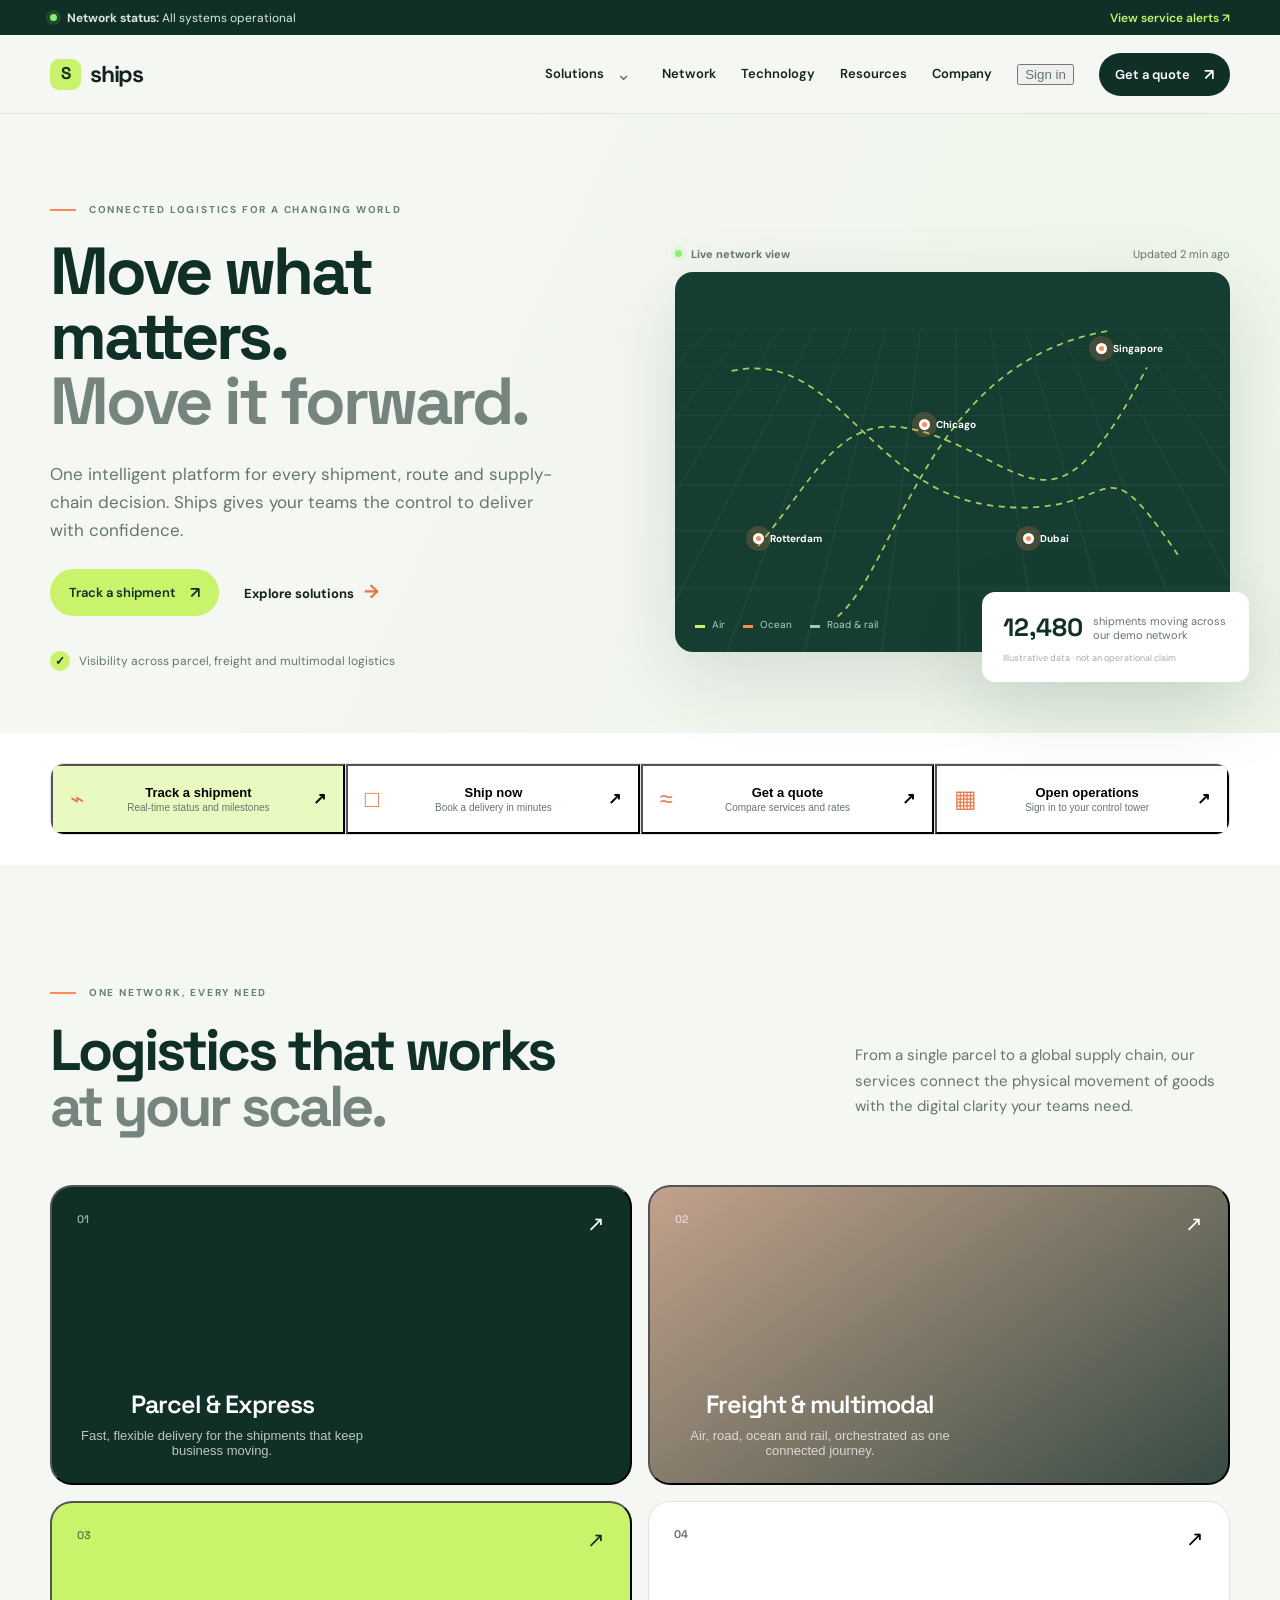
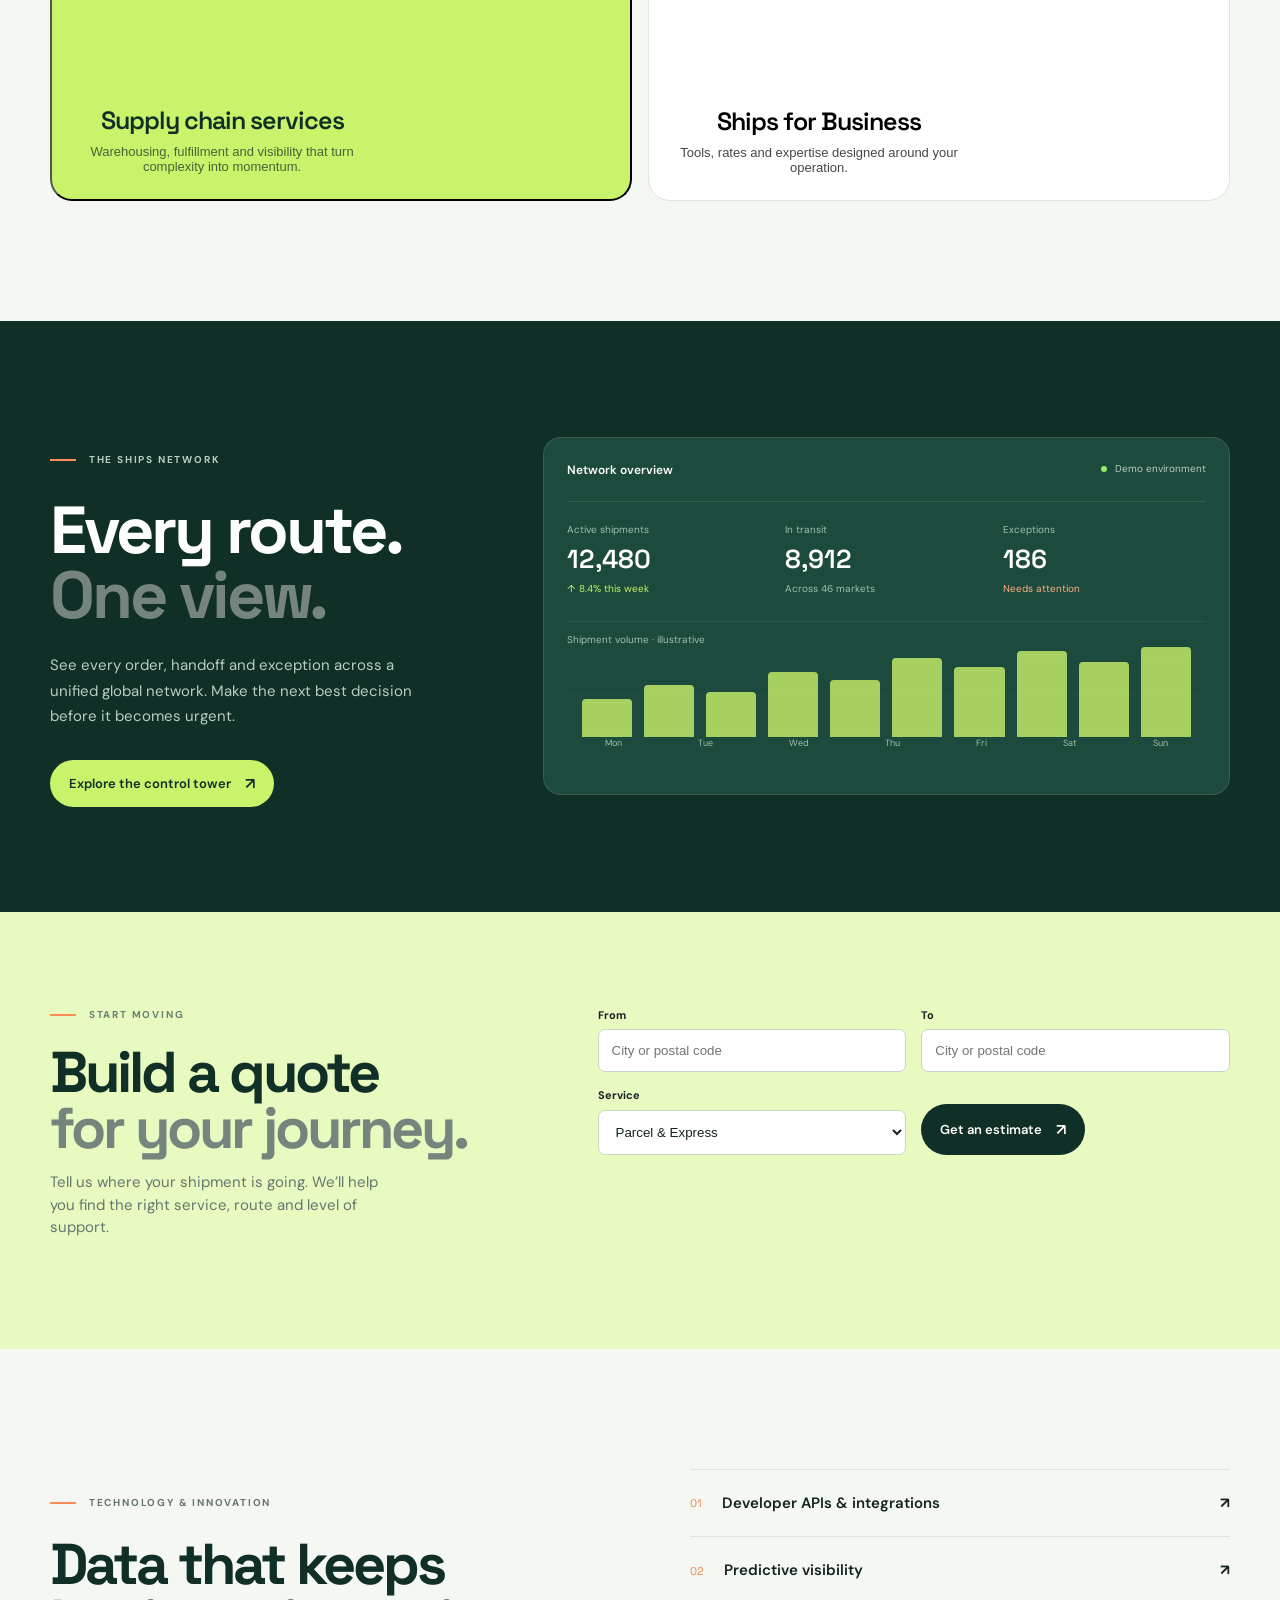
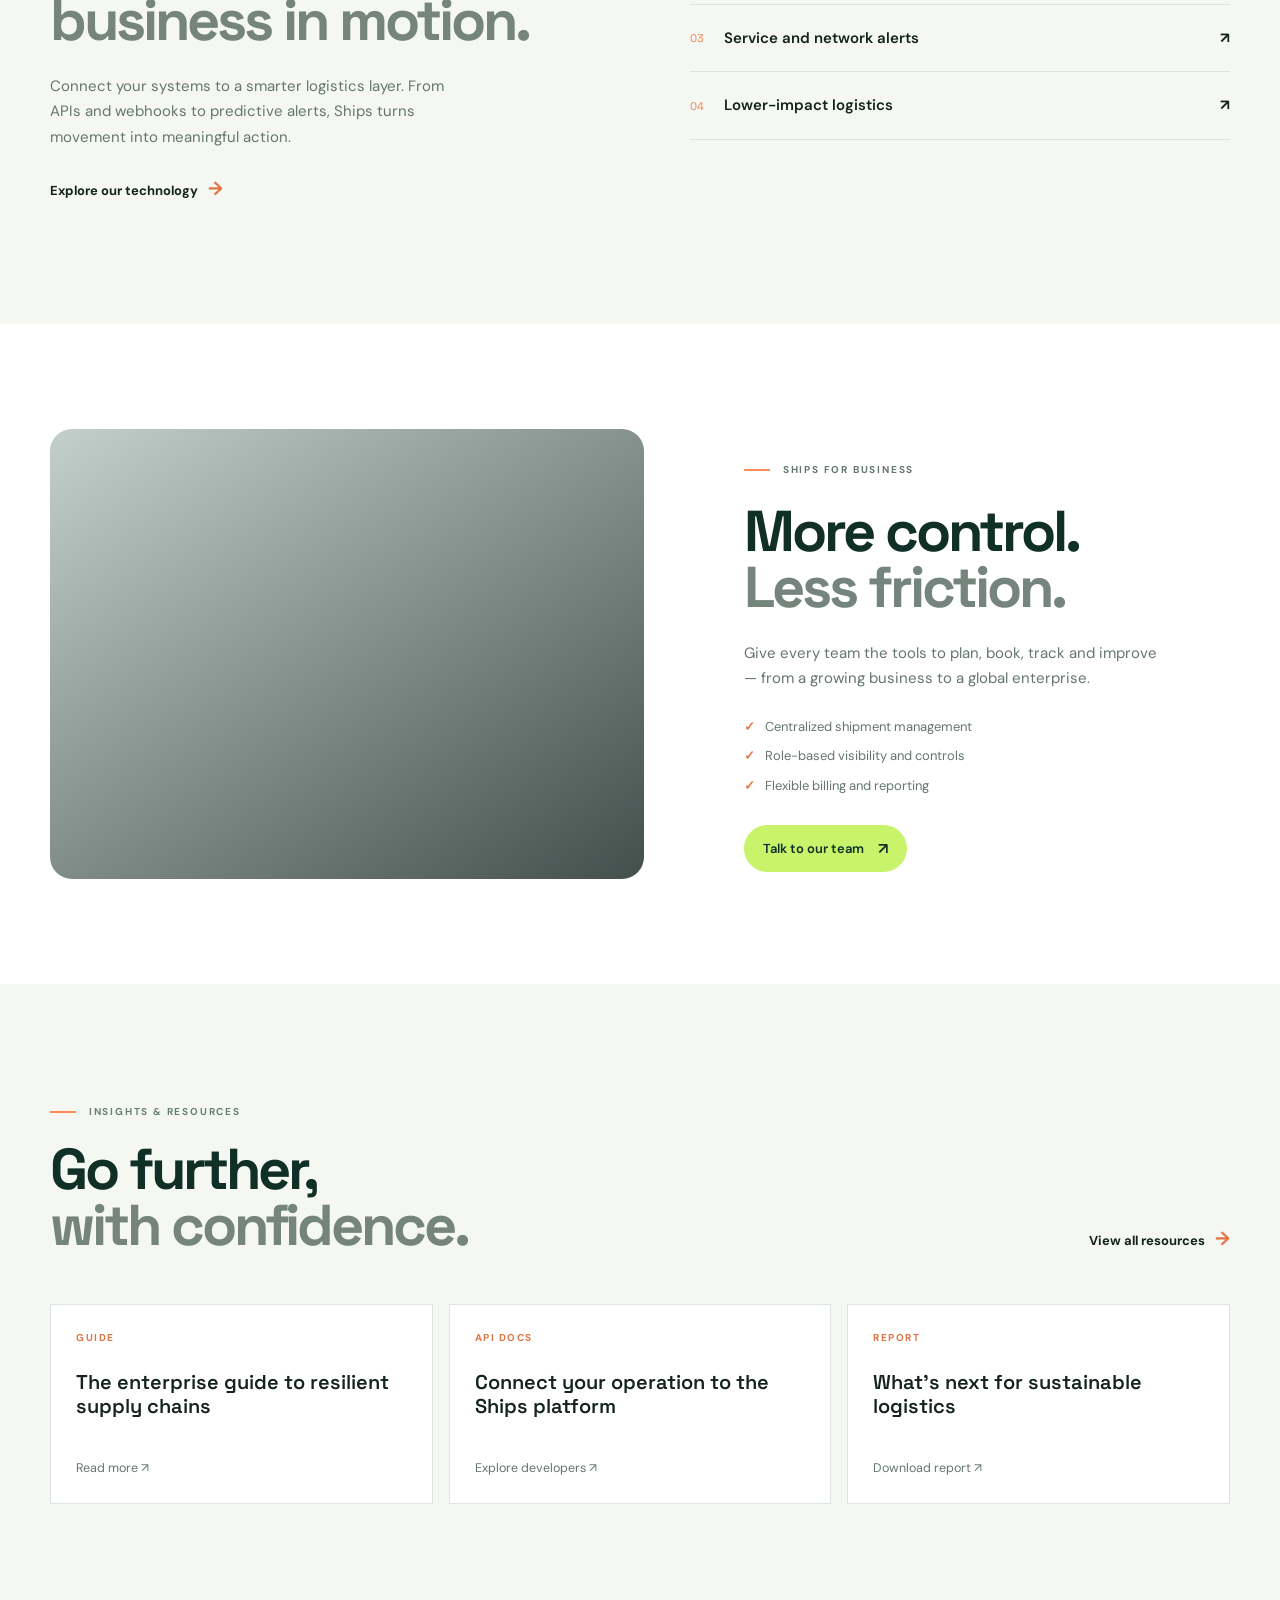
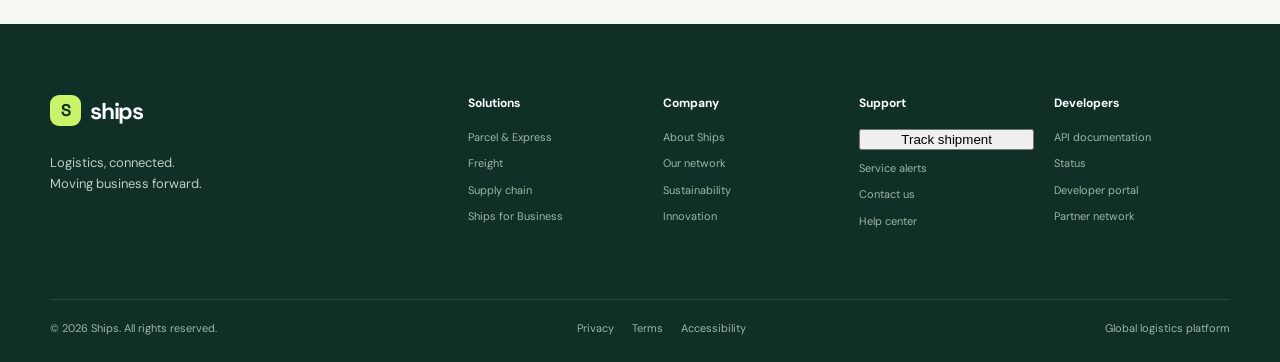
==== commit a9b97160: "Consolidate homepage workflows into modal windows and centralize the active CSS/JS experience." ====
--- a/index.html
+++ b/index.html
@@ -12,37 +12,36 @@
 </head>
 <body>
   <a class="skip-link" href="#main-content">Skip to content</a>
-  <div class="alert-bar"><div class="container alert-inner"><span class="status-dot"></span><span><strong>Network status:</strong> All systems operational</span><a href="alerts.html">View service alerts <span aria-hidden="true">↗</span></a></div></div>
+  <div class="alert-bar"><div class="container alert-inner"><span class="status-dot"></span><span><strong>Network status:</strong> All systems operational</span><a href="#alerts">View service alerts <span aria-hidden="true">↗</span></a></div></div>
   <header class="site-header">
     <div class="container nav-wrap">
-      <a class="brand" href="index.html" aria-label="Ships home"><span class="brand-mark">S</span><span>ships</span></a>
+      <a class="brand" href="#top" aria-label="Ships home"><span class="brand-mark">S</span><span>ships</span></a>
       <button class="nav-toggle" aria-expanded="false" aria-controls="primary-nav"><span></span><span></span><span></span><b>Menu</b></button>
       <nav id="primary-nav" class="primary-nav" aria-label="Primary navigation">
         <div class="nav-item"><a href="#solutions">Solutions</a><button class="chevron" aria-label="Expand solutions">⌄</button></div>
-        <div class="nav-item"><a href="#network">Network</a></div>
-        <div class="nav-item"><a href="#technology">Technology</a></div>
-        <div class="nav-item"><a href="#resources">Resources</a></div>
-        <div class="nav-item"><a href="#company">Company</a></div>
-        <a class="nav-link login" href="login.html">Sign in</a><a class="button button-dark nav-cta" href="#quote">Get a quote <span>↗</span></a>
+        <div class="nav-item"><a href="#network">Network</a></div><div class="nav-item"><a href="#technology">Technology</a></div><div class="nav-item"><a href="#resources">Resources</a></div><div class="nav-item"><a href="#company">Company</a></div>
+        <button class="nav-link login modal-trigger" data-modal="login-modal">Sign in</button><button class="button button-dark nav-cta modal-trigger" data-modal="quote-modal">Get a quote <span>↗</span></button>
       </nav>
     </div>
   </header>
   <main id="main-content">
-    <section class="hero">
-      <div class="container hero-grid">
-        <div class="hero-copy"><p class="eyebrow"><span></span> Connected logistics for a changing world</p><h1>Move what matters.<br><em>Move it forward.</em></h1><p class="hero-lead">One intelligent platform for every shipment, route and supply-chain decision. Ships gives your teams the control to deliver with confidence.</p><div class="hero-actions"><a class="button button-lime" href="track.html">Track a shipment <span>↗</span></a><a class="text-link" href="#solutions">Explore solutions <span>→</span></a></div><div class="hero-note"><span class="mini-check">✓</span><span>Visibility across parcel, freight and multimodal logistics</span></div></div>
-        <div class="hero-visual"><div class="visual-label"><span class="live-dot"></span> Live network view <span class="visual-time">Updated 2 min ago</span></div><div class="map-card"><div class="map-grid"></div><svg class="route-lines" viewBox="0 0 600 430" aria-hidden="true"><path d="M80 310 C155 220, 176 145, 285 187 S420 300, 520 108"/><path d="M50 112 C170 85, 205 250, 350 265 S460 180, 555 320"/><path d="M170 390 C240 330, 270 100, 480 66"/></svg><div class="map-point p1"><i></i><b>Rotterdam</b></div><div class="map-point p2"><i></i><b>Singapore</b></div><div class="map-point p3"><i></i><b>Chicago</b></div><div class="map-point p4"><i></i><b>Dubai</b></div><div class="map-legend"><span><i class="legend-air"></i> Air</span><span><i class="legend-ocean"></i> Ocean</span><span><i class="legend-land"></i> Road & rail</span></div></div><div class="hero-stat"><strong>12,480</strong><span>shipments moving across our demo network</span><small>Illustrative data · not an operational claim</small></div></div>
-      </div>
-    </section>
-    <section class="quick-actions"><div class="container action-grid"><a class="action-card active" href="track.html"><span class="action-icon">⌁</span><span><b>Track a shipment</b><small>Real-time status and milestones</small></span><strong>↗</strong></a><a class="action-card" href="send.html"><span class="action-icon">□</span><span><b>Ship now</b><small>Book a delivery in minutes</small></span><strong>↗</strong></a><a class="action-card" href="#quote"><span class="action-icon">≈</span><span><b>Get a quote</b><small>Compare services and rates</small></span><strong>↗</strong></a><a class="action-card" href="dashboard.html"><span class="action-icon">▦</span><span><b>Open operations</b><small>Sign in to your control tower</small></span><strong>↗</strong></a></div></section>
-    <section id="solutions" class="section solutions"><div class="container"><div class="section-intro"><div><p class="eyebrow"><span></span> One network, every need</p><h2>Logistics that works<br><em>at your scale.</em></h2></div><p>From a single parcel to a global supply chain, our services connect the physical movement of goods with the digital clarity your teams need.</p></div><div class="solution-grid"><a class="solution-card card-dark" href="#quote"><span class="card-number">01</span><div><h3>Parcel & Express</h3><p>Fast, flexible delivery for the shipments that keep business moving.</p></div><span class="card-arrow">↗</span></a><a class="solution-card card-image" href="#quote"><span class="card-number">02</span><div><h3>Freight & multimodal</h3><p>Air, road, ocean and rail, orchestrated as one connected journey.</p></div><span class="card-arrow">↗</span></a><a class="solution-card card-lime" href="#quote"><span class="card-number">03</span><div><h3>Supply chain services</h3><p>Warehousing, fulfillment and visibility that turn complexity into momentum.</p></div><span class="card-arrow">↗</span></a><a class="solution-card card-outline" href="#business"><span class="card-number">04</span><div><h3>Ships for Business</h3><p>Tools, rates and expertise designed around your operation.</p></div><span class="card-arrow">↗</span></a></div></div></section>
-    <section id="network" class="network-section"><div class="container network-grid"><div class="network-copy"><p class="eyebrow eyebrow-light"><span></span> The Ships network</p><h2>Every route.<br><em>One view.</em></h2><p>See every order, handoff and exception across a unified global network. Make the next best decision before it becomes urgent.</p><a class="button button-lime" href="dashboard.html">Explore the control tower <span>↗</span></a></div><div class="network-panel"><div class="panel-head"><span>Network overview</span><span class="panel-live"><i></i> Demo environment</span></div><div class="metric-row"><div><small>Active shipments</small><strong>12,480</strong><span class="positive">↑ 8.4% this week</span></div><div><small>In transit</small><strong>8,912</strong><span>Across 46 markets</span></div><div><small>Exceptions</small><strong>186</strong><span class="warning">Needs attention</span></div></div><div class="chart"><span class="chart-title">Shipment volume · illustrative</span><div class="bars"><i style="height:42%"></i><i style="height:58%"></i><i style="height:50%"></i><i style="height:72%"></i><i style="height:63%"></i><i style="height:88%"></i><i style="height:78%"></i><i style="height:96%"></i><i style="height:84%"></i><i style="height:100%"></i></div><div class="chart-days"><span>Mon</span><span>Tue</span><span>Wed</span><span>Thu</span><span>Fri</span><span>Sat</span><span>Sun</span></div></div></div></div></section>
-    <section id="quote" class="quote-section"><div class="container quote-box"><div><p class="eyebrow"><span></span> Start moving</p><h2>Build a quote<br><em>for your journey.</em></h2><p>Tell us where your shipment is going. We’ll help you find the right service, route and level of support.</p></div><form id="quote-form"><label>From<input required id="from" placeholder="City or postal code"></label><label>To<input required id="to" placeholder="City or postal code"></label><label>Service<select id="service"><option>Parcel & Express</option><option>Freight</option><option>Air</option><option>Ocean</option><option>Road & rail</option></select></label><button class="button button-dark" type="submit">Get an estimate <span>↗</span></button><p class="form-result" role="status"></p></form></div></section>
-    <section id="technology" class="section technology"><div class="container two-col"><div><p class="eyebrow"><span></span> Technology & innovation</p><h2>Data that keeps<br><em>business in motion.</em></h2><p>Connect your systems to a smarter logistics layer. From APIs and webhooks to predictive alerts, Ships turns movement into meaningful action.</p><a class="text-link" href="#resources">Explore our technology <span>→</span></a></div><div class="tech-list"><a href="#resources"><b>01</b><span>Developer APIs & integrations</span><strong>↗</strong></a><a href="#resources"><b>02</b><span>Predictive visibility</span><strong>↗</strong></a><a href="#resources"><b>03</b><span>Service and network alerts</span><strong>↗</strong></a><a href="#sustainability"><b>04</b><span>Lower-impact logistics</span><strong>↗</strong></a></div></div></section>
-    <section id="business" class="business-section"><div class="container business-grid"><div class="business-image"></div><div><p class="eyebrow"><span></span> Ships for Business</p><h2>More control.<br><em>Less friction.</em></h2><p>Give every team the tools to plan, book, track and improve — from a growing business to a global enterprise.</p><ul><li>Centralized shipment management</li><li>Role-based visibility and controls</li><li>Flexible billing and reporting</li></ul><a class="button button-lime" href="signup.html">Talk to our team <span>↗</span></a></div></div></section>
-    <section id="resources" class="resources section"><div class="container"><div class="section-intro"><div><p class="eyebrow"><span></span> Insights & resources</p><h2>Go further,<br><em>with confidence.</em></h2></div><a class="text-link" href="pages.html">View all resources <span>→</span></a></div><div class="resource-grid"><a href="pages.html"><span>GUIDE</span><h3>The enterprise guide to resilient supply chains</h3><small>Read more ↗</small></a><a href="pages.html"><span>API DOCS</span><h3>Connect your operation to the Ships platform</h3><small>Explore developers ↗</small></a><a href="pages.html"><span>REPORT</span><h3>What’s next for sustainable logistics</h3><small>Download report ↗</small></a></div></div></section>
+    <section id="top" class="hero"><div class="container hero-grid"><div class="hero-copy"><p class="eyebrow"><span></span> Connected logistics for a changing world</p><h1>Move what matters.<br><em>Move it forward.</em></h1><p class="hero-lead">One intelligent platform for every shipment, route and supply-chain decision. Ships gives your teams the control to deliver with confidence.</p><div class="hero-actions"><button class="button button-lime modal-trigger" data-modal="track-modal">Track a shipment <span>↗</span></button><a class="text-link" href="#solutions">Explore solutions <span>→</span></a></div><div class="hero-note"><span class="mini-check">✓</span><span>Visibility across parcel, freight and multimodal logistics</span></div></div><div class="hero-visual"><div class="visual-label"><span class="live-dot"></span> Live network view <span class="visual-time">Updated 2 min ago</span></div><div class="map-card"><div class="map-grid"></div><svg class="route-lines" viewBox="0 0 600 430" aria-hidden="true"><path d="M80 310 C155 220, 176 145, 285 187 S420 300, 520 108"/><path d="M50 112 C170 85, 205 250, 350 265 S460 180, 555 320"/><path d="M170 390 C240 330, 270 100, 480 66"/></svg><div class="map-point p1"><i></i><b>Rotterdam</b></div><div class="map-point p2"><i></i><b>Singapore</b></div><div class="map-point p3"><i></i><b>Chicago</b></div><div class="map-point p4"><i></i><b>Dubai</b></div><div class="map-legend"><span><i class="legend-air"></i> Air</span><span><i class="legend-ocean"></i> Ocean</span><span><i class="legend-land"></i> Road & rail</span></div></div><div class="hero-stat"><strong>12,480</strong><span>shipments moving across our demo network</span><small>Illustrative data · not an operational claim</small></div></div></div></section>
+    <section class="quick-actions"><div class="container action-grid"><button class="action-card active modal-trigger" data-modal="track-modal"><span class="action-icon">⌁</span><span><b>Track a shipment</b><small>Real-time status and milestones</small></span><strong>↗</strong></button><button class="action-card modal-trigger" data-modal="ship-modal"><span class="action-icon">□</span><span><b>Ship now</b><small>Book a delivery in minutes</small></span><strong>↗</strong></button><button class="action-card modal-trigger" data-modal="quote-modal"><span class="action-icon">≈</span><span><b>Get a quote</b><small>Compare services and rates</small></span><strong>↗</strong></button><button class="action-card modal-trigger" data-modal="login-modal"><span class="action-icon">▦</span><span><b>Open operations</b><small>Sign in to your control tower</small></span><strong>↗</strong></button></div></section>
+    <section id="solutions" class="section solutions"><div class="container"><div class="section-intro"><div><p class="eyebrow"><span></span> One network, every need</p><h2>Logistics that works<br><em>at your scale.</em></h2></div><p>From a single parcel to a global supply chain, our services connect the physical movement of goods with the digital clarity your teams need.</p></div><div class="solution-grid"><button class="solution-card card-dark modal-trigger" data-modal="quote-modal"><span class="card-number">01</span><div><h3>Parcel & Express</h3><p>Fast, flexible delivery for the shipments that keep business moving.</p></div><span class="card-arrow">↗</span></button><button class="solution-card card-image modal-trigger" data-modal="quote-modal"><span class="card-number">02</span><div><h3>Freight & multimodal</h3><p>Air, road, ocean and rail, orchestrated as one connected journey.</p></div><span class="card-arrow">↗</span></button><button class="solution-card card-lime modal-trigger" data-modal="quote-modal"><span class="card-number">03</span><div><h3>Supply chain services</h3><p>Warehousing, fulfillment and visibility that turn complexity into momentum.</p></div><span class="card-arrow">↗</span></button><button class="solution-card card-outline modal-trigger" data-modal="signup-modal"><span class="card-number">04</span><div><h3>Ships for Business</h3><p>Tools, rates and expertise designed around your operation.</p></div><span class="card-arrow">↗</span></button></div></div></section>
+    <section id="network" class="network-section"><div class="container network-grid"><div class="network-copy"><p class="eyebrow eyebrow-light"><span></span> The Ships network</p><h2>Every route.<br><em>One view.</em></h2><p>See every order, handoff and exception across a unified global network. Make the next best decision before it becomes urgent.</p><button class="button button-lime modal-trigger" data-modal="login-modal">Explore the control tower <span>↗</span></button></div><div class="network-panel"><div class="panel-head"><span>Network overview</span><span class="panel-live"><i></i> Demo environment</span></div><div class="metric-row"><div><small>Active shipments</small><strong>12,480</strong><span class="positive">↑ 8.4% this week</span></div><div><small>In transit</small><strong>8,912</strong><span>Across 46 markets</span></div><div><small>Exceptions</small><strong>186</strong><span class="warning">Needs attention</span></div></div><div class="chart"><span class="chart-title">Shipment volume · illustrative</span><div class="bars"><i style="height:42%"></i><i style="height:58%"></i><i style="height:50%"></i><i style="height:72%"></i><i style="height:63%"></i><i style="height:88%"></i><i style="height:78%"></i><i style="height:96%"></i><i style="height:84%"></i><i style="height:100%"></i></div><div class="chart-days"><span>Mon</span><span>Tue</span><span>Wed</span><span>Thu</span><span>Fri</span><span>Sat</span><span>Sun</span></div></div></div></div></section>
+    <section id="quote" class="quote-section"><div class="container quote-box"><div><p class="eyebrow"><span></span> Start moving</p><h2>Build a quote<br><em>for your journey.</em></h2><p>Tell us where your shipment is going. We’ll help you find the right service, route and level of support.</p></div><form id="inline-quote-form"><label>From<input required id="from" placeholder="City or postal code"></label><label>To<input required id="to" placeholder="City or postal code"></label><label>Service<select><option>Parcel & Express</option><option>Freight</option><option>Air</option><option>Ocean</option><option>Road & rail</option></select></label><button class="button button-dark" type="submit">Get an estimate <span>↗</span></button><p class="form-result" role="status"></p></form></div></section>
+    <section id="technology" class="section technology"><div class="container two-col"><div><p class="eyebrow"><span></span> Technology & innovation</p><h2>Data that keeps<br><em>business in motion.</em></h2><p>Connect your systems to a smarter logistics layer. From APIs and webhooks to predictive alerts, Ships turns movement into meaningful action.</p><a class="text-link" href="#resources">Explore our technology <span>→</span></a></div><div class="tech-list"><a href="#resources"><b>01</b><span>Developer APIs & integrations</span><strong>↗</strong></a><a href="#resources"><b>02</b><span>Predictive visibility</span><strong>↗</strong></a><a href="#alerts"><b>03</b><span>Service and network alerts</span><strong>↗</strong></a><a href="#sustainability"><b>04</b><span>Lower-impact logistics</span><strong>↗</strong></a></div></div></section>
+    <section id="business" class="business-section"><div class="container business-grid"><div class="business-image"></div><div><p class="eyebrow"><span></span> Ships for Business</p><h2>More control.<br><em>Less friction.</em></h2><p>Give every team the tools to plan, book, track and improve — from a growing business to a global enterprise.</p><ul><li>Centralized shipment management</li><li>Role-based visibility and controls</li><li>Flexible billing and reporting</li></ul><button class="button button-lime modal-trigger" data-modal="signup-modal">Talk to our team <span>↗</span></button></div></div></section>
+    <section id="resources" class="resources section"><div class="container"><div class="section-intro"><div><p class="eyebrow"><span></span> Insights & resources</p><h2>Go further,<br><em>with confidence.</em></h2></div><a class="text-link" href="#resources">View all resources <span>→</span></a></div><div class="resource-grid"><a href="#resources"><span>GUIDE</span><h3>The enterprise guide to resilient supply chains</h3><small>Read more ↗</small></a><a href="#resources"><span>API DOCS</span><h3>Connect your operation to the Ships platform</h3><small>Explore developers ↗</small></a><a href="#resources"><span>REPORT</span><h3>What’s next for sustainable logistics</h3><small>Download report ↗</small></a></div></div></section>
   </main>
-  <footer id="company" class="footer"><div class="container footer-top"><div class="footer-brand"><a class="brand brand-light" href="index.html"><span class="brand-mark">S</span><span>ships</span></a><p>Logistics, connected.<br>Moving business forward.</p></div><div class="footer-links"><div><b>Solutions</b><a href="#solutions">Parcel & Express</a><a href="#solutions">Freight</a><a href="#solutions">Supply chain</a><a href="#business">Ships for Business</a></div><div><b>Company</b><a href="#company">About Ships</a><a href="#network">Our network</a><a href="#sustainability">Sustainability</a><a href="#technology">Innovation</a></div><div><b>Support</b><a href="track.html">Track shipment</a><a href="alerts.html">Service alerts</a><a href="contact.html">Contact us</a><a href="pages.html">Help center</a></div><div><b>Developers</b><a href="#resources">API documentation</a><a href="#resources">Status</a><a href="#resources">Developer portal</a><a href="#resources">Partner network</a></div></div></div><div class="container footer-bottom"><span>© 2026 Ships. All rights reserved.</span><span><a href="#company">Privacy</a><a href="#company">Terms</a><a href="#company">Accessibility</a></span><span>Global logistics platform</span></div></footer>
+  <footer id="company" class="footer"><div class="container footer-top"><div class="footer-brand"><a class="brand brand-light" href="#top"><span class="brand-mark">S</span><span>ships</span></a><p>Logistics, connected.<br>Moving business forward.</p></div><div class="footer-links"><div><b>Solutions</b><a href="#solutions">Parcel & Express</a><a href="#solutions">Freight</a><a href="#solutions">Supply chain</a><a href="#business">Ships for Business</a></div><div><b>Company</b><a href="#company">About Ships</a><a href="#network">Our network</a><a href="#sustainability">Sustainability</a><a href="#technology">Innovation</a></div><div><b>Support</b><button class="footer-button modal-trigger" data-modal="track-modal">Track shipment</button><a href="#alerts">Service alerts</a><a href="#company">Contact us</a><a href="#resources">Help center</a></div><div><b>Developers</b><a href="#resources">API documentation</a><a href="#resources">Status</a><a href="#resources">Developer portal</a><a href="#resources">Partner network</a></div></div></div><div class="container footer-bottom"><span>© 2026 Ships. All rights reserved.</span><span><a href="#company">Privacy</a><a href="#company">Terms</a><a href="#company">Accessibility</a></span><span>Global logistics platform</span></div></footer>
+
+  <div class="modal-backdrop" hidden></div>
+  <section id="track-modal" class="modal" role="dialog" aria-modal="true" aria-labelledby="track-title" hidden><button class="modal-close" aria-label="Close">×</button><p class="eyebrow"><span></span> Shipment visibility</p><h2 id="track-title">Track a shipment</h2><p>Enter a tracking number to view the latest milestone and estimated delivery.</p><form class="modal-form" data-success="Tracking is ready — this demo does not connect to live carrier data."><label>Tracking number<input required placeholder="e.g. SHP-2048-7719"></label><button class="button button-dark" type="submit">View tracking <span>↗</span></button><p class="form-result" role="status"></p></form></section>
+  <section id="ship-modal" class="modal" role="dialog" aria-modal="true" aria-labelledby="ship-title" hidden><button class="modal-close" aria-label="Close">×</button><p class="eyebrow"><span></span> Ship now</p><h2 id="ship-title">Send a parcel</h2><p>Create a shipment request and choose the service that fits your delivery.</p><form class="modal-form" data-success="Shipment request saved for this demo. A team member would confirm the next step."><label>Pickup location<input required placeholder="City or postal code"></label><label>Destination<input required placeholder="City or postal code"></label><label>Service<select><option>Parcel & Express</option><option>Freight</option><option>Air</option><option>Ocean</option><option>Road & rail</option></select></label><button class="button button-dark" type="submit">Continue shipment <span>↗</span></button><p class="form-result" role="status"></p></form></section>
+  <section id="quote-modal" class="modal" role="dialog" aria-modal="true" aria-labelledby="quote-title" hidden><button class="modal-close" aria-label="Close">×</button><p class="eyebrow"><span></span> Instant estimate</p><h2 id="quote-title">Get a quote</h2><p>Share the basics and we’ll prepare an illustrative estimate for your journey.</p><form class="modal-form" data-success="Thanks — your illustrative estimate is ready for a Ships specialist to review."><label>From<input required placeholder="City or postal code"></label><label>To<input required placeholder="City or postal code"></label><label>Service<select><option>Parcel & Express</option><option>Freight</option><option>Air</option><option>Ocean</option><option>Road & rail</option></select></label><button class="button button-dark" type="submit">Prepare estimate <span>↗</span></button><p class="form-result" role="status"></p></form></section>
+  <section id="signup-modal" class="modal" role="dialog" aria-modal="true" aria-labelledby="signup-title" hidden><button class="modal-close" aria-label="Close">×</button><p class="eyebrow"><span></span> Ships for Business</p><h2 id="signup-title">Create your workspace</h2><p>Start a business conversation with our logistics team.</p><form class="modal-form" data-success="Thanks — your workspace request has been captured for this demo."><label>Work email<input required type="email" placeholder="you@company.com"></label><label>Company<input required placeholder="Company name"></label><button class="button button-dark" type="submit">Request access <span>↗</span></button><p class="form-result" role="status"></p></form></section>
+  <section id="login-modal" class="modal" role="dialog" aria-modal="true" aria-labelledby="login-title" hidden><button class="modal-close" aria-label="Close">×</button><p class="eyebrow"><span></span> Operations dashboard</p><h2 id="login-title">Sign in to Ships</h2><p>Access your control tower, shipment history and operational alerts.</p><form class="modal-form" data-success="Demo sign-in complete — no credentials were submitted."><label>Work email<input required type="email" placeholder="you@company.com"></label><label>Password<input required type="password" placeholder="••••••••"></label><button class="button button-dark" type="submit">Sign in <span>↗</span></button><p class="form-result" role="status"></p></form></section>
   <script src="script.js"></script>
 </body>
 </html>
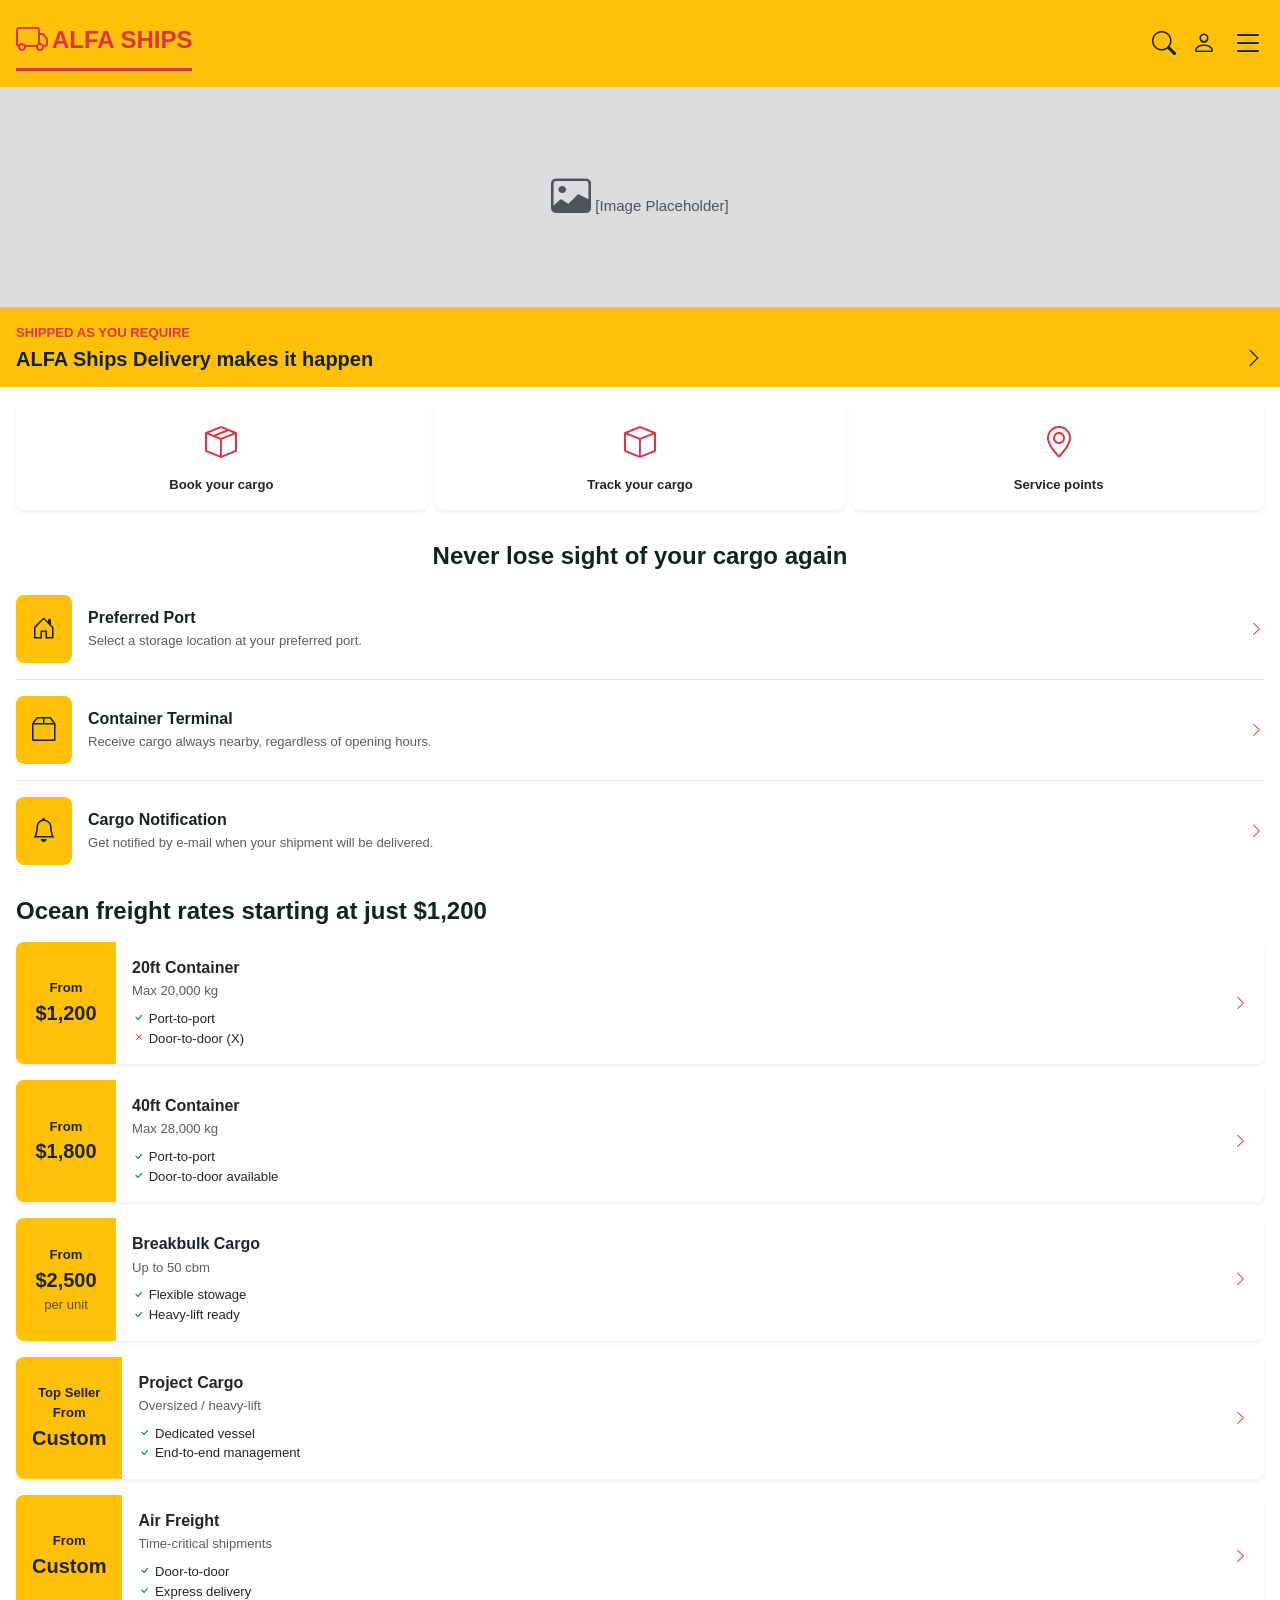
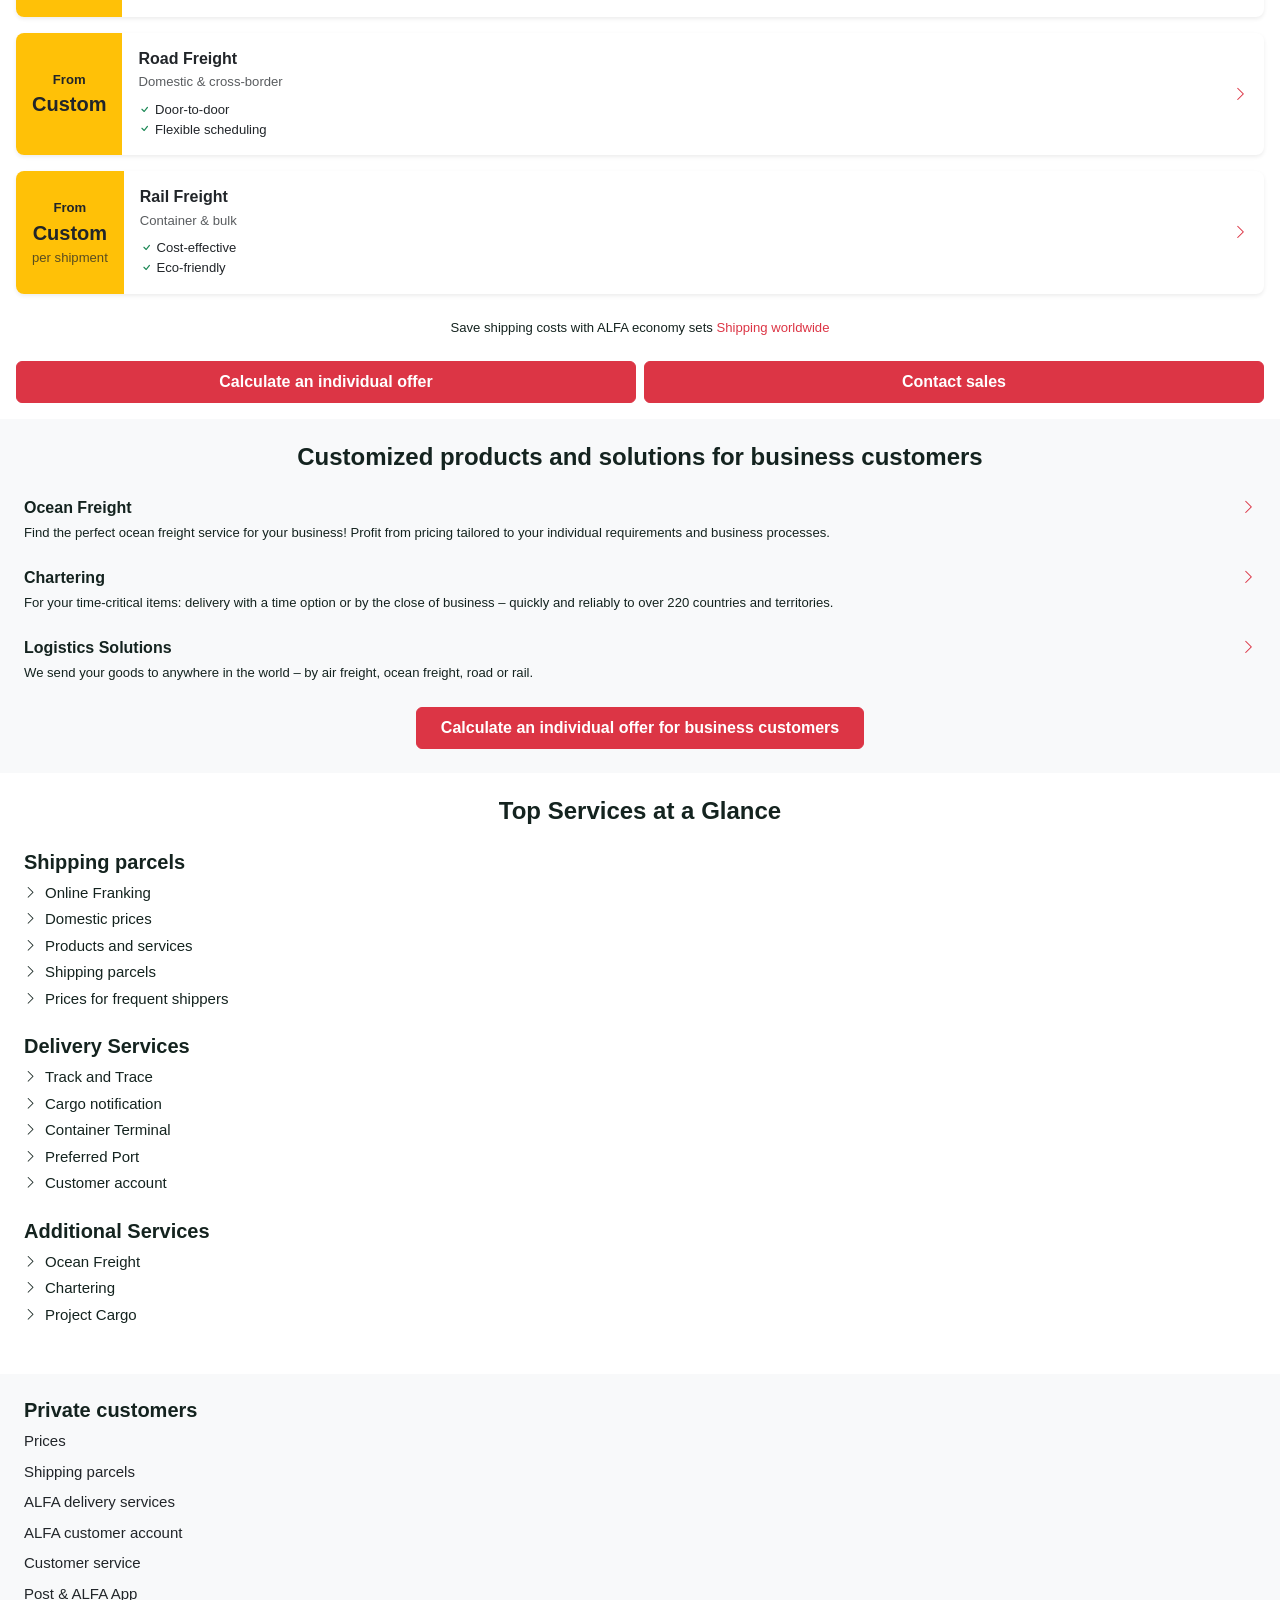
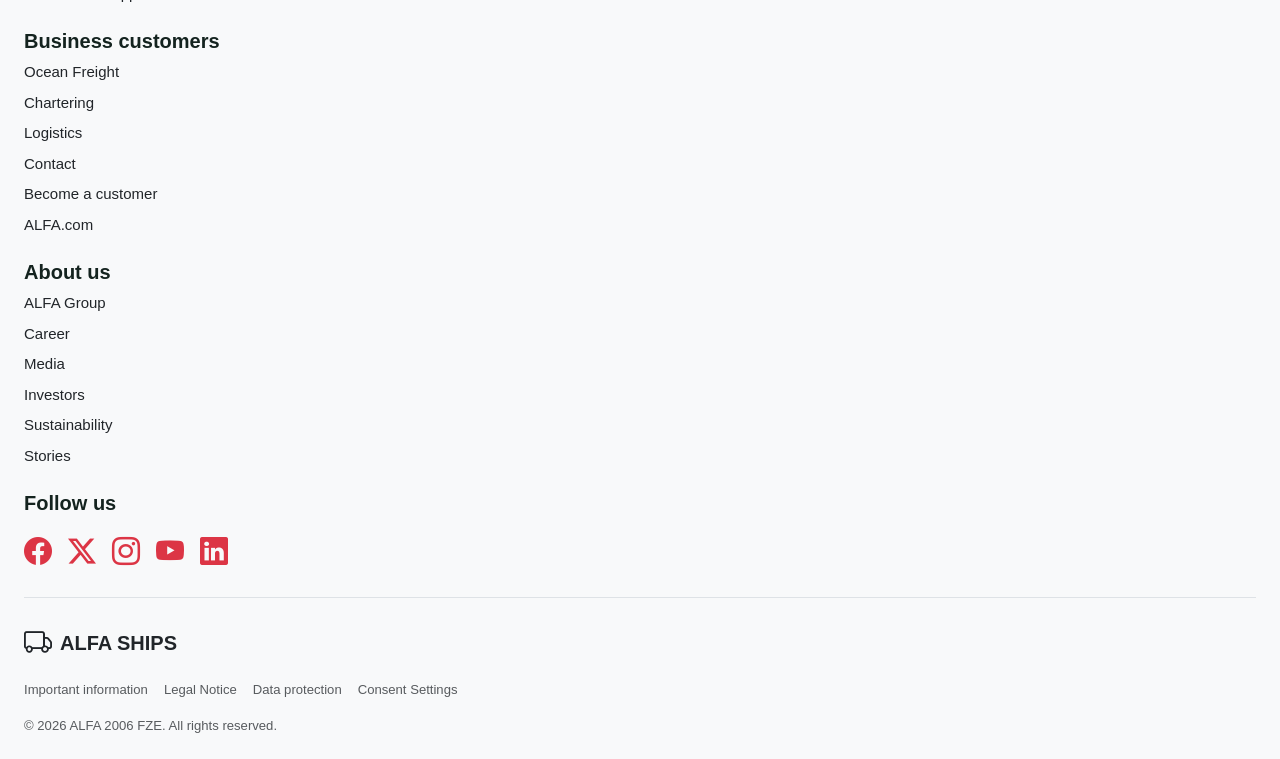
==== commit ced521ac: "Update the homepage to the ALFA Ships maritime logistics design and content." ====
--- a/index.html
+++ b/index.html
@@ -1,47 +1,405 @@
-<!doctype html>
+<!DOCTYPE html>
 <html lang="en">
 <head>
-  <meta charset="UTF-8">
-  <meta name="viewport" content="width=device-width, initial-scale=1">
-  <meta name="description" content="Ships enterprise logistics: track, ship, quote and orchestrate global supply chains from one control plane.">
-  <title>Ships | Logistics, connected</title>
-  <link rel="preconnect" href="https://fonts.googleapis.com">
-  <link rel="preconnect" href="https://fonts.gstatic.com" crossorigin>
-  <link href="https://fonts.googleapis.com/css2?family=DM+Sans:wght@400;500;600;700&family=Space+Grotesk:wght@500;600;700&display=swap" rel="stylesheet">
-  <link rel="stylesheet" href="styles.css">
+    <meta charset="UTF-8">
+    <meta name="viewport" content="width=device-width, initial-scale=1.0">
+
+    <title>ALFA Ships | Ocean Freight, Chartering & Project Cargo | ALFA 2006 FZE</title>
+    <meta name="description" content="Reliable maritime shipping and cargo logistics for mining, hydrocarbons, and global trade. Track shipments, request quotes, and optimize your supply chain with ALFA Ships.">
+
+    <link href="https://cdn.jsdelivr.net/npm/bootstrap@5.3.3/dist/css/bootstrap.min.css" rel="stylesheet">
+    <link href="https://cdn.jsdelivr.net/npm/bootstrap-icons@1.11.3/font/bootstrap-icons.css" rel="stylesheet">
+
+    <link rel="stylesheet" href="styles.css">
 </head>
+
+
 <body>
-  <a class="skip-link" href="#main-content">Skip to content</a>
-  <div class="alert-bar"><div class="container alert-inner"><span class="status-dot"></span><span><strong>Network status:</strong> All systems operational</span><a href="#alerts">View service alerts <span aria-hidden="true">↗</span></a></div></div>
-  <header class="site-header">
-    <div class="container nav-wrap">
-      <a class="brand" href="#top" aria-label="Ships home"><span class="brand-mark">S</span><span>ships</span></a>
-      <button class="nav-toggle" aria-expanded="false" aria-controls="primary-nav"><span></span><span></span><span></span><b>Menu</b></button>
-      <nav id="primary-nav" class="primary-nav" aria-label="Primary navigation">
-        <div class="nav-item"><a href="#solutions">Solutions</a><button class="chevron" aria-label="Expand solutions">⌄</button></div>
-        <div class="nav-item"><a href="#network">Network</a></div><div class="nav-item"><a href="#technology">Technology</a></div><div class="nav-item"><a href="#resources">Resources</a></div><div class="nav-item"><a href="#company">Company</a></div>
-        <button class="nav-link login modal-trigger" data-modal="login-modal">Sign in</button><button class="button button-dark nav-cta modal-trigger" data-modal="quote-modal">Get a quote <span>↗</span></button>
-      </nav>
-    </div>
-  </header>
-  <main id="main-content">
-    <section id="top" class="hero"><div class="container hero-grid"><div class="hero-copy"><p class="eyebrow"><span></span> Connected logistics for a changing world</p><h1>Move what matters.<br><em>Move it forward.</em></h1><p class="hero-lead">One intelligent platform for every shipment, route and supply-chain decision. Ships gives your teams the control to deliver with confidence.</p><div class="hero-actions"><button class="button button-lime modal-trigger" data-modal="track-modal">Track a shipment <span>↗</span></button><a class="text-link" href="#solutions">Explore solutions <span>→</span></a></div><div class="hero-note"><span class="mini-check">✓</span><span>Visibility across parcel, freight and multimodal logistics</span></div></div><div class="hero-visual"><div class="visual-label"><span class="live-dot"></span> Live network view <span class="visual-time">Updated 2 min ago</span></div><div class="map-card"><div class="map-grid"></div><svg class="route-lines" viewBox="0 0 600 430" aria-hidden="true"><path d="M80 310 C155 220, 176 145, 285 187 S420 300, 520 108"/><path d="M50 112 C170 85, 205 250, 350 265 S460 180, 555 320"/><path d="M170 390 C240 330, 270 100, 480 66"/></svg><div class="map-point p1"><i></i><b>Rotterdam</b></div><div class="map-point p2"><i></i><b>Singapore</b></div><div class="map-point p3"><i></i><b>Chicago</b></div><div class="map-point p4"><i></i><b>Dubai</b></div><div class="map-legend"><span><i class="legend-air"></i> Air</span><span><i class="legend-ocean"></i> Ocean</span><span><i class="legend-land"></i> Road & rail</span></div></div><div class="hero-stat"><strong>12,480</strong><span>shipments moving across our demo network</span><small>Illustrative data · not an operational claim</small></div></div></div></section>
-    <section class="quick-actions"><div class="container action-grid"><button class="action-card active modal-trigger" data-modal="track-modal"><span class="action-icon">⌁</span><span><b>Track a shipment</b><small>Real-time status and milestones</small></span><strong>↗</strong></button><button class="action-card modal-trigger" data-modal="ship-modal"><span class="action-icon">□</span><span><b>Ship now</b><small>Book a delivery in minutes</small></span><strong>↗</strong></button><button class="action-card modal-trigger" data-modal="quote-modal"><span class="action-icon">≈</span><span><b>Get a quote</b><small>Compare services and rates</small></span><strong>↗</strong></button><button class="action-card modal-trigger" data-modal="login-modal"><span class="action-icon">▦</span><span><b>Open operations</b><small>Sign in to your control tower</small></span><strong>↗</strong></button></div></section>
-    <section id="solutions" class="section solutions"><div class="container"><div class="section-intro"><div><p class="eyebrow"><span></span> One network, every need</p><h2>Logistics that works<br><em>at your scale.</em></h2></div><p>From a single parcel to a global supply chain, our services connect the physical movement of goods with the digital clarity your teams need.</p></div><div class="solution-grid"><button class="solution-card card-dark modal-trigger" data-modal="quote-modal"><span class="card-number">01</span><div><h3>Parcel & Express</h3><p>Fast, flexible delivery for the shipments that keep business moving.</p></div><span class="card-arrow">↗</span></button><button class="solution-card card-image modal-trigger" data-modal="quote-modal"><span class="card-number">02</span><div><h3>Freight & multimodal</h3><p>Air, road, ocean and rail, orchestrated as one connected journey.</p></div><span class="card-arrow">↗</span></button><button class="solution-card card-lime modal-trigger" data-modal="quote-modal"><span class="card-number">03</span><div><h3>Supply chain services</h3><p>Warehousing, fulfillment and visibility that turn complexity into momentum.</p></div><span class="card-arrow">↗</span></button><button class="solution-card card-outline modal-trigger" data-modal="signup-modal"><span class="card-number">04</span><div><h3>Ships for Business</h3><p>Tools, rates and expertise designed around your operation.</p></div><span class="card-arrow">↗</span></button></div></div></section>
-    <section id="network" class="network-section"><div class="container network-grid"><div class="network-copy"><p class="eyebrow eyebrow-light"><span></span> The Ships network</p><h2>Every route.<br><em>One view.</em></h2><p>See every order, handoff and exception across a unified global network. Make the next best decision before it becomes urgent.</p><button class="button button-lime modal-trigger" data-modal="login-modal">Explore the control tower <span>↗</span></button></div><div class="network-panel"><div class="panel-head"><span>Network overview</span><span class="panel-live"><i></i> Demo environment</span></div><div class="metric-row"><div><small>Active shipments</small><strong>12,480</strong><span class="positive">↑ 8.4% this week</span></div><div><small>In transit</small><strong>8,912</strong><span>Across 46 markets</span></div><div><small>Exceptions</small><strong>186</strong><span class="warning">Needs attention</span></div></div><div class="chart"><span class="chart-title">Shipment volume · illustrative</span><div class="bars"><i style="height:42%"></i><i style="height:58%"></i><i style="height:50%"></i><i style="height:72%"></i><i style="height:63%"></i><i style="height:88%"></i><i style="height:78%"></i><i style="height:96%"></i><i style="height:84%"></i><i style="height:100%"></i></div><div class="chart-days"><span>Mon</span><span>Tue</span><span>Wed</span><span>Thu</span><span>Fri</span><span>Sat</span><span>Sun</span></div></div></div></div></section>
-    <section id="quote" class="quote-section"><div class="container quote-box"><div><p class="eyebrow"><span></span> Start moving</p><h2>Build a quote<br><em>for your journey.</em></h2><p>Tell us where your shipment is going. We’ll help you find the right service, route and level of support.</p></div><form id="inline-quote-form"><label>From<input required id="from" placeholder="City or postal code"></label><label>To<input required id="to" placeholder="City or postal code"></label><label>Service<select><option>Parcel & Express</option><option>Freight</option><option>Air</option><option>Ocean</option><option>Road & rail</option></select></label><button class="button button-dark" type="submit">Get an estimate <span>↗</span></button><p class="form-result" role="status"></p></form></div></section>
-    <section id="technology" class="section technology"><div class="container two-col"><div><p class="eyebrow"><span></span> Technology & innovation</p><h2>Data that keeps<br><em>business in motion.</em></h2><p>Connect your systems to a smarter logistics layer. From APIs and webhooks to predictive alerts, Ships turns movement into meaningful action.</p><a class="text-link" href="#resources">Explore our technology <span>→</span></a></div><div class="tech-list"><a href="#resources"><b>01</b><span>Developer APIs & integrations</span><strong>↗</strong></a><a href="#resources"><b>02</b><span>Predictive visibility</span><strong>↗</strong></a><a href="#alerts"><b>03</b><span>Service and network alerts</span><strong>↗</strong></a><a href="#sustainability"><b>04</b><span>Lower-impact logistics</span><strong>↗</strong></a></div></div></section>
-    <section id="business" class="business-section"><div class="container business-grid"><div class="business-image"></div><div><p class="eyebrow"><span></span> Ships for Business</p><h2>More control.<br><em>Less friction.</em></h2><p>Give every team the tools to plan, book, track and improve — from a growing business to a global enterprise.</p><ul><li>Centralized shipment management</li><li>Role-based visibility and controls</li><li>Flexible billing and reporting</li></ul><button class="button button-lime modal-trigger" data-modal="signup-modal">Talk to our team <span>↗</span></button></div></div></section>
-    <section id="resources" class="resources section"><div class="container"><div class="section-intro"><div><p class="eyebrow"><span></span> Insights & resources</p><h2>Go further,<br><em>with confidence.</em></h2></div><a class="text-link" href="#resources">View all resources <span>→</span></a></div><div class="resource-grid"><a href="#resources"><span>GUIDE</span><h3>The enterprise guide to resilient supply chains</h3><small>Read more ↗</small></a><a href="#resources"><span>API DOCS</span><h3>Connect your operation to the Ships platform</h3><small>Explore developers ↗</small></a><a href="#resources"><span>REPORT</span><h3>What’s next for sustainable logistics</h3><small>Download report ↗</small></a></div></div></section>
-  </main>
-  <footer id="company" class="footer"><div class="container footer-top"><div class="footer-brand"><a class="brand brand-light" href="#top"><span class="brand-mark">S</span><span>ships</span></a><p>Logistics, connected.<br>Moving business forward.</p></div><div class="footer-links"><div><b>Solutions</b><a href="#solutions">Parcel & Express</a><a href="#solutions">Freight</a><a href="#solutions">Supply chain</a><a href="#business">Ships for Business</a></div><div><b>Company</b><a href="#company">About Ships</a><a href="#network">Our network</a><a href="#sustainability">Sustainability</a><a href="#technology">Innovation</a></div><div><b>Support</b><button class="footer-button modal-trigger" data-modal="track-modal">Track shipment</button><a href="#alerts">Service alerts</a><a href="#company">Contact us</a><a href="#resources">Help center</a></div><div><b>Developers</b><a href="#resources">API documentation</a><a href="#resources">Status</a><a href="#resources">Developer portal</a><a href="#resources">Partner network</a></div></div></div><div class="container footer-bottom"><span>© 2026 Ships. All rights reserved.</span><span><a href="#company">Privacy</a><a href="#company">Terms</a><a href="#company">Accessibility</a></span><span>Global logistics platform</span></div></footer>
-
-  <div class="modal-backdrop" hidden></div>
-  <section id="track-modal" class="modal" role="dialog" aria-modal="true" aria-labelledby="track-title" hidden><button class="modal-close" aria-label="Close">×</button><p class="eyebrow"><span></span> Shipment visibility</p><h2 id="track-title">Track a shipment</h2><p>Enter a tracking number to view the latest milestone and estimated delivery.</p><form class="modal-form" data-success="Tracking is ready — this demo does not connect to live carrier data."><label>Tracking number<input required placeholder="e.g. SHP-2048-7719"></label><button class="button button-dark" type="submit">View tracking <span>↗</span></button><p class="form-result" role="status"></p></form></section>
-  <section id="ship-modal" class="modal" role="dialog" aria-modal="true" aria-labelledby="ship-title" hidden><button class="modal-close" aria-label="Close">×</button><p class="eyebrow"><span></span> Ship now</p><h2 id="ship-title">Send a parcel</h2><p>Create a shipment request and choose the service that fits your delivery.</p><form class="modal-form" data-success="Shipment request saved for this demo. A team member would confirm the next step."><label>Pickup location<input required placeholder="City or postal code"></label><label>Destination<input required placeholder="City or postal code"></label><label>Service<select><option>Parcel & Express</option><option>Freight</option><option>Air</option><option>Ocean</option><option>Road & rail</option></select></label><button class="button button-dark" type="submit">Continue shipment <span>↗</span></button><p class="form-result" role="status"></p></form></section>
-  <section id="quote-modal" class="modal" role="dialog" aria-modal="true" aria-labelledby="quote-title" hidden><button class="modal-close" aria-label="Close">×</button><p class="eyebrow"><span></span> Instant estimate</p><h2 id="quote-title">Get a quote</h2><p>Share the basics and we’ll prepare an illustrative estimate for your journey.</p><form class="modal-form" data-success="Thanks — your illustrative estimate is ready for a Ships specialist to review."><label>From<input required placeholder="City or postal code"></label><label>To<input required placeholder="City or postal code"></label><label>Service<select><option>Parcel & Express</option><option>Freight</option><option>Air</option><option>Ocean</option><option>Road & rail</option></select></label><button class="button button-dark" type="submit">Prepare estimate <span>↗</span></button><p class="form-result" role="status"></p></form></section>
-  <section id="signup-modal" class="modal" role="dialog" aria-modal="true" aria-labelledby="signup-title" hidden><button class="modal-close" aria-label="Close">×</button><p class="eyebrow"><span></span> Ships for Business</p><h2 id="signup-title">Create your workspace</h2><p>Start a business conversation with our logistics team.</p><form class="modal-form" data-success="Thanks — your workspace request has been captured for this demo."><label>Work email<input required type="email" placeholder="you@company.com"></label><label>Company<input required placeholder="Company name"></label><button class="button button-dark" type="submit">Request access <span>↗</span></button><p class="form-result" role="status"></p></form></section>
-  <section id="login-modal" class="modal" role="dialog" aria-modal="true" aria-labelledby="login-title" hidden><button class="modal-close" aria-label="Close">×</button><p class="eyebrow"><span></span> Operations dashboard</p><h2 id="login-title">Sign in to Ships</h2><p>Access your control tower, shipment history and operational alerts.</p><form class="modal-form" data-success="Demo sign-in complete — no credentials were submitted."><label>Work email<input required type="email" placeholder="you@company.com"></label><label>Password<input required type="password" placeholder="••••••••"></label><button class="button button-dark" type="submit">Sign in <span>↗</span></button><p class="form-result" role="status"></p></form></section>
-  <script src="script.js"></script>
+  <div class="main bg-white">
+
+    <!-- Header -->
+    <header class="bg-warning p-3 d-flex justify-content-between align-items-center">
+      <div class="d-flex align-items-center gap-1 border-bottom border-danger border-3 pb-1">
+        <i class="bi bi-truck fs-2 text-danger"></i>
+        <span class="fw-bold fs-4 text-danger">ALFA SHIPS</span>
+      </div>
+      <div class="d-flex gap-3 align-items-center">
+        <i class="bi bi-search fs-4"></i>
+        <i class="bi bi-person fs-4"></i>
+        <i class="bi bi-list fs-2"></i>
+      </div>
+    </header>
+
+    <!-- Hero Banner -->
+    <section class="position-relative">
+      <div class="bg-secondary bg-opacity-25 d-flex justify-content-center align-items-center" style="height: 220px;">
+        <span class="text-muted"><i class="bi bi-image fs-1"></i> [Image Placeholder]</span>
+      </div>
+      <div class="bg-warning p-3">
+        <p class="small text-danger fw-bold mb-1">SHIPPED AS YOU REQUIRE</p>
+        <h5 class="fw-bold mb-0 d-flex justify-content-between align-items-center">
+          ALFA Ships Delivery makes it happen
+          <i class="bi bi-chevron-right"></i>
+        </h5>
+      </div>
+    </section>
+
+    <!-- Quick Actions -->
+    <section class="p-3">
+      <div class="row row-cols-3 g-2">
+        <div class="col">
+          <div class="card border-0 shadow-sm text-center p-3 h-100 rounded-3">
+            <i class="bi bi-box-seam fs-2 text-danger mb-2"></i>
+            <span class="small fw-bold">Book your cargo</span>
+          </div>
+        </div>
+        <div class="col">
+          <div class="card border-0 shadow-sm text-center p-3 h-100 rounded-3">
+            <i class="bi bi-box fs-2 text-danger mb-2"></i>
+            <span class="small fw-bold">Track your cargo</span>
+          </div>
+        </div>
+        <div class="col">
+          <div class="card border-0 shadow-sm text-center p-3 h-100 rounded-3">
+            <i class="bi bi-geo-alt fs-2 text-danger mb-2"></i>
+            <span class="small fw-bold">Service points</span>
+          </div>
+        </div>
+      </div>
+    </section>
+
+    <!-- Never Miss a Parcel Again -->
+    <section class="p-3">
+      <h4 class="fw-bold text-center mb-4">Never lose sight of your cargo again</h4>
+      
+      <div class="d-flex align-items-center gap-3 mb-3 pb-3 border-bottom">
+        <div class="bg-warning p-3 rounded-3 d-flex justify-content-center align-items-center">
+          <i class="bi bi-house-door fs-4"></i>
+        </div>
+        <div class="flex-grow-1">
+          <h6 class="fw-bold mb-1">Preferred Port</h6>
+          <p class="small text-muted mb-0">Select a storage location at your preferred port.</p>
+        </div>
+        <i class="bi bi-chevron-right text-danger"></i>
+      </div>
+
+      <div class="d-flex align-items-center gap-3 mb-3 pb-3 border-bottom">
+        <div class="bg-warning p-3 rounded-3 d-flex justify-content-center align-items-center">
+          <i class="bi bi-box2 fs-4"></i>
+        </div>
+        <div class="flex-grow-1">
+          <h6 class="fw-bold mb-1">Container Terminal</h6>
+          <p class="small text-muted mb-0">Receive cargo always nearby, regardless of opening hours.</p>
+        </div>
+        <i class="bi bi-chevron-right text-danger"></i>
+      </div>
+
+      <div class="d-flex align-items-center gap-3">
+        <div class="bg-warning p-3 rounded-3 d-flex justify-content-center align-items-center">
+          <i class="bi bi-bell fs-4"></i>
+        </div>
+        <div class="flex-grow-1">
+          <h6 class="fw-bold mb-1">Cargo Notification</h6>
+          <p class="small text-muted mb-0">Get notified by e-mail when your shipment will be delivered.</p>
+        </div>
+        <i class="bi bi-chevron-right text-danger"></i>
+      </div>
+    </section>
+
+    <!-- Shipping Prices Section -->
+    <section class="p-3">
+      <h4 class="fw-bold mb-3">Ocean freight rates starting at just $1,200</h4>
+
+      <!-- Price Card 1 -->
+      <div class="card border-0 shadow-sm rounded-3 mb-3 overflow-hidden">
+        <div class="d-flex">
+          <div class="bg-warning p-3 d-flex flex-column justify-content-center text-center" style="min-width: 100px;">
+            <span class="small fw-bold">From</span>
+            <span class="fs-5 fw-bold">$1,200</span>
+          </div>
+          <div class="p-3 flex-grow-1 position-relative">
+            <h6 class="fw-bold mb-1">20ft Container</h6>
+            <p class="small text-muted mb-2">Max 20,000 kg</p>
+            <div class="small">
+              <div><i class="bi bi-check text-success"></i> Port-to-port</div>
+              <div><i class="bi bi-x text-danger"></i> Door-to-door (X)</div>
+            </div>
+            <i class="bi bi-chevron-right text-danger position-absolute end-0 top-50 translate-middle-y me-3"></i>
+          </div>
+        </div>
+      </div>
+
+      <!-- Price Card 2 -->
+      <div class="card border-0 shadow-sm rounded-3 mb-3 overflow-hidden">
+        <div class="d-flex">
+          <div class="bg-warning p-3 d-flex flex-column justify-content-center text-center" style="min-width: 100px;">
+            <span class="small fw-bold">From</span>
+            <span class="fs-5 fw-bold">$1,800</span>
+          </div>
+          <div class="p-3 flex-grow-1 position-relative">
+            <h6 class="fw-bold mb-1">40ft Container</h6>
+            <p class="small text-muted mb-2">Max 28,000 kg</p>
+            <div class="small">
+              <div><i class="bi bi-check text-success"></i> Port-to-port</div>
+              <div><i class="bi bi-check text-success"></i> Door-to-door available</div>
+            </div>
+            <i class="bi bi-chevron-right text-danger position-absolute end-0 top-50 translate-middle-y me-3"></i>
+          </div>
+        </div>
+      </div>
+
+      <!-- Price Card 3 -->
+      <div class="card border-0 shadow-sm rounded-3 mb-3 overflow-hidden">
+        <div class="d-flex">
+          <div class="bg-warning p-3 d-flex flex-column justify-content-center text-center" style="min-width: 100px;">
+            <span class="small fw-bold">From</span>
+            <span class="fs-5 fw-bold">$2,500</span>
+            <span class="small text-muted">per unit</span>
+          </div>
+          <div class="p-3 flex-grow-1 position-relative">
+            <h6 class="fw-bold mb-1">Breakbulk Cargo</h6>
+            <p class="small text-muted mb-2">Up to 50 cbm</p>
+            <div class="small">
+              <div><i class="bi bi-check text-success"></i> Flexible stowage</div>
+              <div><i class="bi bi-check text-success"></i> Heavy-lift ready</div>
+            </div>
+            <i class="bi bi-chevron-right text-danger position-absolute end-0 top-50 translate-middle-y me-3"></i>
+          </div>
+        </div>
+      </div>
+
+      <!-- Price Card 4 -->
+      <div class="card border-0 shadow-sm rounded-3 mb-3 overflow-hidden">
+        <div class="d-flex">
+          <div class="bg-warning p-3 d-flex flex-column justify-content-center text-center" style="min-width: 100px;">
+            <span class="small fw-bold">Top Seller</span>
+            <span class="small fw-bold">From</span>
+            <span class="fs-5 fw-bold">Custom</span>
+          </div>
+          <div class="p-3 flex-grow-1 position-relative">
+            <h6 class="fw-bold mb-1">Project Cargo</h6>
+            <p class="small text-muted mb-2">Oversized / heavy-lift</p>
+            <div class="small">
+              <div><i class="bi bi-check text-success"></i> Dedicated vessel</div>
+              <div><i class="bi bi-check text-success"></i> End-to-end management</div>
+            </div>
+            <i class="bi bi-chevron-right text-danger position-absolute end-0 top-50 translate-middle-y me-3"></i>
+          </div>
+        </div>
+      </div>
+
+      <!-- Price Card 5 -->
+      <div class="card border-0 shadow-sm rounded-3 mb-3 overflow-hidden">
+        <div class="d-flex">
+          <div class="bg-warning p-3 d-flex flex-column justify-content-center text-center" style="min-width: 100px;">
+            <span class="small fw-bold">From</span>
+            <span class="fs-5 fw-bold">Custom</span>
+          </div>
+          <div class="p-3 flex-grow-1 position-relative">
+            <h6 class="fw-bold mb-1">Air Freight</h6>
+            <p class="small text-muted mb-2">Time-critical shipments</p>
+            <div class="small">
+              <div><i class="bi bi-check text-success"></i> Door-to-door</div>
+              <div><i class="bi bi-check text-success"></i> Express delivery</div>
+            </div>
+            <i class="bi bi-chevron-right text-danger position-absolute end-0 top-50 translate-middle-y me-3"></i>
+          </div>
+        </div>
+      </div>
+
+      <!-- Price Card 6 -->
+      <div class="card border-0 shadow-sm rounded-3 mb-3 overflow-hidden">
+        <div class="d-flex">
+          <div class="bg-warning p-3 d-flex flex-column justify-content-center text-center" style="min-width: 100px;">
+            <span class="small fw-bold">From</span>
+            <span class="fs-5 fw-bold">Custom</span>
+          </div>
+          <div class="p-3 flex-grow-1 position-relative">
+            <h6 class="fw-bold mb-1">Road Freight</h6>
+            <p class="small text-muted mb-2">Domestic &amp; cross-border</p>
+            <div class="small">
+              <div><i class="bi bi-check text-success"></i> Door-to-door</div>
+              <div><i class="bi bi-check text-success"></i> Flexible scheduling</div>
+            </div>
+            <i class="bi bi-chevron-right text-danger position-absolute end-0 top-50 translate-middle-y me-3"></i>
+          </div>
+        </div>
+      </div>
+
+      <!-- Price Card 7 -->
+      <div class="card border-0 shadow-sm rounded-3 mb-4 overflow-hidden">
+        <div class="d-flex">
+          <div class="bg-warning p-3 d-flex flex-column justify-content-center text-center" style="min-width: 100px;">
+            <span class="small fw-bold">From</span>
+            <span class="fs-5 fw-bold">Custom</span>
+            <span class="small text-muted">per shipment</span>
+          </div>
+          <div class="p-3 flex-grow-1 position-relative">
+            <h6 class="fw-bold mb-1">Rail Freight</h6>
+            <p class="small text-muted mb-2">Container &amp; bulk</p>
+            <div class="small">
+              <div><i class="bi bi-check text-success"></i> Cost-effective</div>
+              <div><i class="bi bi-check text-success"></i> Eco-friendly</div>
+            </div>
+            <i class="bi bi-chevron-right text-danger position-absolute end-0 top-50 translate-middle-y me-3"></i>
+          </div>
+        </div>
+      </div>
+
+      <p class="small text-center mb-4">Save shipping costs with ALFA economy sets <a href="#" class="text-danger">Shipping worldwide</a></p>
+
+      <div class="row row-cols-2 g-2">
+        <div class="col">
+          <button class="btn btn-danger w-100 fw-bold py-2">Calculate an individual offer</button>
+        </div>
+        <div class="col">
+          <button class="btn btn-danger w-100 fw-bold py-2">Contact sales</button>
+        </div>
+      </div>
+    </section>
+
+    <!-- Customized Products Section -->
+    <section class="p-4 bg-light">
+      <h4 class="fw-bold text-center mb-4">Customized products and solutions for business customers</h4>
+
+      <div class="mb-4">
+        <div class="d-flex justify-content-between align-items-center mb-1">
+          <h6 class="fw-bold mb-0">Ocean Freight</h6>
+          <i class="bi bi-chevron-right text-danger"></i>
+        </div>
+        <p class="small mb-0">Find the perfect ocean freight service for your business! Profit from pricing tailored to your individual requirements and business processes.</p>
+      </div>
+
+      <div class="mb-4">
+        <div class="d-flex justify-content-between align-items-center mb-1">
+          <h6 class="fw-bold mb-0">Chartering</h6>
+          <i class="bi bi-chevron-right text-danger"></i>
+        </div>
+        <p class="small mb-0">For your time-critical items: delivery with a time option or by the close of business – quickly and reliably to over 220 countries and territories.</p>
+      </div>
+
+      <div class="mb-4">
+        <div class="d-flex justify-content-between align-items-center mb-1">
+          <h6 class="fw-bold mb-0">Logistics Solutions</h6>
+          <i class="bi bi-chevron-right text-danger"></i>
+        </div>
+        <p class="small mb-0">We send your goods to anywhere in the world – by air freight, ocean freight, road or rail.</p>
+      </div>
+
+      <div class="text-center">
+        <button class="btn btn-danger fw-bold px-4 py-2">Calculate an individual offer for business customers</button>
+      </div>
+    </section>
+
+    <!-- Top Services at a Glance -->
+    <section class="p-4">
+      <h4 class="fw-bold text-center mb-4">Top Services at a Glance</h4>
+
+      <div class="mb-4">
+        <h5 class="fw-bold mb-2">Shipping parcels</h5>
+        <ul class="list-unstyled mb-0">
+          <li class="mb-1 d-flex align-items-center gap-2"><i class="bi bi-chevron-right small"></i> Online Franking</li>
+          <li class="mb-1 d-flex align-items-center gap-2"><i class="bi bi-chevron-right small"></i> Domestic prices</li>
+          <li class="mb-1 d-flex align-items-center gap-2"><i class="bi bi-chevron-right small"></i> Products and services</li>
+          <li class="mb-1 d-flex align-items-center gap-2"><i class="bi bi-chevron-right small"></i> Shipping parcels</li>
+          <li class="mb-1 d-flex align-items-center gap-2"><i class="bi bi-chevron-right small"></i> Prices for frequent shippers</li>
+        </ul>
+      </div>
+
+      <div class="mb-4">
+        <h5 class="fw-bold mb-2">Delivery Services</h5>
+        <ul class="list-unstyled mb-0">
+          <li class="mb-1 d-flex align-items-center gap-2"><i class="bi bi-chevron-right small"></i> Track and Trace</li>
+          <li class="mb-1 d-flex align-items-center gap-2"><i class="bi bi-chevron-right small"></i> Cargo notification</li>
+          <li class="mb-1 d-flex align-items-center gap-2"><i class="bi bi-chevron-right small"></i> Container Terminal</li>
+          <li class="mb-1 d-flex align-items-center gap-2"><i class="bi bi-chevron-right small"></i> Preferred Port</li>
+          <li class="mb-1 d-flex align-items-center gap-2"><i class="bi bi-chevron-right small"></i> Customer account</li>
+        </ul>
+      </div>
+
+      <div class="mb-4">
+        <h5 class="fw-bold mb-2">Additional Services</h5>
+        <ul class="list-unstyled mb-0">
+          <li class="mb-1 d-flex align-items-center gap-2"><i class="bi bi-chevron-right small"></i> Ocean Freight</li>
+          <li class="mb-1 d-flex align-items-center gap-2"><i class="bi bi-chevron-right small"></i> Chartering</li>
+          <li class="mb-1 d-flex align-items-center gap-2"><i class="bi bi-chevron-right small"></i> Project Cargo</li>
+        </ul>
+      </div>
+    </section>
+
+    <!-- Footer Navigation -->
+    <footer class="p-4 bg-light">
+      <!-- Private Customers -->
+      <div class="mb-4">
+        <h5 class="fw-bold mb-2">Private customers</h5>
+        <ul class="list-unstyled d-flex flex-column gap-2 mb-0">
+          <li><a href="#" class="text-decoration-none text-dark">Prices</a></li>
+          <li><a href="#" class="text-decoration-none text-dark">Shipping parcels</a></li>
+          <li><a href="#" class="text-decoration-none text-dark">ALFA delivery services</a></li>
+          <li><a href="#" class="text-decoration-none text-dark">ALFA customer account</a></li>
+          <li><a href="#" class="text-decoration-none text-dark">Customer service</a></li>
+          <li><a href="#" class="text-decoration-none text-dark">Post &amp; ALFA App</a></li>
+        </ul>
+      </div>
+
+      <!-- Business Customers -->
+      <div class="mb-4">
+        <h5 class="fw-bold mb-2">Business customers</h5>
+        <ul class="list-unstyled d-flex flex-column gap-2 mb-0">
+          <li><a href="#" class="text-decoration-none text-dark">Ocean Freight</a></li>
+          <li><a href="#" class="text-decoration-none text-dark">Chartering</a></li>
+          <li><a href="#" class="text-decoration-none text-dark">Logistics</a></li>
+          <li><a href="#" class="text-decoration-none text-dark">Contact</a></li>
+          <li><a href="#" class="text-decoration-none text-dark">Become a customer</a></li>
+          <li><a href="#" class="text-decoration-none text-dark">ALFA.com</a></li>
+        </ul>
+      </div>
+
+      <!-- About Us -->
+      <div class="mb-4">
+        <h5 class="fw-bold mb-2">About us</h5>
+        <ul class="list-unstyled d-flex flex-column gap-2 mb-0">
+          <li><a href="#" class="text-decoration-none text-dark">ALFA Group</a></li>
+          <li><a href="#" class="text-decoration-none text-dark">Career</a></li>
+          <li><a href="#" class="text-decoration-none text-dark">Media</a></li>
+          <li><a href="#" class="text-decoration-none text-dark">Investors</a></li>
+          <li><a href="#" class="text-decoration-none text-dark">Sustainability</a></li>
+          <li><a href="#" class="text-decoration-none text-dark">Stories</a></li>
+        </ul>
+      </div>
+
+      <!-- Social Media -->
+      <div class="mb-4">
+        <h5 class="fw-bold mb-3">Follow us</h5>
+        <div class="d-flex gap-3">
+          <a href="#" class="text-decoration-none text-danger"><i class="bi bi-facebook fs-3"></i></a>
+          <a href="#" class="text-decoration-none text-danger"><i class="bi bi-twitter-x fs-3"></i></a>
+          <a href="#" class="text-decoration-none text-danger"><i class="bi bi-instagram fs-3"></i></a>
+          <a href="#" class="text-decoration-none text-danger"><i class="bi bi-youtube fs-3"></i></a>
+          <a href="#" class="text-decoration-none text-danger"><i class="bi bi-linkedin fs-3"></i></a>
+        </div>
+      </div>
+
+      <!-- Bottom Footer -->
+      <div class="border-top pt-4">
+        <div class="d-flex align-items-center gap-2 mb-3">
+          <i class="bi bi-truck fs-3 text-dark"></i>
+          <span class="fw-bold fs-5 text-dark">ALFA SHIPS</span>
+        </div>
+
+        <ul class="list-unstyled d-flex flex-wrap gap-3 small mb-3">
+          <li><a href="#" class="text-decoration-none text-muted">Important information</a></li>
+          <li><a href="#" class="text-decoration-none text-muted">Legal Notice</a></li>
+          <li><a href="#" class="text-decoration-none text-muted">Data protection</a></li>
+          <li><a href="#" class="text-decoration-none text-muted">Consent Settings</a></li>
+        </ul>
+
+        <p class="small text-muted mb-0">© 2026 ALFA 2006 FZE. All rights reserved.</p>
+      </div>
+    </footer>
+
+  </div>
 </body>
+
+
 </html>
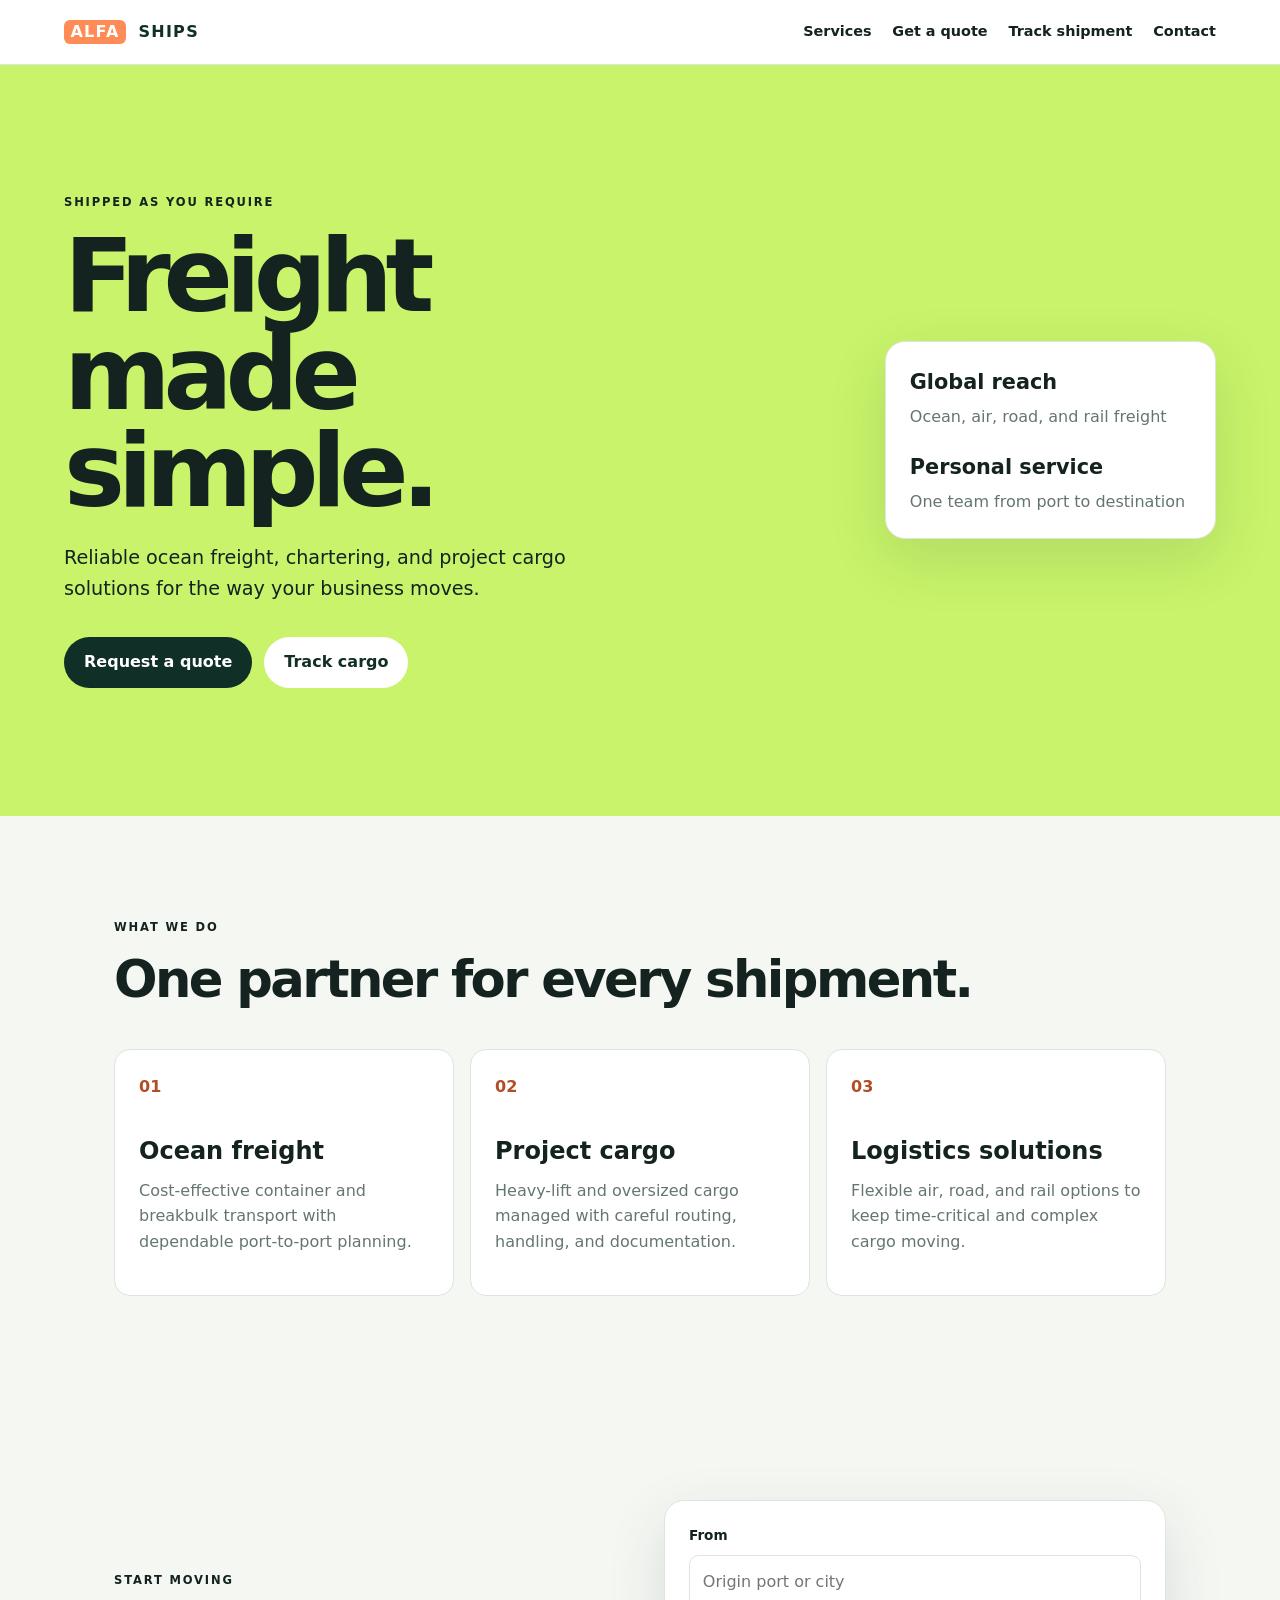
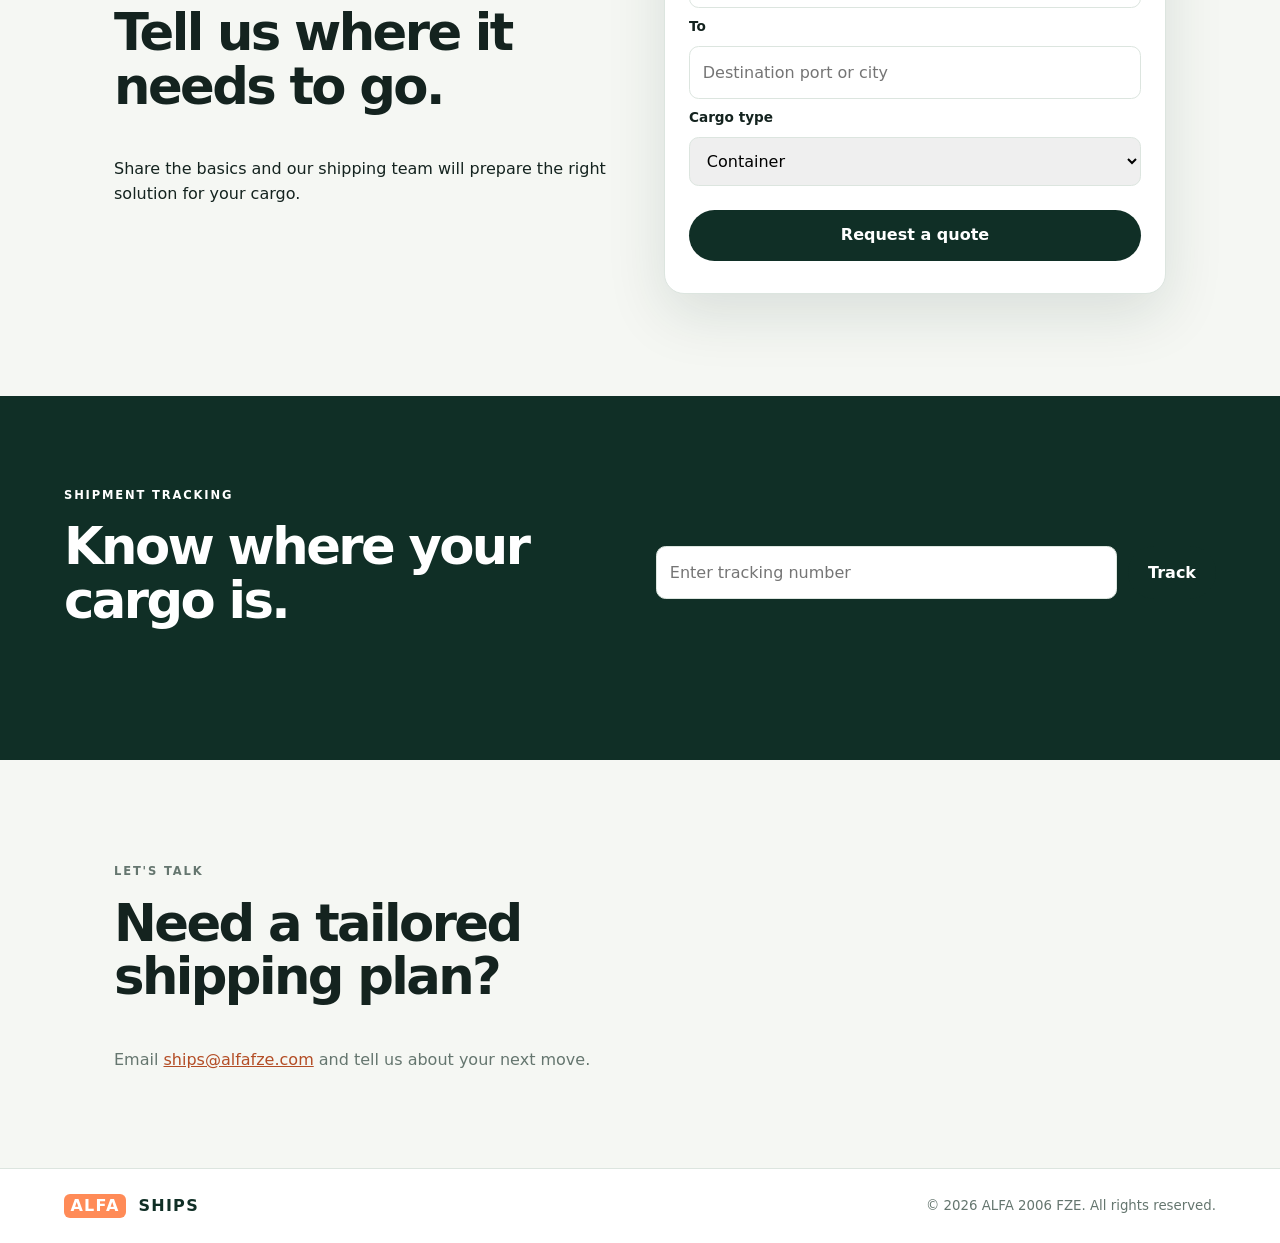
==== commit b769d107: "Simplify public site and consolidate local styling into style.css." ====
--- a/index.html
+++ b/index.html
@@ -1,405 +1,58 @@
-<!DOCTYPE html>
+<!doctype html>
 <html lang="en">
 <head>
-    <meta charset="UTF-8">
-    <meta name="viewport" content="width=device-width, initial-scale=1.0">
+  <meta charset="UTF-8">
+  <meta name="viewport" content="width=device-width, initial-scale=1">
+  <meta name="description" content="ALFA Ships ocean freight, project cargo, and shipment tracking.">
+  <title>ALFA Ships | Freight made simple</title>
+  <link rel="stylesheet" href="style.css">
+</head>
+<body>
+  <header class="site-header">
+    <a class="brand" href="index.html" aria-label="ALFA Ships home"><span>ALFA</span> SHIPS</a>
+    <nav aria-label="Primary navigation">
+      <a href="#services">Services</a>
+      <a href="#quote">Get a quote</a>
+      <a href="#tracking">Track shipment</a>
+      <a href="#contact">Contact</a>
+    </nav>
+  </header>
 
-    <title>ALFA Ships | Ocean Freight, Chartering & Project Cargo | ALFA 2006 FZE</title>
-    <meta name="description" content="Reliable maritime shipping and cargo logistics for mining, hydrocarbons, and global trade. Track shipments, request quotes, and optimize your supply chain with ALFA Ships.">
+  <main>
+    <section class="hero">
+      <div>
+        <p class="eyebrow">SHIPPED AS YOU REQUIRE</p>
+        <h1>Freight made simple.</h1>
+        <p class="lede">Reliable ocean freight, chartering, and project cargo solutions for the way your business moves.</p>
+        <div class="actions"><a class="button button-dark" href="#quote">Request a quote</a><a class="button button-light" href="#tracking">Track cargo</a></div>
+      </div>
+      <div class="hero-card" aria-label="Shipping highlights"><strong>Global reach</strong><span>Ocean, air, road, and rail freight</span><strong>Personal service</strong><span>One team from port to destination</span></div>
+    </section>
 
-    <link href="https://cdn.jsdelivr.net/npm/bootstrap@5.3.3/dist/css/bootstrap.min.css" rel="stylesheet">
-    <link href="https://cdn.jsdelivr.net/npm/bootstrap-icons@1.11.3/font/bootstrap-icons.css" rel="stylesheet">
-
-    <link rel="stylesheet" href="styles.css">
-</head>
-
-
-<body>
-  <div class="main bg-white">
-
-    <!-- Header -->
-    <header class="bg-warning p-3 d-flex justify-content-between align-items-center">
-      <div class="d-flex align-items-center gap-1 border-bottom border-danger border-3 pb-1">
-        <i class="bi bi-truck fs-2 text-danger"></i>
-        <span class="fw-bold fs-4 text-danger">ALFA SHIPS</span>
-      </div>
-      <div class="d-flex gap-3 align-items-center">
-        <i class="bi bi-search fs-4"></i>
-        <i class="bi bi-person fs-4"></i>
-        <i class="bi bi-list fs-2"></i>
-      </div>
-    </header>
-
-    <!-- Hero Banner -->
-    <section class="position-relative">
-      <div class="bg-secondary bg-opacity-25 d-flex justify-content-center align-items-center" style="height: 220px;">
-        <span class="text-muted"><i class="bi bi-image fs-1"></i> [Image Placeholder]</span>
-      </div>
-      <div class="bg-warning p-3">
-        <p class="small text-danger fw-bold mb-1">SHIPPED AS YOU REQUIRE</p>
-        <h5 class="fw-bold mb-0 d-flex justify-content-between align-items-center">
-          ALFA Ships Delivery makes it happen
-          <i class="bi bi-chevron-right"></i>
-        </h5>
+    <section id="services" class="section">
+      <p class="eyebrow">WHAT WE DO</p><h2>One partner for every shipment.</h2>
+      <div class="cards">
+        <article class="card"><span class="card-number">01</span><h3>Ocean freight</h3><p>Cost-effective container and breakbulk transport with dependable port-to-port planning.</p></article>
+        <article class="card"><span class="card-number">02</span><h3>Project cargo</h3><p>Heavy-lift and oversized cargo managed with careful routing, handling, and documentation.</p></article>
+        <article class="card"><span class="card-number">03</span><h3>Logistics solutions</h3><p>Flexible air, road, and rail options to keep time-critical and complex cargo moving.</p></article>
       </div>
     </section>
 
-    <!-- Quick Actions -->
-    <section class="p-3">
-      <div class="row row-cols-3 g-2">
-        <div class="col">
-          <div class="card border-0 shadow-sm text-center p-3 h-100 rounded-3">
-            <i class="bi bi-box-seam fs-2 text-danger mb-2"></i>
-            <span class="small fw-bold">Book your cargo</span>
-          </div>
-        </div>
-        <div class="col">
-          <div class="card border-0 shadow-sm text-center p-3 h-100 rounded-3">
-            <i class="bi bi-box fs-2 text-danger mb-2"></i>
-            <span class="small fw-bold">Track your cargo</span>
-          </div>
-        </div>
-        <div class="col">
-          <div class="card border-0 shadow-sm text-center p-3 h-100 rounded-3">
-            <i class="bi bi-geo-alt fs-2 text-danger mb-2"></i>
-            <span class="small fw-bold">Service points</span>
-          </div>
-        </div>
-      </div>
+    <section id="quote" class="section split-section">
+      <div><p class="eyebrow">START MOVING</p><h2>Tell us where it needs to go.</h2><p>Share the basics and our shipping team will prepare the right solution for your cargo.</p></div>
+      <form class="panel" id="quote-form">
+        <label for="from">From</label><input id="from" name="from" required placeholder="Origin port or city">
+        <label for="to">To</label><input id="to" name="to" required placeholder="Destination port or city">
+        <label for="cargo">Cargo type</label><select id="cargo" name="cargo"><option>Container</option><option>Project cargo</option><option>Breakbulk</option><option>Air freight</option></select>
+        <button class="button button-dark" type="submit">Request a quote</button><p class="form-result" aria-live="polite"></p>
+      </form>
     </section>
 
-    <!-- Never Miss a Parcel Again -->
-    <section class="p-3">
-      <h4 class="fw-bold text-center mb-4">Never lose sight of your cargo again</h4>
-      
-      <div class="d-flex align-items-center gap-3 mb-3 pb-3 border-bottom">
-        <div class="bg-warning p-3 rounded-3 d-flex justify-content-center align-items-center">
-          <i class="bi bi-house-door fs-4"></i>
-        </div>
-        <div class="flex-grow-1">
-          <h6 class="fw-bold mb-1">Preferred Port</h6>
-          <p class="small text-muted mb-0">Select a storage location at your preferred port.</p>
-        </div>
-        <i class="bi bi-chevron-right text-danger"></i>
-      </div>
+    <section id="tracking" class="tracking-section"><div><p class="eyebrow">SHIPMENT TRACKING</p><h2>Know where your cargo is.</h2></div><form id="tracking-form" class="tracking-form"><label class="sr-only" for="tracking-number">Tracking number</label><input id="tracking-number" required placeholder="Enter tracking number"><button class="button button-dark" type="submit">Track</button><p id="tracking-result" class="form-result" aria-live="polite"></p></form></section>
 
-      <div class="d-flex align-items-center gap-3 mb-3 pb-3 border-bottom">
-        <div class="bg-warning p-3 rounded-3 d-flex justify-content-center align-items-center">
-          <i class="bi bi-box2 fs-4"></i>
-        </div>
-        <div class="flex-grow-1">
-          <h6 class="fw-bold mb-1">Container Terminal</h6>
-          <p class="small text-muted mb-0">Receive cargo always nearby, regardless of opening hours.</p>
-        </div>
-        <i class="bi bi-chevron-right text-danger"></i>
-      </div>
-
-      <div class="d-flex align-items-center gap-3">
-        <div class="bg-warning p-3 rounded-3 d-flex justify-content-center align-items-center">
-          <i class="bi bi-bell fs-4"></i>
-        </div>
-        <div class="flex-grow-1">
-          <h6 class="fw-bold mb-1">Cargo Notification</h6>
-          <p class="small text-muted mb-0">Get notified by e-mail when your shipment will be delivered.</p>
-        </div>
-        <i class="bi bi-chevron-right text-danger"></i>
-      </div>
-    </section>
-
-    <!-- Shipping Prices Section -->
-    <section class="p-3">
-      <h4 class="fw-bold mb-3">Ocean freight rates starting at just $1,200</h4>
-
-      <!-- Price Card 1 -->
-      <div class="card border-0 shadow-sm rounded-3 mb-3 overflow-hidden">
-        <div class="d-flex">
-          <div class="bg-warning p-3 d-flex flex-column justify-content-center text-center" style="min-width: 100px;">
-            <span class="small fw-bold">From</span>
-            <span class="fs-5 fw-bold">$1,200</span>
-          </div>
-          <div class="p-3 flex-grow-1 position-relative">
-            <h6 class="fw-bold mb-1">20ft Container</h6>
-            <p class="small text-muted mb-2">Max 20,000 kg</p>
-            <div class="small">
-              <div><i class="bi bi-check text-success"></i> Port-to-port</div>
-              <div><i class="bi bi-x text-danger"></i> Door-to-door (X)</div>
-            </div>
-            <i class="bi bi-chevron-right text-danger position-absolute end-0 top-50 translate-middle-y me-3"></i>
-          </div>
-        </div>
-      </div>
-
-      <!-- Price Card 2 -->
-      <div class="card border-0 shadow-sm rounded-3 mb-3 overflow-hidden">
-        <div class="d-flex">
-          <div class="bg-warning p-3 d-flex flex-column justify-content-center text-center" style="min-width: 100px;">
-            <span class="small fw-bold">From</span>
-            <span class="fs-5 fw-bold">$1,800</span>
-          </div>
-          <div class="p-3 flex-grow-1 position-relative">
-            <h6 class="fw-bold mb-1">40ft Container</h6>
-            <p class="small text-muted mb-2">Max 28,000 kg</p>
-            <div class="small">
-              <div><i class="bi bi-check text-success"></i> Port-to-port</div>
-              <div><i class="bi bi-check text-success"></i> Door-to-door available</div>
-            </div>
-            <i class="bi bi-chevron-right text-danger position-absolute end-0 top-50 translate-middle-y me-3"></i>
-          </div>
-        </div>
-      </div>
-
-      <!-- Price Card 3 -->
-      <div class="card border-0 shadow-sm rounded-3 mb-3 overflow-hidden">
-        <div class="d-flex">
-          <div class="bg-warning p-3 d-flex flex-column justify-content-center text-center" style="min-width: 100px;">
-            <span class="small fw-bold">From</span>
-            <span class="fs-5 fw-bold">$2,500</span>
-            <span class="small text-muted">per unit</span>
-          </div>
-          <div class="p-3 flex-grow-1 position-relative">
-            <h6 class="fw-bold mb-1">Breakbulk Cargo</h6>
-            <p class="small text-muted mb-2">Up to 50 cbm</p>
-            <div class="small">
-              <div><i class="bi bi-check text-success"></i> Flexible stowage</div>
-              <div><i class="bi bi-check text-success"></i> Heavy-lift ready</div>
-            </div>
-            <i class="bi bi-chevron-right text-danger position-absolute end-0 top-50 translate-middle-y me-3"></i>
-          </div>
-        </div>
-      </div>
-
-      <!-- Price Card 4 -->
-      <div class="card border-0 shadow-sm rounded-3 mb-3 overflow-hidden">
-        <div class="d-flex">
-          <div class="bg-warning p-3 d-flex flex-column justify-content-center text-center" style="min-width: 100px;">
-            <span class="small fw-bold">Top Seller</span>
-            <span class="small fw-bold">From</span>
-            <span class="fs-5 fw-bold">Custom</span>
-          </div>
-          <div class="p-3 flex-grow-1 position-relative">
-            <h6 class="fw-bold mb-1">Project Cargo</h6>
-            <p class="small text-muted mb-2">Oversized / heavy-lift</p>
-            <div class="small">
-              <div><i class="bi bi-check text-success"></i> Dedicated vessel</div>
-              <div><i class="bi bi-check text-success"></i> End-to-end management</div>
-            </div>
-            <i class="bi bi-chevron-right text-danger position-absolute end-0 top-50 translate-middle-y me-3"></i>
-          </div>
-        </div>
-      </div>
-
-      <!-- Price Card 5 -->
-      <div class="card border-0 shadow-sm rounded-3 mb-3 overflow-hidden">
-        <div class="d-flex">
-          <div class="bg-warning p-3 d-flex flex-column justify-content-center text-center" style="min-width: 100px;">
-            <span class="small fw-bold">From</span>
-            <span class="fs-5 fw-bold">Custom</span>
-          </div>
-          <div class="p-3 flex-grow-1 position-relative">
-            <h6 class="fw-bold mb-1">Air Freight</h6>
-            <p class="small text-muted mb-2">Time-critical shipments</p>
-            <div class="small">
-              <div><i class="bi bi-check text-success"></i> Door-to-door</div>
-              <div><i class="bi bi-check text-success"></i> Express delivery</div>
-            </div>
-            <i class="bi bi-chevron-right text-danger position-absolute end-0 top-50 translate-middle-y me-3"></i>
-          </div>
-        </div>
-      </div>
-
-      <!-- Price Card 6 -->
-      <div class="card border-0 shadow-sm rounded-3 mb-3 overflow-hidden">
-        <div class="d-flex">
-          <div class="bg-warning p-3 d-flex flex-column justify-content-center text-center" style="min-width: 100px;">
-            <span class="small fw-bold">From</span>
-            <span class="fs-5 fw-bold">Custom</span>
-          </div>
-          <div class="p-3 flex-grow-1 position-relative">
-            <h6 class="fw-bold mb-1">Road Freight</h6>
-            <p class="small text-muted mb-2">Domestic &amp; cross-border</p>
-            <div class="small">
-              <div><i class="bi bi-check text-success"></i> Door-to-door</div>
-              <div><i class="bi bi-check text-success"></i> Flexible scheduling</div>
-            </div>
-            <i class="bi bi-chevron-right text-danger position-absolute end-0 top-50 translate-middle-y me-3"></i>
-          </div>
-        </div>
-      </div>
-
-      <!-- Price Card 7 -->
-      <div class="card border-0 shadow-sm rounded-3 mb-4 overflow-hidden">
-        <div class="d-flex">
-          <div class="bg-warning p-3 d-flex flex-column justify-content-center text-center" style="min-width: 100px;">
-            <span class="small fw-bold">From</span>
-            <span class="fs-5 fw-bold">Custom</span>
-            <span class="small text-muted">per shipment</span>
-          </div>
-          <div class="p-3 flex-grow-1 position-relative">
-            <h6 class="fw-bold mb-1">Rail Freight</h6>
-            <p class="small text-muted mb-2">Container &amp; bulk</p>
-            <div class="small">
-              <div><i class="bi bi-check text-success"></i> Cost-effective</div>
-              <div><i class="bi bi-check text-success"></i> Eco-friendly</div>
-            </div>
-            <i class="bi bi-chevron-right text-danger position-absolute end-0 top-50 translate-middle-y me-3"></i>
-          </div>
-        </div>
-      </div>
-
-      <p class="small text-center mb-4">Save shipping costs with ALFA economy sets <a href="#" class="text-danger">Shipping worldwide</a></p>
-
-      <div class="row row-cols-2 g-2">
-        <div class="col">
-          <button class="btn btn-danger w-100 fw-bold py-2">Calculate an individual offer</button>
-        </div>
-        <div class="col">
-          <button class="btn btn-danger w-100 fw-bold py-2">Contact sales</button>
-        </div>
-      </div>
-    </section>
-
-    <!-- Customized Products Section -->
-    <section class="p-4 bg-light">
-      <h4 class="fw-bold text-center mb-4">Customized products and solutions for business customers</h4>
-
-      <div class="mb-4">
-        <div class="d-flex justify-content-between align-items-center mb-1">
-          <h6 class="fw-bold mb-0">Ocean Freight</h6>
-          <i class="bi bi-chevron-right text-danger"></i>
-        </div>
-        <p class="small mb-0">Find the perfect ocean freight service for your business! Profit from pricing tailored to your individual requirements and business processes.</p>
-      </div>
-
-      <div class="mb-4">
-        <div class="d-flex justify-content-between align-items-center mb-1">
-          <h6 class="fw-bold mb-0">Chartering</h6>
-          <i class="bi bi-chevron-right text-danger"></i>
-        </div>
-        <p class="small mb-0">For your time-critical items: delivery with a time option or by the close of business – quickly and reliably to over 220 countries and territories.</p>
-      </div>
-
-      <div class="mb-4">
-        <div class="d-flex justify-content-between align-items-center mb-1">
-          <h6 class="fw-bold mb-0">Logistics Solutions</h6>
-          <i class="bi bi-chevron-right text-danger"></i>
-        </div>
-        <p class="small mb-0">We send your goods to anywhere in the world – by air freight, ocean freight, road or rail.</p>
-      </div>
-
-      <div class="text-center">
-        <button class="btn btn-danger fw-bold px-4 py-2">Calculate an individual offer for business customers</button>
-      </div>
-    </section>
-
-    <!-- Top Services at a Glance -->
-    <section class="p-4">
-      <h4 class="fw-bold text-center mb-4">Top Services at a Glance</h4>
-
-      <div class="mb-4">
-        <h5 class="fw-bold mb-2">Shipping parcels</h5>
-        <ul class="list-unstyled mb-0">
-          <li class="mb-1 d-flex align-items-center gap-2"><i class="bi bi-chevron-right small"></i> Online Franking</li>
-          <li class="mb-1 d-flex align-items-center gap-2"><i class="bi bi-chevron-right small"></i> Domestic prices</li>
-          <li class="mb-1 d-flex align-items-center gap-2"><i class="bi bi-chevron-right small"></i> Products and services</li>
-          <li class="mb-1 d-flex align-items-center gap-2"><i class="bi bi-chevron-right small"></i> Shipping parcels</li>
-          <li class="mb-1 d-flex align-items-center gap-2"><i class="bi bi-chevron-right small"></i> Prices for frequent shippers</li>
-        </ul>
-      </div>
-
-      <div class="mb-4">
-        <h5 class="fw-bold mb-2">Delivery Services</h5>
-        <ul class="list-unstyled mb-0">
-          <li class="mb-1 d-flex align-items-center gap-2"><i class="bi bi-chevron-right small"></i> Track and Trace</li>
-          <li class="mb-1 d-flex align-items-center gap-2"><i class="bi bi-chevron-right small"></i> Cargo notification</li>
-          <li class="mb-1 d-flex align-items-center gap-2"><i class="bi bi-chevron-right small"></i> Container Terminal</li>
-          <li class="mb-1 d-flex align-items-center gap-2"><i class="bi bi-chevron-right small"></i> Preferred Port</li>
-          <li class="mb-1 d-flex align-items-center gap-2"><i class="bi bi-chevron-right small"></i> Customer account</li>
-        </ul>
-      </div>
-
-      <div class="mb-4">
-        <h5 class="fw-bold mb-2">Additional Services</h5>
-        <ul class="list-unstyled mb-0">
-          <li class="mb-1 d-flex align-items-center gap-2"><i class="bi bi-chevron-right small"></i> Ocean Freight</li>
-          <li class="mb-1 d-flex align-items-center gap-2"><i class="bi bi-chevron-right small"></i> Chartering</li>
-          <li class="mb-1 d-flex align-items-center gap-2"><i class="bi bi-chevron-right small"></i> Project Cargo</li>
-        </ul>
-      </div>
-    </section>
-
-    <!-- Footer Navigation -->
-    <footer class="p-4 bg-light">
-      <!-- Private Customers -->
-      <div class="mb-4">
-        <h5 class="fw-bold mb-2">Private customers</h5>
-        <ul class="list-unstyled d-flex flex-column gap-2 mb-0">
-          <li><a href="#" class="text-decoration-none text-dark">Prices</a></li>
-          <li><a href="#" class="text-decoration-none text-dark">Shipping parcels</a></li>
-          <li><a href="#" class="text-decoration-none text-dark">ALFA delivery services</a></li>
-          <li><a href="#" class="text-decoration-none text-dark">ALFA customer account</a></li>
-          <li><a href="#" class="text-decoration-none text-dark">Customer service</a></li>
-          <li><a href="#" class="text-decoration-none text-dark">Post &amp; ALFA App</a></li>
-        </ul>
-      </div>
-
-      <!-- Business Customers -->
-      <div class="mb-4">
-        <h5 class="fw-bold mb-2">Business customers</h5>
-        <ul class="list-unstyled d-flex flex-column gap-2 mb-0">
-          <li><a href="#" class="text-decoration-none text-dark">Ocean Freight</a></li>
-          <li><a href="#" class="text-decoration-none text-dark">Chartering</a></li>
-          <li><a href="#" class="text-decoration-none text-dark">Logistics</a></li>
-          <li><a href="#" class="text-decoration-none text-dark">Contact</a></li>
-          <li><a href="#" class="text-decoration-none text-dark">Become a customer</a></li>
-          <li><a href="#" class="text-decoration-none text-dark">ALFA.com</a></li>
-        </ul>
-      </div>
-
-      <!-- About Us -->
-      <div class="mb-4">
-        <h5 class="fw-bold mb-2">About us</h5>
-        <ul class="list-unstyled d-flex flex-column gap-2 mb-0">
-          <li><a href="#" class="text-decoration-none text-dark">ALFA Group</a></li>
-          <li><a href="#" class="text-decoration-none text-dark">Career</a></li>
-          <li><a href="#" class="text-decoration-none text-dark">Media</a></li>
-          <li><a href="#" class="text-decoration-none text-dark">Investors</a></li>
-          <li><a href="#" class="text-decoration-none text-dark">Sustainability</a></li>
-          <li><a href="#" class="text-decoration-none text-dark">Stories</a></li>
-        </ul>
-      </div>
-
-      <!-- Social Media -->
-      <div class="mb-4">
-        <h5 class="fw-bold mb-3">Follow us</h5>
-        <div class="d-flex gap-3">
-          <a href="#" class="text-decoration-none text-danger"><i class="bi bi-facebook fs-3"></i></a>
-          <a href="#" class="text-decoration-none text-danger"><i class="bi bi-twitter-x fs-3"></i></a>
-          <a href="#" class="text-decoration-none text-danger"><i class="bi bi-instagram fs-3"></i></a>
-          <a href="#" class="text-decoration-none text-danger"><i class="bi bi-youtube fs-3"></i></a>
-          <a href="#" class="text-decoration-none text-danger"><i class="bi bi-linkedin fs-3"></i></a>
-        </div>
-      </div>
-
-      <!-- Bottom Footer -->
-      <div class="border-top pt-4">
-        <div class="d-flex align-items-center gap-2 mb-3">
-          <i class="bi bi-truck fs-3 text-dark"></i>
-          <span class="fw-bold fs-5 text-dark">ALFA SHIPS</span>
-        </div>
-
-        <ul class="list-unstyled d-flex flex-wrap gap-3 small mb-3">
-          <li><a href="#" class="text-decoration-none text-muted">Important information</a></li>
-          <li><a href="#" class="text-decoration-none text-muted">Legal Notice</a></li>
-          <li><a href="#" class="text-decoration-none text-muted">Data protection</a></li>
-          <li><a href="#" class="text-decoration-none text-muted">Consent Settings</a></li>
-        </ul>
-
-        <p class="small text-muted mb-0">© 2026 ALFA 2006 FZE. All rights reserved.</p>
-      </div>
-    </footer>
-
-  </div>
+    <section id="contact" class="contact section"><p class="eyebrow">LET'S TALK</p><h2>Need a tailored shipping plan?</h2><p>Email <a href="mailto:ships@alfafze.com">ships@alfafze.com</a> and tell us about your next move.</p></section>
+  </main>
+  <footer><span class="brand"><span>ALFA</span> SHIPS</span><small>© 2026 ALFA 2006 FZE. All rights reserved.</small></footer>
+  <script src="script.js"></script>
 </body>
-
-
 </html>
--- a/style.css
+++ b/style.css
@@ -0,0 +1 @@
+:root{--ink:#14231f;--deep:#102f26;--muted:#65766f;--paper:#f5f7f3;--surface:#fff;--line:#dce5df;--lime:#c8f36a;--orange:#ff8b57;--shadow:0 20px 60px rgba(16,47,38,.12)}*{box-sizing:border-box}html{scroll-behavior:smooth}body{margin:0;background:var(--paper);color:var(--ink);font:16px/1.6 system-ui,-apple-system,BlinkMacSystemFont,"Segoe UI",sans-serif}.site-header{align-items:center;background:var(--surface);border-bottom:1px solid var(--line);display:flex;justify-content:space-between;padding:1.2rem max(5vw,1.25rem);position:sticky;top:0;z-index:10}.brand{color:var(--deep);font-weight:900;letter-spacing:.08em;text-decoration:none}.brand span{background:var(--orange);border-radius:6px;color:#fff;margin-right:.35rem;padding:.15rem .4rem}nav{display:flex;gap:1.3rem}nav a{color:var(--ink);font-size:.9rem;font-weight:700;text-decoration:none}nav a:hover,a{color:#b34d25}.hero{align-items:center;background:var(--lime);display:grid;gap:3rem;grid-template-columns:1.4fr .6fr;padding:clamp(4rem,10vw,8rem) max(5vw,1.25rem)}h1,h2,h3,p{margin-top:0}h1{font-size:clamp(3rem,8vw,7rem);letter-spacing:-.07em;line-height:.95;margin-bottom:1.5rem;max-width:9ch}h2{font-size:clamp(2rem,4vw,3.6rem);letter-spacing:-.05em;line-height:1.05}.lede{font-size:1.2rem;max-width:34rem}.eyebrow{font-size:.72rem;font-weight:900;letter-spacing:.16em;margin-bottom:1rem}.actions{display:flex;flex-wrap:wrap;gap:.75rem;margin-top:2rem}.button{border:0;border-radius:999px;cursor:pointer;display:inline-block;font:inherit;font-weight:800;padding:.8rem 1.25rem;text-decoration:none}.button-dark{background:var(--deep);color:#fff}.button-light{background:#fff;color:var(--deep)}.hero-card,.panel{background:var(--surface);border:1px solid var(--line);border-radius:1.25rem;box-shadow:var(--shadow);padding:1.5rem}.hero-card{display:grid;gap:.3rem}.hero-card strong{font-size:1.3rem;margin-top:1rem}.hero-card strong:first-child{margin-top:0}.hero-card span{color:var(--muted)}.section{margin:auto;max-width:1180px;padding:clamp(4rem,8vw,7rem) max(5vw,1.25rem)}.cards{display:grid;gap:1rem;grid-template-columns:repeat(3,1fr)}.card{background:var(--surface);border:1px solid var(--line);border-radius:1rem;padding:1.5rem}.card-number{color:#b34d25;font-weight:900}.card h3{font-size:1.5rem;margin:2rem 0 .5rem}.card p,.contact p{color:var(--muted)}.split-section{align-items:center;display:grid;gap:3rem;grid-template-columns:1fr 1fr}.panel{display:grid;gap:.5rem}.panel label{font-size:.85rem;font-weight:800}.panel input,.panel select,.tracking-form input{border:1px solid var(--line);border-radius:.6rem;font:inherit;padding:.8rem}.panel .button{margin-top:1rem}.form-result{color:#28734e;font-weight:700;margin:0}.tracking-section{align-items:center;background:var(--deep);color:#fff;display:grid;gap:2rem;grid-template-columns:1fr 1fr;padding:clamp(3rem,7vw,6rem) max(5vw,1.25rem)}.tracking-form{display:grid;gap:.7rem;grid-template-columns:1fr auto}.tracking-form .form-result{grid-column:1/-1}.tracking-form input{min-width:0}.contact{padding-bottom:5rem}.contact h2{max-width:12ch}footer{align-items:center;background:var(--surface);border-top:1px solid var(--line);display:flex;justify-content:space-between;padding:1.5rem max(5vw,1.25rem)}footer small{color:var(--muted)}.sr-only{height:1px;margin:-1px;overflow:hidden;position:absolute;width:1px}@media(max-width:720px){.site-header{align-items:flex-start;flex-direction:column;gap:1rem}nav{flex-wrap:wrap;gap:.7rem 1rem}.hero,.split-section,.tracking-section{grid-template-columns:1fr}.cards{grid-template-columns:1fr}h1{font-size:clamp(3rem,16vw,5rem)}footer{align-items:flex-start;flex-direction:column;gap:1rem}.tracking-form{grid-template-columns:1fr}.tracking-form .button{width:100%}}
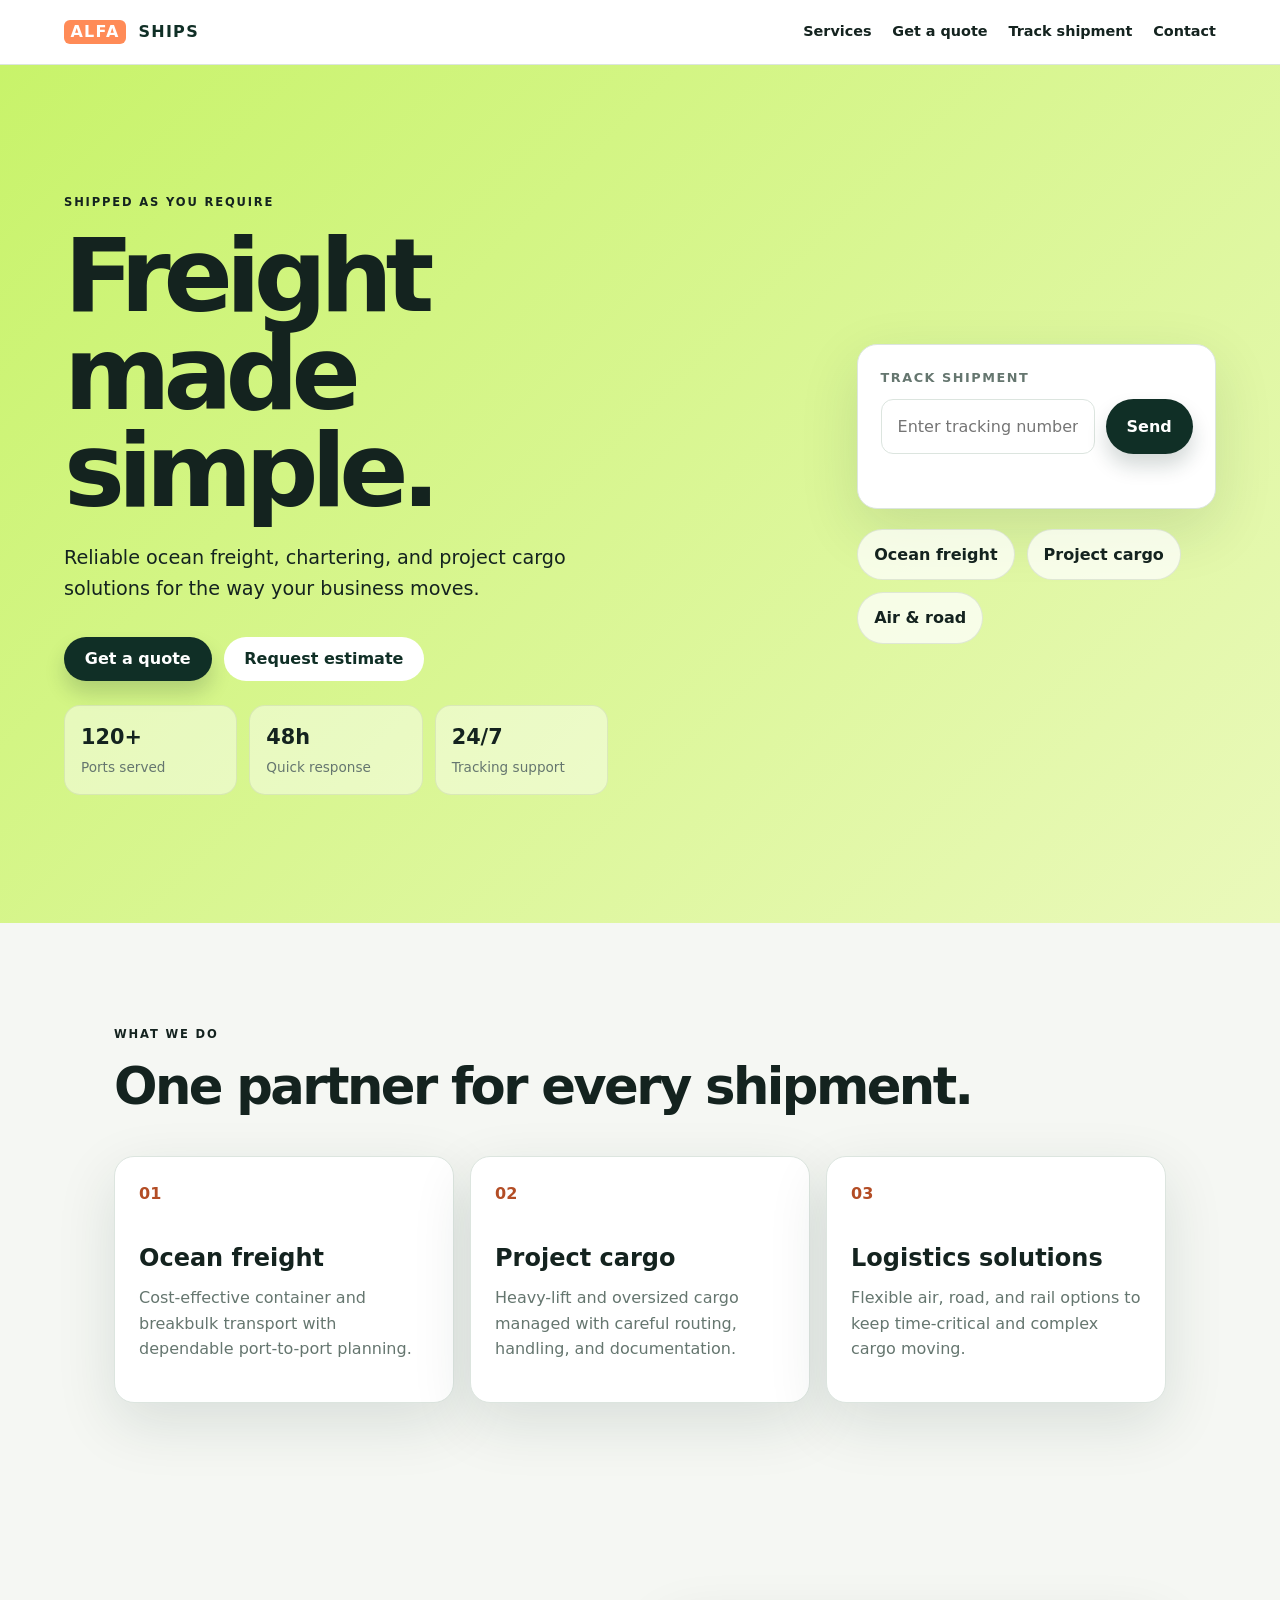
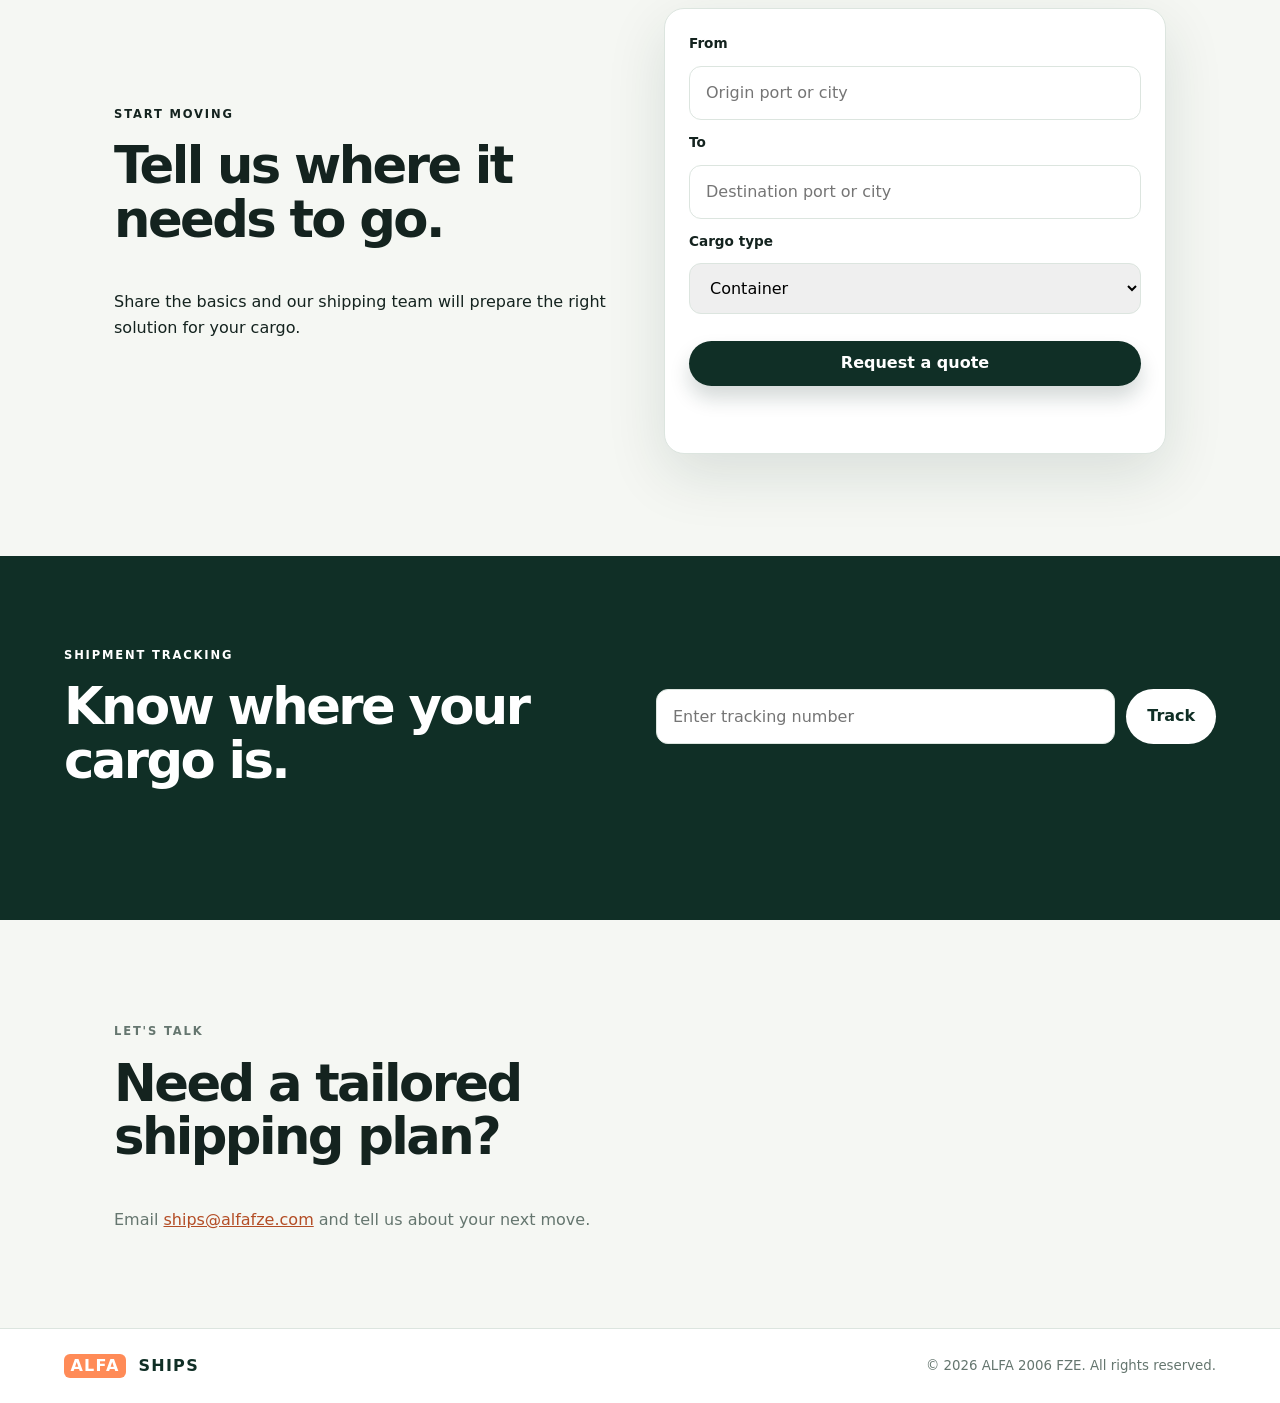
==== commit 1e5b5e24: "Add hero tracking bar, action buttons, and more interactive elements to the landing page." ====
--- a/index.html
+++ b/index.html
@@ -20,39 +20,117 @@
 
   <main>
     <section class="hero">
-      <div>
+      <div class="hero-copy">
         <p class="eyebrow">SHIPPED AS YOU REQUIRE</p>
         <h1>Freight made simple.</h1>
         <p class="lede">Reliable ocean freight, chartering, and project cargo solutions for the way your business moves.</p>
-        <div class="actions"><a class="button button-dark" href="#quote">Request a quote</a><a class="button button-light" href="#tracking">Track cargo</a></div>
+
+        <div class="cta-row">
+          <a class="button button-dark" href="#quote">Get a quote</a>
+          <a class="button button-light" href="#tracking">Request estimate</a>
+        </div>
+
+        <div class="mini-stats" aria-label="Key shipping metrics">
+          <div><strong>120+</strong><span>Ports served</span></div>
+          <div><strong>48h</strong><span>Quick response</span></div>
+          <div><strong>24/7</strong><span>Tracking support</span></div>
+        </div>
       </div>
-      <div class="hero-card" aria-label="Shipping highlights"><strong>Global reach</strong><span>Ocean, air, road, and rail freight</span><strong>Personal service</strong><span>One team from port to destination</span></div>
+
+      <div class="hero-side">
+        <div class="tracking-panel" aria-label="Track a shipment">
+          <p class="panel-label">Track shipment</p>
+          <form id="hero-track-form" class="tracking-form">
+            <label class="sr-only" for="hero-track-number">Shipment tracking number</label>
+            <input id="hero-track-number" name="trackingNumber" type="text" placeholder="Enter tracking number" required>
+            <button type="submit" class="button button-dark">Send</button>
+          </form>
+          <p id="hero-track-result" class="form-result" aria-live="polite"></p>
+        </div>
+
+        <div class="info-cards">
+          <button type="button" class="chip" data-value="Ocean freight">Ocean freight</button>
+          <button type="button" class="chip" data-value="Project cargo">Project cargo</button>
+          <button type="button" class="chip" data-value="Air & road">Air & road</button>
+        </div>
+      </div>
     </section>
 
     <section id="services" class="section">
-      <p class="eyebrow">WHAT WE DO</p><h2>One partner for every shipment.</h2>
+      <p class="eyebrow">WHAT WE DO</p>
+      <h2>One partner for every shipment.</h2>
       <div class="cards">
-        <article class="card"><span class="card-number">01</span><h3>Ocean freight</h3><p>Cost-effective container and breakbulk transport with dependable port-to-port planning.</p></article>
-        <article class="card"><span class="card-number">02</span><h3>Project cargo</h3><p>Heavy-lift and oversized cargo managed with careful routing, handling, and documentation.</p></article>
-        <article class="card"><span class="card-number">03</span><h3>Logistics solutions</h3><p>Flexible air, road, and rail options to keep time-critical and complex cargo moving.</p></article>
+        <article class="card">
+          <span class="card-number">01</span>
+          <h3>Ocean freight</h3>
+          <p>Cost-effective container and breakbulk transport with dependable port-to-port planning.</p>
+        </article>
+        <article class="card">
+          <span class="card-number">02</span>
+          <h3>Project cargo</h3>
+          <p>Heavy-lift and oversized cargo managed with careful routing, handling, and documentation.</p>
+        </article>
+        <article class="card">
+          <span class="card-number">03</span>
+          <h3>Logistics solutions</h3>
+          <p>Flexible air, road, and rail options to keep time-critical and complex cargo moving.</p>
+        </article>
       </div>
     </section>
 
     <section id="quote" class="section split-section">
-      <div><p class="eyebrow">START MOVING</p><h2>Tell us where it needs to go.</h2><p>Share the basics and our shipping team will prepare the right solution for your cargo.</p></div>
+      <div>
+        <p class="eyebrow">START MOVING</p>
+        <h2>Tell us where it needs to go.</h2>
+        <p>Share the basics and our shipping team will prepare the right solution for your cargo.</p>
+      </div>
+
       <form class="panel" id="quote-form">
-        <label for="from">From</label><input id="from" name="from" required placeholder="Origin port or city">
-        <label for="to">To</label><input id="to" name="to" required placeholder="Destination port or city">
-        <label for="cargo">Cargo type</label><select id="cargo" name="cargo"><option>Container</option><option>Project cargo</option><option>Breakbulk</option><option>Air freight</option></select>
-        <button class="button button-dark" type="submit">Request a quote</button><p class="form-result" aria-live="polite"></p>
+        <label for="from">From</label>
+        <input id="from" name="from" required placeholder="Origin port or city">
+
+        <label for="to">To</label>
+        <input id="to" name="to" required placeholder="Destination port or city">
+
+        <label for="cargo">Cargo type</label>
+        <select id="cargo" name="cargo">
+          <option>Container</option>
+          <option>Project cargo</option>
+          <option>Breakbulk</option>
+          <option>Air freight</option>
+        </select>
+
+        <button class="button button-dark" type="submit">Request a quote</button>
+        <p class="form-result" aria-live="polite"></p>
       </form>
     </section>
 
-    <section id="tracking" class="tracking-section"><div><p class="eyebrow">SHIPMENT TRACKING</p><h2>Know where your cargo is.</h2></div><form id="tracking-form" class="tracking-form"><label class="sr-only" for="tracking-number">Tracking number</label><input id="tracking-number" required placeholder="Enter tracking number"><button class="button button-dark" type="submit">Track</button><p id="tracking-result" class="form-result" aria-live="polite"></p></form></section>
+    <section id="tracking" class="tracking-section">
+      <div>
+        <p class="eyebrow">SHIPMENT TRACKING</p>
+        <h2>Know where your cargo is.</h2>
+      </div>
 
-    <section id="contact" class="contact section"><p class="eyebrow">LET'S TALK</p><h2>Need a tailored shipping plan?</h2><p>Email <a href="mailto:ships@alfafze.com">ships@alfafze.com</a> and tell us about your next move.</p></section>
+      <form id="tracking-form" class="tracking-form">
+        <label class="sr-only" for="tracking-number">Tracking number</label>
+        <input id="tracking-number" required placeholder="Enter tracking number">
+        <button class="button button-light" type="submit">Track</button>
+        <p id="tracking-result" class="form-result" aria-live="polite"></p>
+      </form>
+    </section>
+
+    <section id="contact" class="contact section">
+      <p class="eyebrow">LET'S TALK</p>
+      <h2>Need a tailored shipping plan?</h2>
+      <p>Email <a href="mailto:ships@alfafze.com">ships@alfafze.com</a> and tell us about your next move.</p>
+    </section>
   </main>
-  <footer><span class="brand"><span>ALFA</span> SHIPS</span><small>© 2026 ALFA 2006 FZE. All rights reserved.</small></footer>
+
+  <footer>
+    <span class="brand"><span>ALFA</span> SHIPS</span>
+    <small>© 2026 ALFA 2006 FZE. All rights reserved.</small>
+  </footer>
+
   <script src="script.js"></script>
 </body>
 </html>
--- a/style.css
+++ b/style.css
@@ -1 +1,378 @@
-:root{--ink:#14231f;--deep:#102f26;--muted:#65766f;--paper:#f5f7f3;--surface:#fff;--line:#dce5df;--lime:#c8f36a;--orange:#ff8b57;--shadow:0 20px 60px rgba(16,47,38,.12)}*{box-sizing:border-box}html{scroll-behavior:smooth}body{margin:0;background:var(--paper);color:var(--ink);font:16px/1.6 system-ui,-apple-system,BlinkMacSystemFont,"Segoe UI",sans-serif}.site-header{align-items:center;background:var(--surface);border-bottom:1px solid var(--line);display:flex;justify-content:space-between;padding:1.2rem max(5vw,1.25rem);position:sticky;top:0;z-index:10}.brand{color:var(--deep);font-weight:900;letter-spacing:.08em;text-decoration:none}.brand span{background:var(--orange);border-radius:6px;color:#fff;margin-right:.35rem;padding:.15rem .4rem}nav{display:flex;gap:1.3rem}nav a{color:var(--ink);font-size:.9rem;font-weight:700;text-decoration:none}nav a:hover,a{color:#b34d25}.hero{align-items:center;background:var(--lime);display:grid;gap:3rem;grid-template-columns:1.4fr .6fr;padding:clamp(4rem,10vw,8rem) max(5vw,1.25rem)}h1,h2,h3,p{margin-top:0}h1{font-size:clamp(3rem,8vw,7rem);letter-spacing:-.07em;line-height:.95;margin-bottom:1.5rem;max-width:9ch}h2{font-size:clamp(2rem,4vw,3.6rem);letter-spacing:-.05em;line-height:1.05}.lede{font-size:1.2rem;max-width:34rem}.eyebrow{font-size:.72rem;font-weight:900;letter-spacing:.16em;margin-bottom:1rem}.actions{display:flex;flex-wrap:wrap;gap:.75rem;margin-top:2rem}.button{border:0;border-radius:999px;cursor:pointer;display:inline-block;font:inherit;font-weight:800;padding:.8rem 1.25rem;text-decoration:none}.button-dark{background:var(--deep);color:#fff}.button-light{background:#fff;color:var(--deep)}.hero-card,.panel{background:var(--surface);border:1px solid var(--line);border-radius:1.25rem;box-shadow:var(--shadow);padding:1.5rem}.hero-card{display:grid;gap:.3rem}.hero-card strong{font-size:1.3rem;margin-top:1rem}.hero-card strong:first-child{margin-top:0}.hero-card span{color:var(--muted)}.section{margin:auto;max-width:1180px;padding:clamp(4rem,8vw,7rem) max(5vw,1.25rem)}.cards{display:grid;gap:1rem;grid-template-columns:repeat(3,1fr)}.card{background:var(--surface);border:1px solid var(--line);border-radius:1rem;padding:1.5rem}.card-number{color:#b34d25;font-weight:900}.card h3{font-size:1.5rem;margin:2rem 0 .5rem}.card p,.contact p{color:var(--muted)}.split-section{align-items:center;display:grid;gap:3rem;grid-template-columns:1fr 1fr}.panel{display:grid;gap:.5rem}.panel label{font-size:.85rem;font-weight:800}.panel input,.panel select,.tracking-form input{border:1px solid var(--line);border-radius:.6rem;font:inherit;padding:.8rem}.panel .button{margin-top:1rem}.form-result{color:#28734e;font-weight:700;margin:0}.tracking-section{align-items:center;background:var(--deep);color:#fff;display:grid;gap:2rem;grid-template-columns:1fr 1fr;padding:clamp(3rem,7vw,6rem) max(5vw,1.25rem)}.tracking-form{display:grid;gap:.7rem;grid-template-columns:1fr auto}.tracking-form .form-result{grid-column:1/-1}.tracking-form input{min-width:0}.contact{padding-bottom:5rem}.contact h2{max-width:12ch}footer{align-items:center;background:var(--surface);border-top:1px solid var(--line);display:flex;justify-content:space-between;padding:1.5rem max(5vw,1.25rem)}footer small{color:var(--muted)}.sr-only{height:1px;margin:-1px;overflow:hidden;position:absolute;width:1px}@media(max-width:720px){.site-header{align-items:flex-start;flex-direction:column;gap:1rem}nav{flex-wrap:wrap;gap:.7rem 1rem}.hero,.split-section,.tracking-section{grid-template-columns:1fr}.cards{grid-template-columns:1fr}h1{font-size:clamp(3rem,16vw,5rem)}footer{align-items:flex-start;flex-direction:column;gap:1rem}.tracking-form{grid-template-columns:1fr}.tracking-form .button{width:100%}}+:root{
+  --ink: #14231f;
+  --deep: #102f26;
+  --muted: #65766f;
+  --paper: #f5f7f3;
+  --surface: #fff;
+  --line: #dce5df;
+  --lime: #c8f36a;
+  --orange: #ff8b57;
+  --shadow: 0 20px 60px rgba(16, 47, 38, .12);
+}
+
+* { box-sizing: border-box; }
+
+html { scroll-behavior: smooth; }
+
+body {
+  margin: 0;
+  background: var(--paper);
+  color: var(--ink);
+  font: 16px/1.6 system-ui, -apple-system, BlinkMacSystemFont, "Segoe UI", sans-serif;
+}
+
+img { max-width: 100%; }
+
+a { color: inherit; }
+
+.site-header {
+  align-items: center;
+  background: var(--surface);
+  border-bottom: 1px solid var(--line);
+  display: flex;
+  justify-content: space-between;
+  padding: 1.2rem max(5vw, 1.25rem);
+  position: sticky;
+  top: 0;
+  z-index: 10;
+}
+
+.brand {
+  color: var(--deep);
+  font-weight: 900;
+  letter-spacing: .08em;
+  text-decoration: none;
+}
+
+.brand span {
+  background: var(--orange);
+  border-radius: 6px;
+  color: #fff;
+  margin-right: .35rem;
+  padding: .15rem .4rem;
+}
+
+nav {
+  display: flex;
+  gap: 1.3rem;
+}
+
+nav a {
+  color: var(--ink);
+  font-size: .9rem;
+  font-weight: 700;
+  text-decoration: none;
+}
+
+nav a:hover {
+  color: #b34d25;
+}
+
+.hero {
+  align-items: center;
+  background: linear-gradient(135deg, var(--lime) 0%, #eaf9bb 100%);
+  display: grid;
+  gap: 3rem;
+  grid-template-columns: 1.35fr .65fr;
+  padding: clamp(4rem, 10vw, 8rem) max(5vw, 1.25rem);
+}
+
+.hero-copy,
+.hero-side {
+  position: relative;
+  z-index: 1;
+}
+
+h1, h2, h3, p { margin-top: 0; }
+
+h1 {
+  font-size: clamp(3rem, 8vw, 7rem);
+  letter-spacing: -.07em;
+  line-height: .95;
+  margin-bottom: 1.5rem;
+  max-width: 9ch;
+}
+
+h2 {
+  font-size: clamp(2rem, 4vw, 3.6rem);
+  letter-spacing: -.05em;
+  line-height: 1.05;
+}
+
+.lede {
+  font-size: 1.2rem;
+  max-width: 34rem;
+}
+
+.eyebrow {
+  font-size: .72rem;
+  font-weight: 900;
+  letter-spacing: .16em;
+  margin-bottom: 1rem;
+}
+
+.cta-row {
+  display: flex;
+  flex-wrap: wrap;
+  gap: .75rem;
+  margin: 2rem 0 1.5rem;
+}
+
+.button {
+  border: 0;
+  border-radius: 999px;
+  cursor: pointer;
+  display: inline-block;
+  font: inherit;
+  font-weight: 800;
+  line-height: 1;
+  padding: .9rem 1.3rem;
+  text-decoration: none;
+  transition: transform .2s ease, box-shadow .2s ease;
+}
+
+.button:hover,
+.chip:hover {
+  transform: translateY(-1px);
+}
+
+.button-dark {
+  background: var(--deep);
+  color: #fff;
+  box-shadow: 0 12px 20px rgba(16, 47, 38, .18);
+}
+
+.button-light {
+  background: #fff;
+  color: var(--deep);
+}
+
+.mini-stats {
+  display: grid;
+  gap: .75rem;
+  grid-template-columns: repeat(3, minmax(0, 1fr));
+  max-width: 34rem;
+}
+
+.mini-stats div {
+  background: rgba(255, 255, 255, .45);
+  border: 1px solid rgba(20, 35, 31, .08);
+  border-radius: 1rem;
+  padding: .9rem 1rem;
+}
+
+.mini-stats strong {
+  display: block;
+  font-size: 1.3rem;
+}
+
+.mini-stats span {
+  color: var(--muted);
+  font-size: .85rem;
+}
+
+.hero-side {
+  display: grid;
+  gap: 1.2rem;
+}
+
+.tracking-panel,
+.panel,
+.card {
+  background: var(--surface);
+  border: 1px solid var(--line);
+  border-radius: 1.25rem;
+  box-shadow: var(--shadow);
+}
+
+.tracking-panel {
+  padding: 1.4rem;
+}
+
+.panel-label {
+  color: var(--muted);
+  font-size: .8rem;
+  font-weight: 800;
+  letter-spacing: .12em;
+  margin-bottom: .7rem;
+  text-transform: uppercase;
+}
+
+.tracking-form {
+  display: grid;
+  gap: .7rem;
+  grid-template-columns: minmax(0, 1fr) auto;
+}
+
+.tracking-form input,
+.panel input,
+.panel select {
+  border: 1px solid var(--line);
+  border-radius: .75rem;
+  font: inherit;
+  padding: .85rem 1rem;
+}
+
+.form-result {
+  color: #28734e;
+  font-weight: 700;
+  margin: .8rem 0 0;
+  min-height: 1.2rem;
+}
+
+.info-cards {
+  display: flex;
+  flex-wrap: wrap;
+  gap: .75rem;
+}
+
+.chip {
+  background: rgba(255, 255, 255, .75);
+  border: 1px solid rgba(16, 47, 38, .1);
+  border-radius: 999px;
+  color: var(--ink);
+  cursor: pointer;
+  font: inherit;
+  font-weight: 700;
+  padding: .75rem 1rem;
+} 
+
+.section {
+  margin: auto;
+  max-width: 1180px;
+  padding: clamp(4rem, 8vw, 7rem) max(5vw, 1.25rem);
+}
+
+.cards {
+  display: grid;
+  gap: 1rem;
+  grid-template-columns: repeat(3, minmax(0, 1fr));
+}
+
+.card {
+  padding: 1.5rem;
+}
+
+.card-number {
+  color: #b34d25;
+  font-weight: 900;
+}
+
+.card h3 {
+  font-size: 1.5rem;
+  margin: 2rem 0 .5rem;
+}
+
+.card p,
+.contact p {
+  color: var(--muted);
+}
+
+.split-section {
+  align-items: center;
+  display: grid;
+  gap: 3rem;
+  grid-template-columns: 1fr 1fr;
+}
+
+.panel {
+  display: grid;
+  gap: .7rem;
+  padding: 1.5rem;
+}
+
+.panel label {
+  font-size: .85rem;
+  font-weight: 800;
+}
+
+.panel .button {
+  margin-top: 1rem;
+}
+
+.tracking-section {
+  align-items: center;
+  background: var(--deep);
+  color: #fff;
+  display: grid;
+  gap: 2rem;
+  grid-template-columns: 1fr 1fr;
+  padding: clamp(3rem, 7vw, 6rem) max(5vw, 1.25rem);
+}
+
+.tracking-section .form-result {
+  grid-column: 1 / -1;
+  color: #d3f7d5;
+}
+
+.contact { padding-bottom: 5rem; }
+
+.contact h2 { max-width: 12ch; }
+
+.contact a { color: #b34d25; }
+
+footer {
+  align-items: center;
+  background: var(--surface);
+  border-top: 1px solid var(--line);
+  display: flex;
+  justify-content: space-between;
+  padding: 1.5rem max(5vw, 1.25rem);
+}
+
+footer small {
+  color: var(--muted);
+}
+
+.sr-only {
+  border: 0;
+  clip: rect(0 0 0 0);
+  height: 1px;
+  margin: -1px;
+  overflow: hidden;
+  padding: 0;
+  position: absolute;
+  width: 1px;
+}
+
+@media (max-width: 720px) {
+  .site-header {
+    align-items: flex-start;
+    flex-direction: column;
+    gap: 1rem;
+  }
+
+  nav {
+    flex-wrap: wrap;
+    gap: .7rem 1rem;
+  }
+
+  .hero,
+  .split-section,
+  .tracking-section,
+  .cards {
+    grid-template-columns: 1fr;
+  }
+
+  .mini-stats {
+    grid-template-columns: 1fr;
+  }
+
+  h1 {
+    font-size: clamp(3rem, 16vw, 5rem);
+  }
+
+  .tracking-form {
+    grid-template-columns: 1fr;
+  }
+
+  .tracking-form .button {
+    width: 100%;
+  }
+
+  footer {
+    align-items: flex-start;
+    flex-direction: column;
+    gap: 1rem;
+  }
+}
